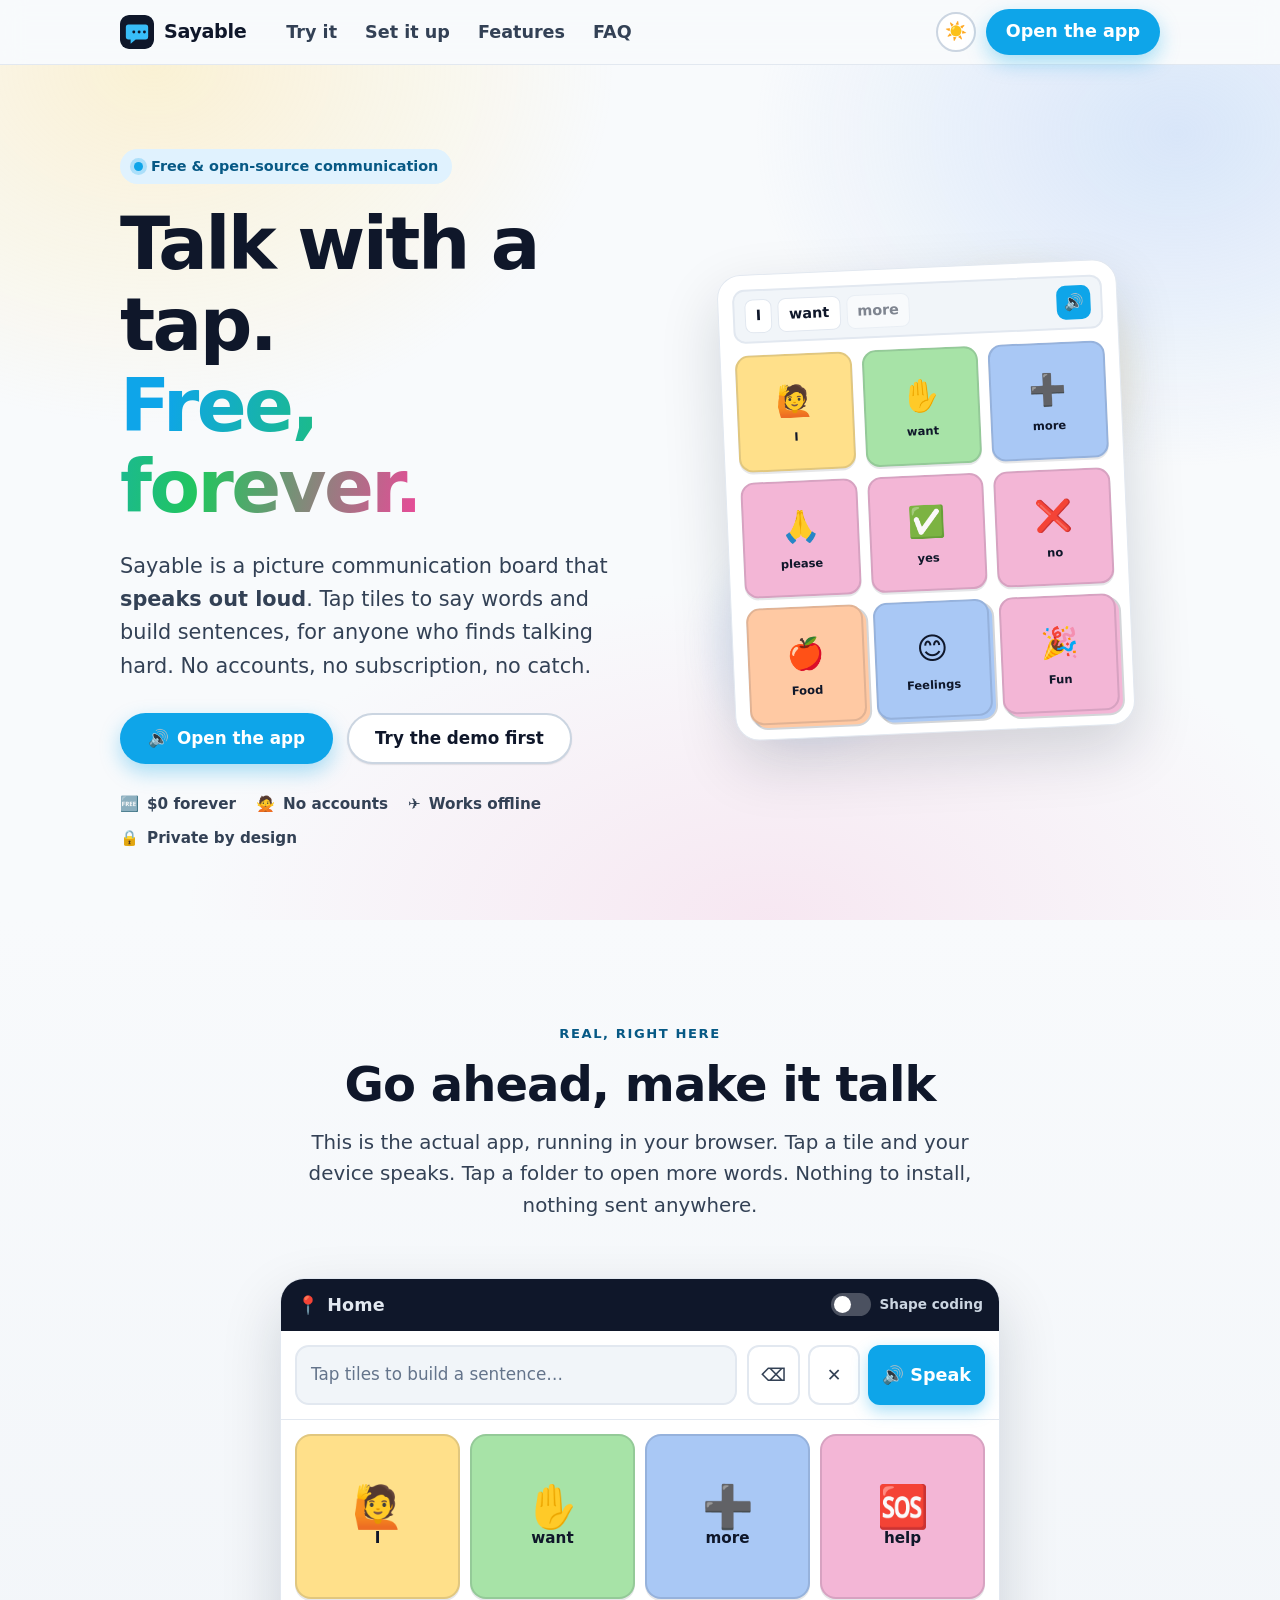
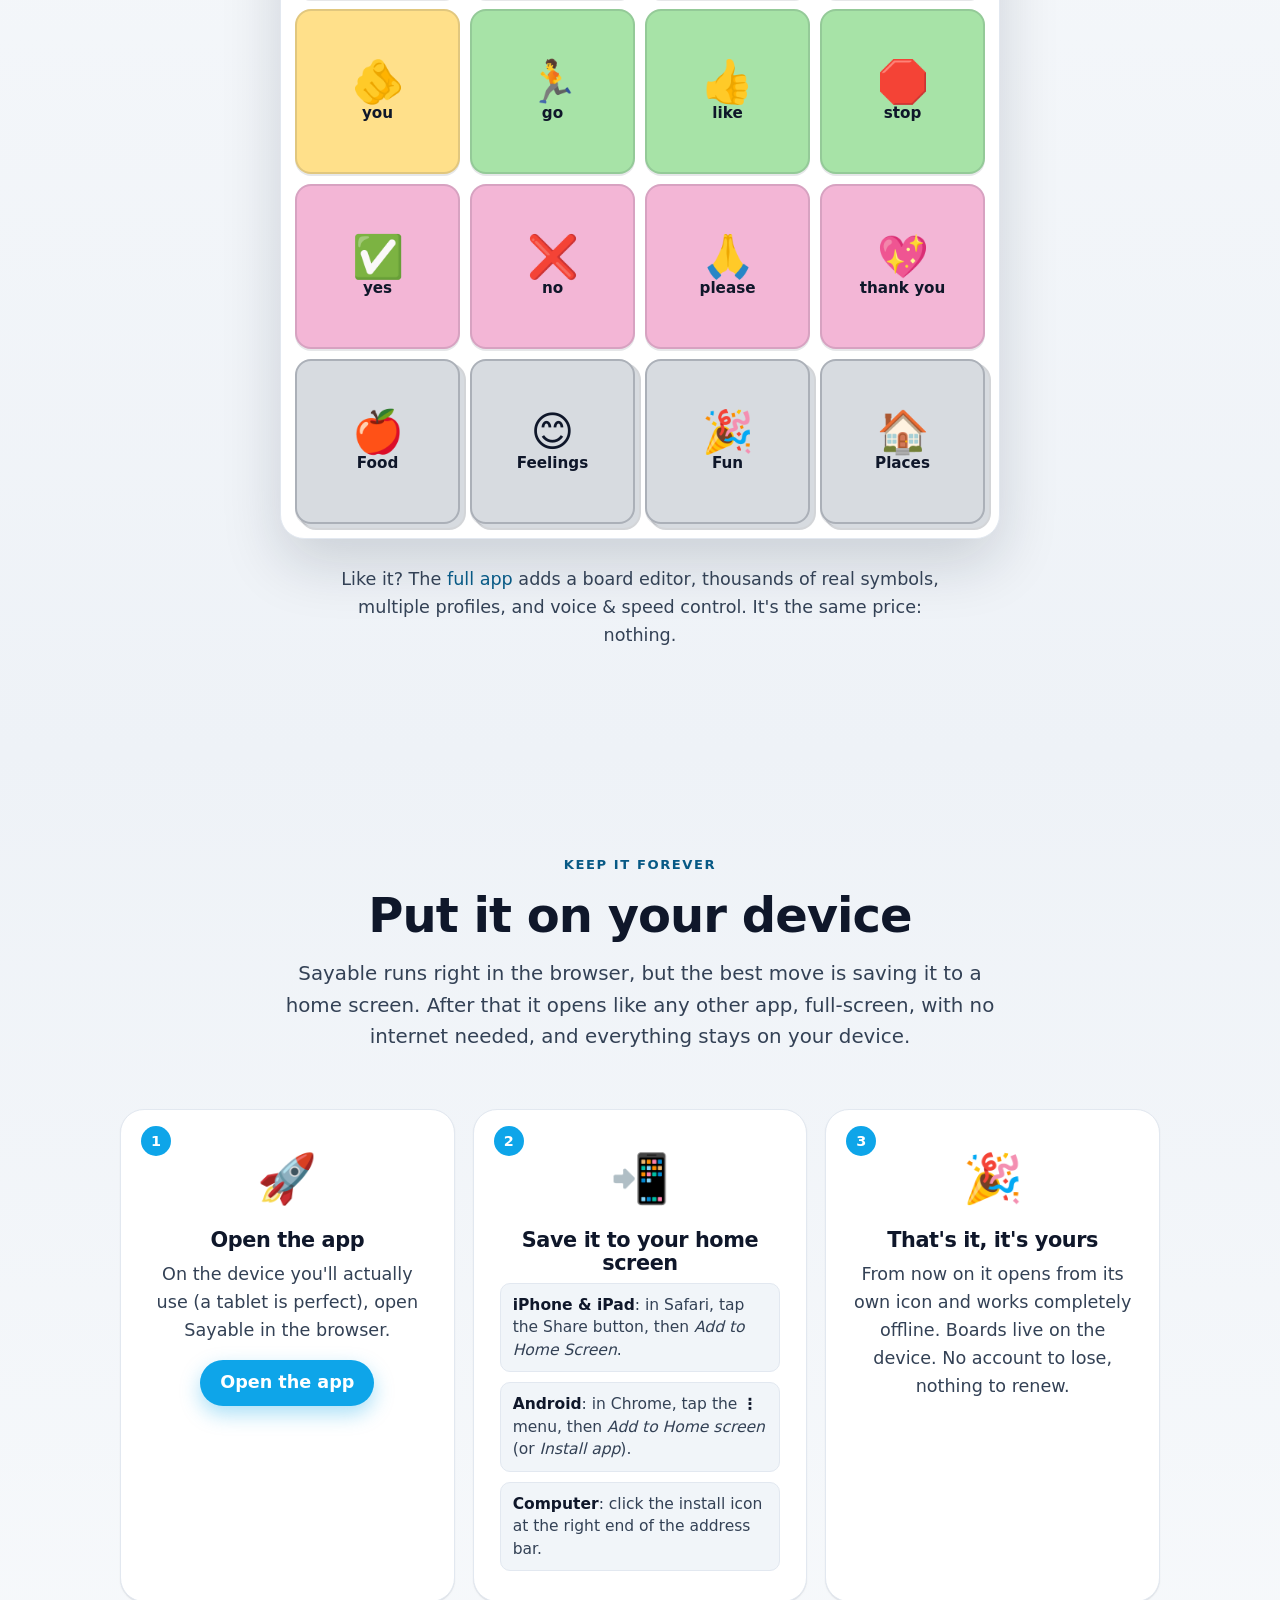
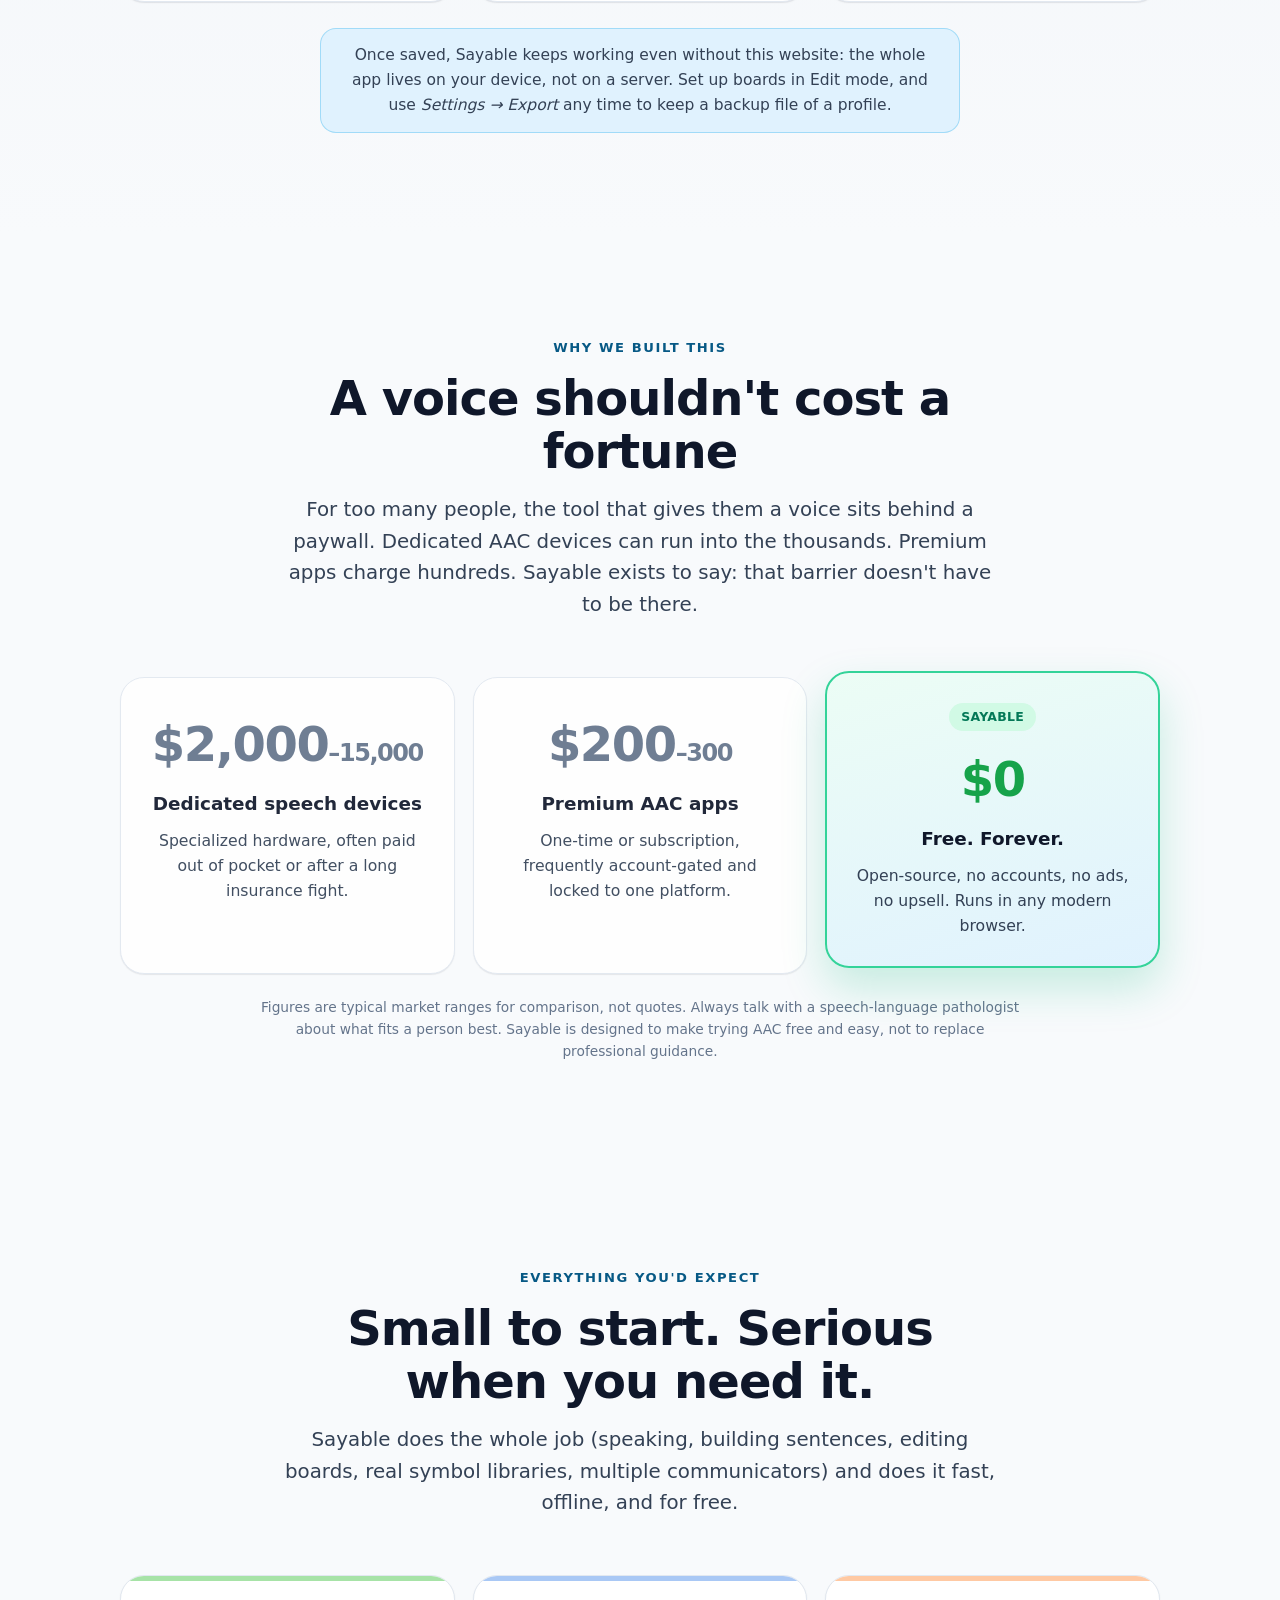
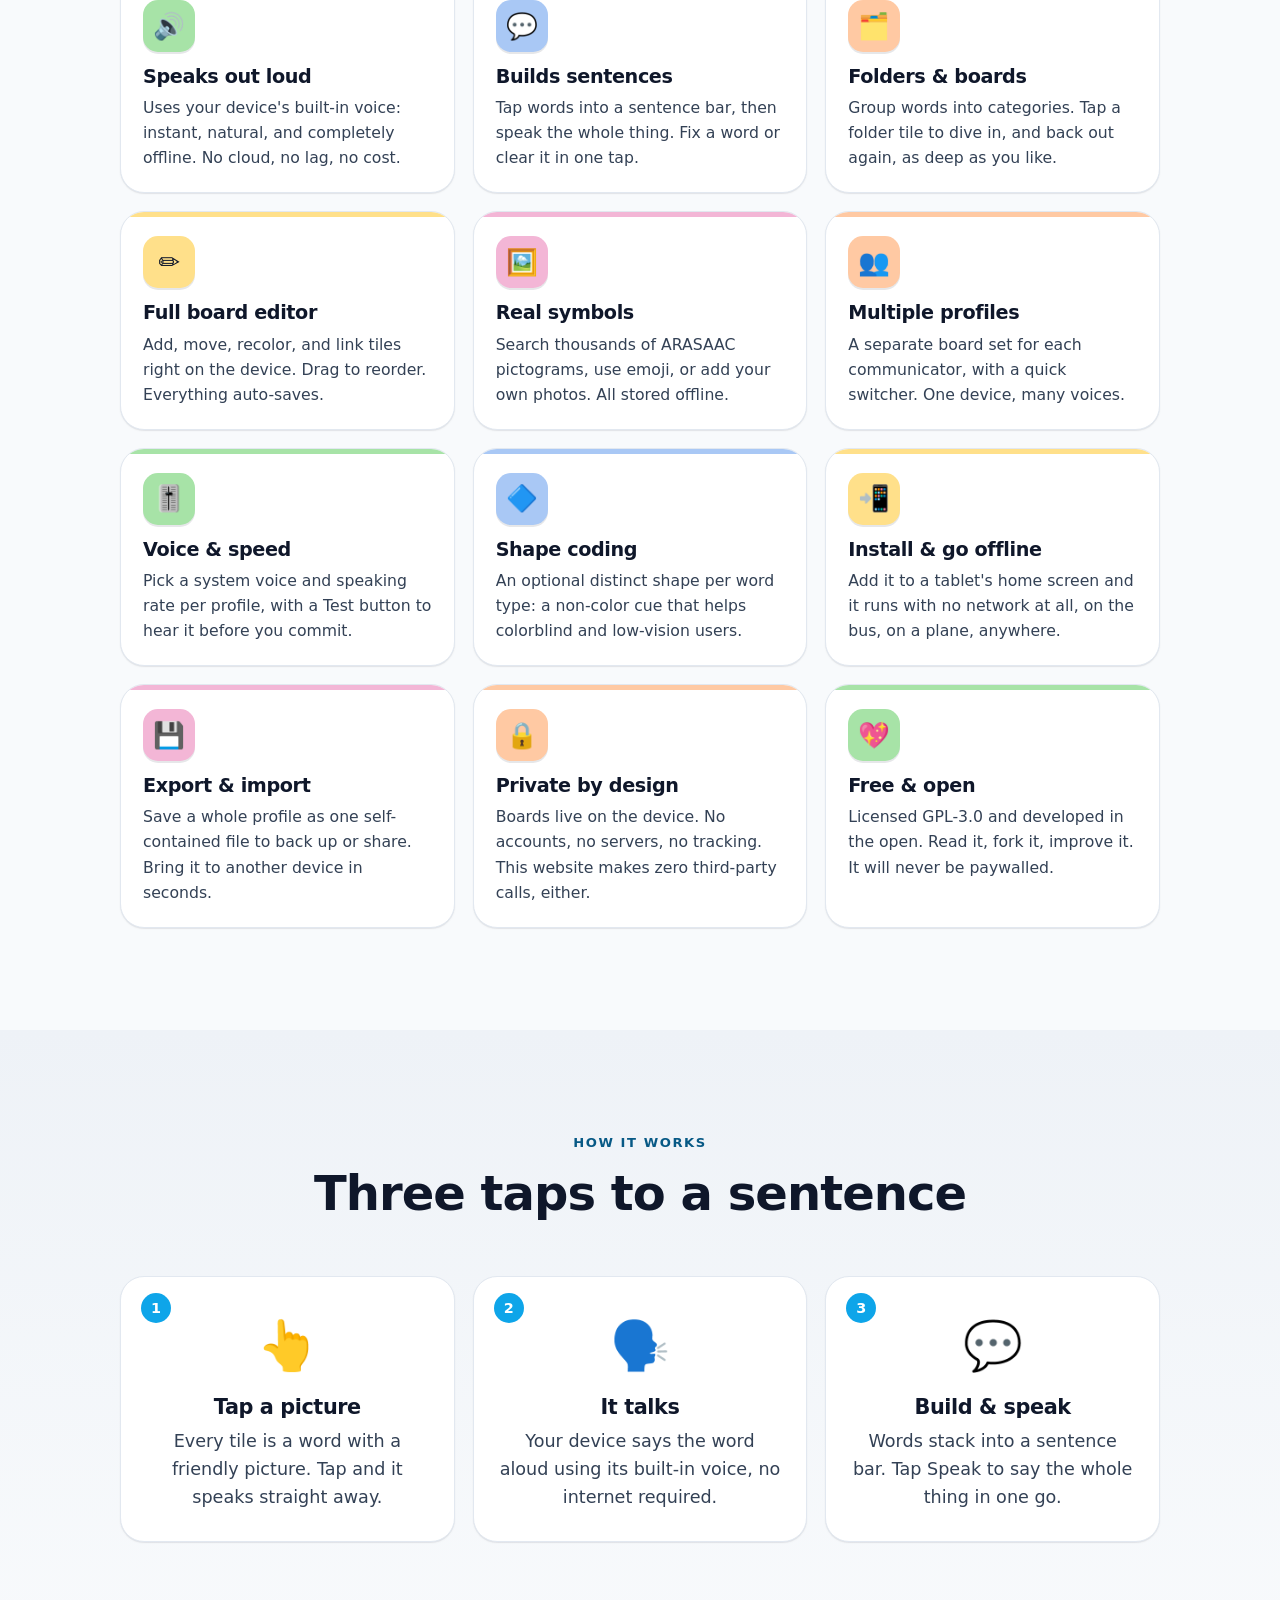
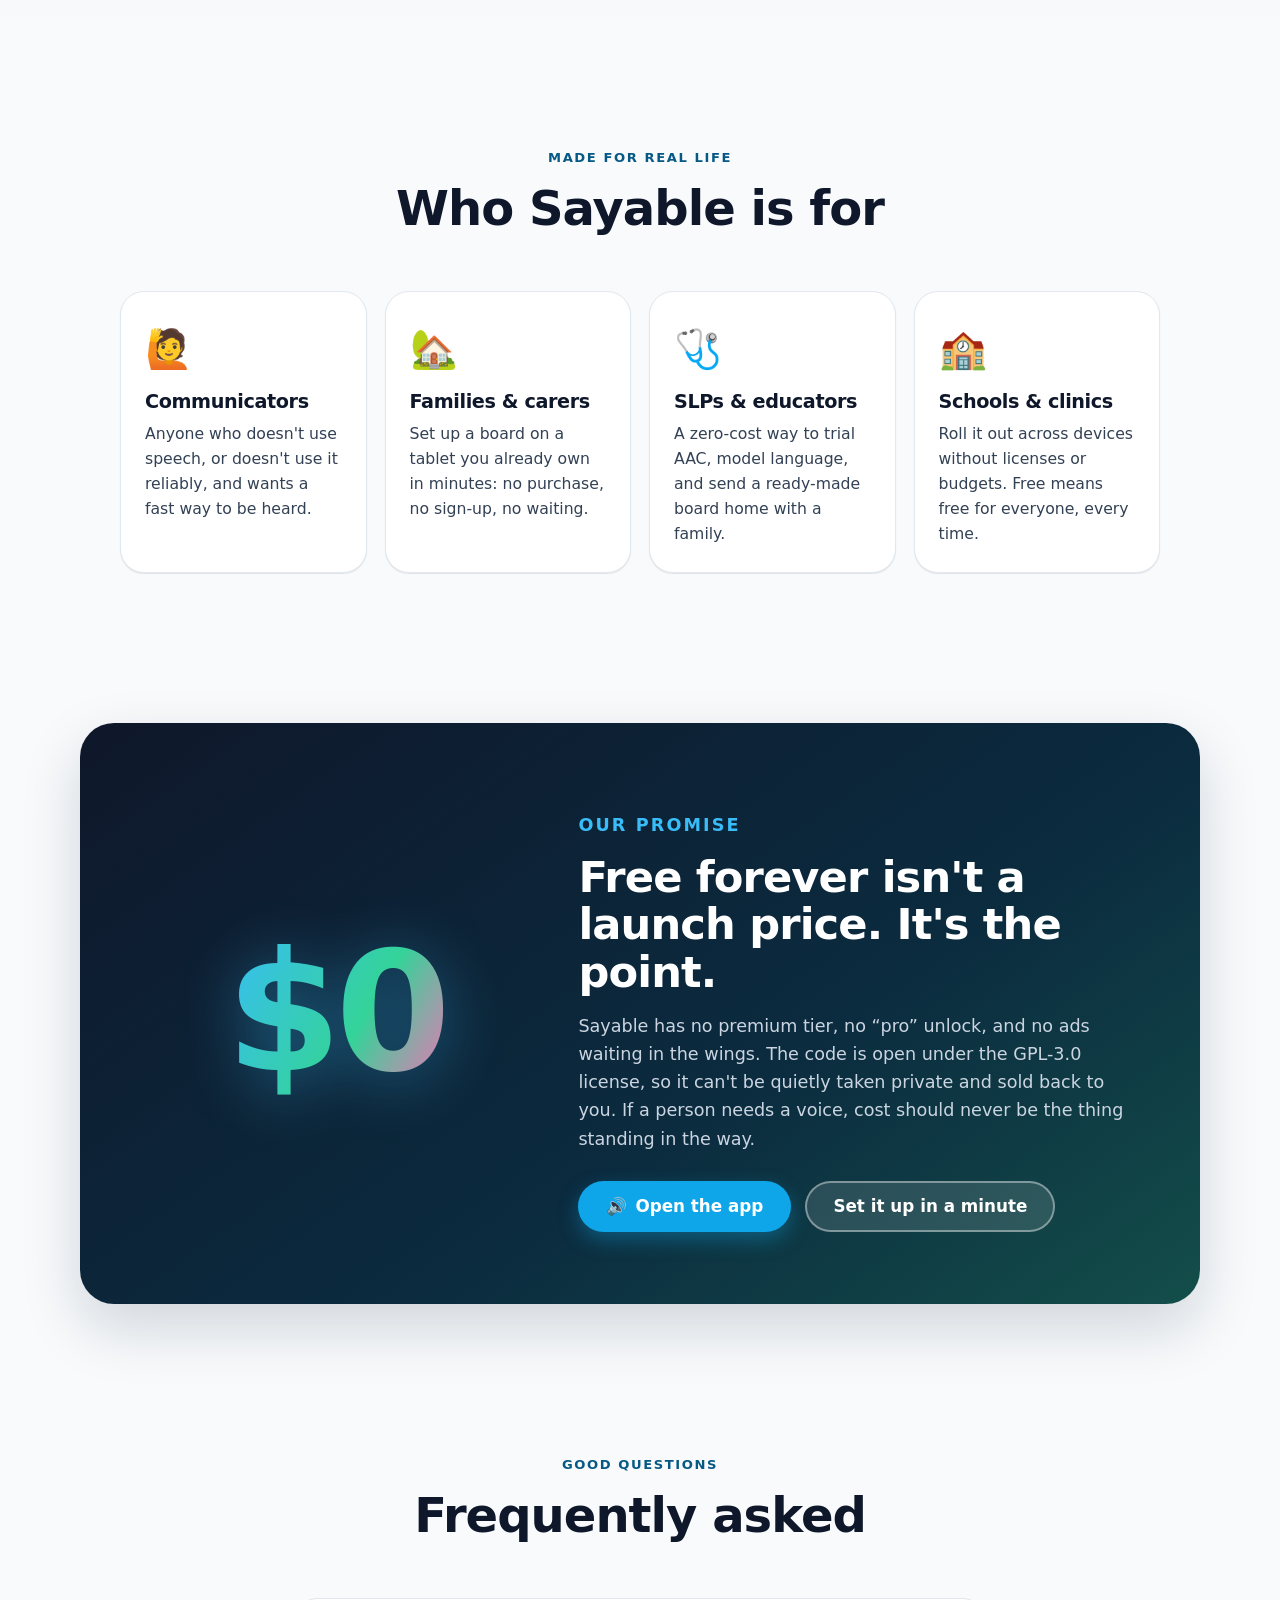
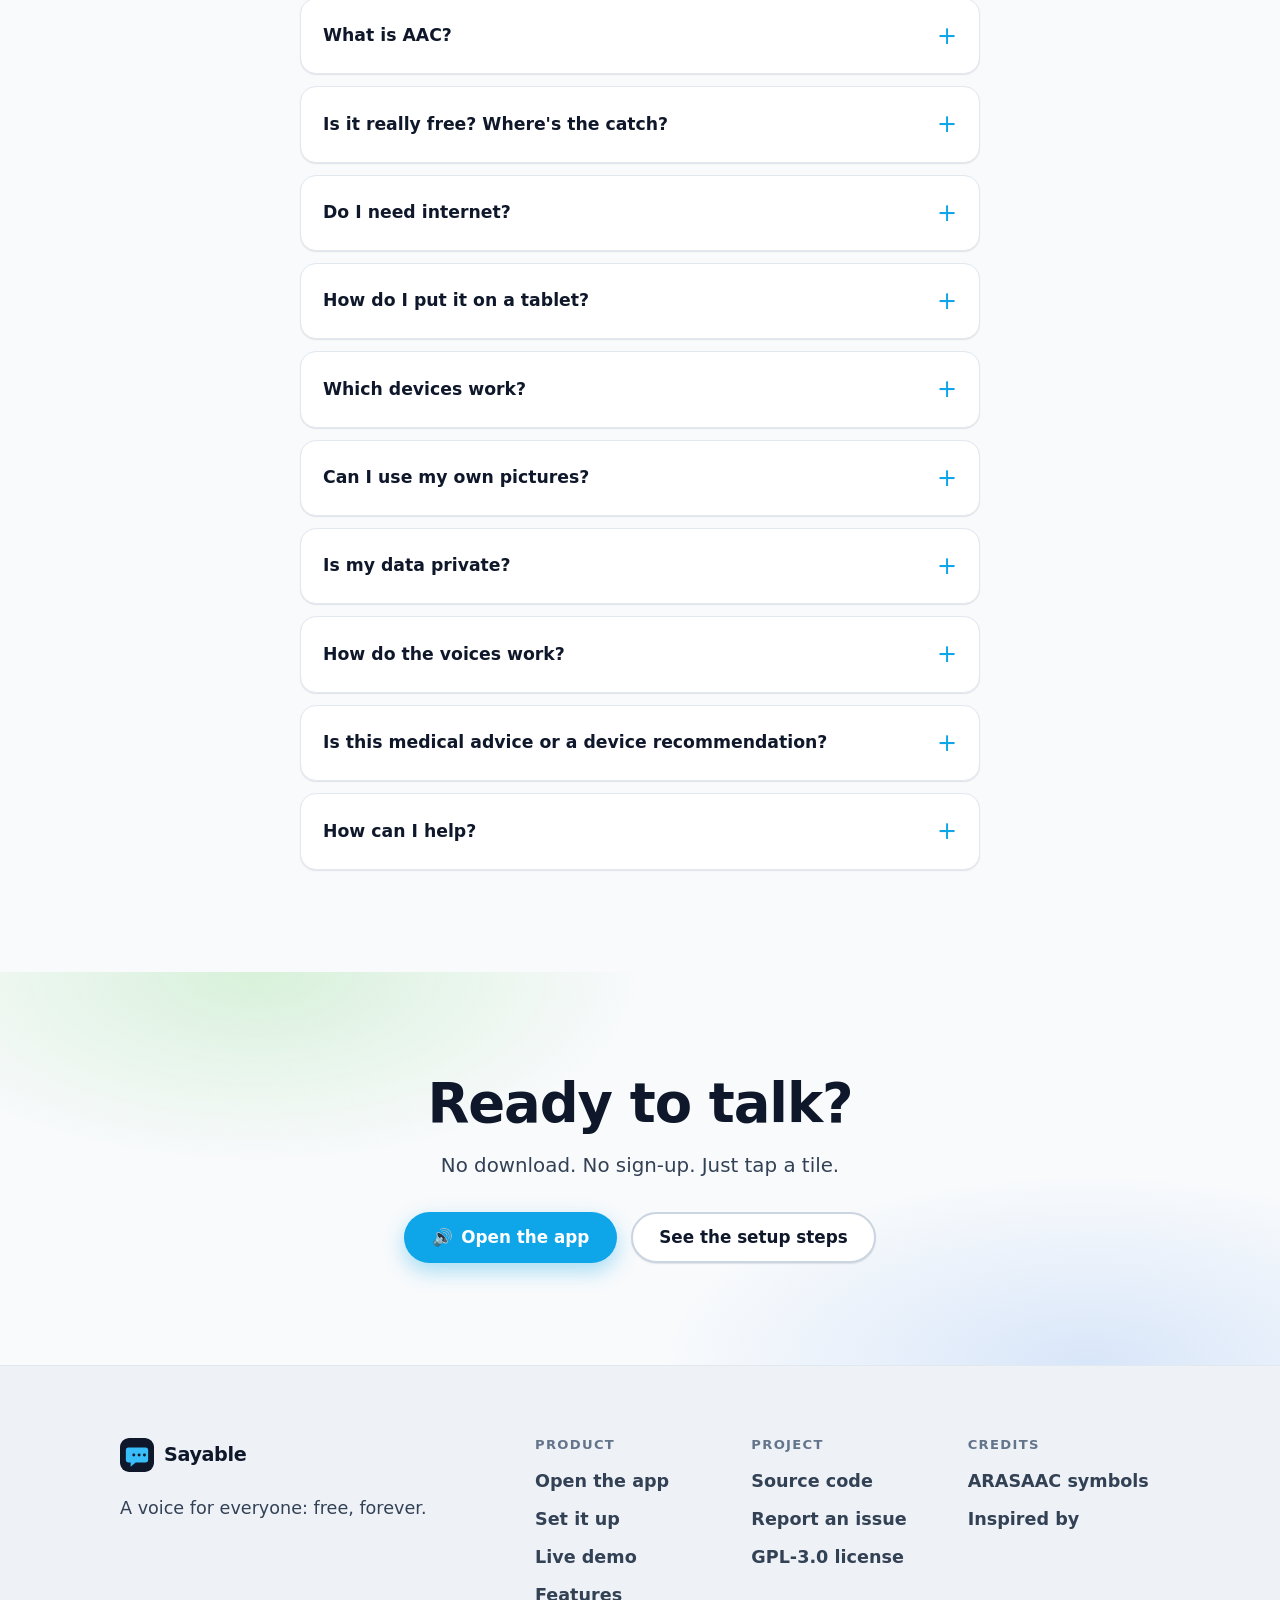
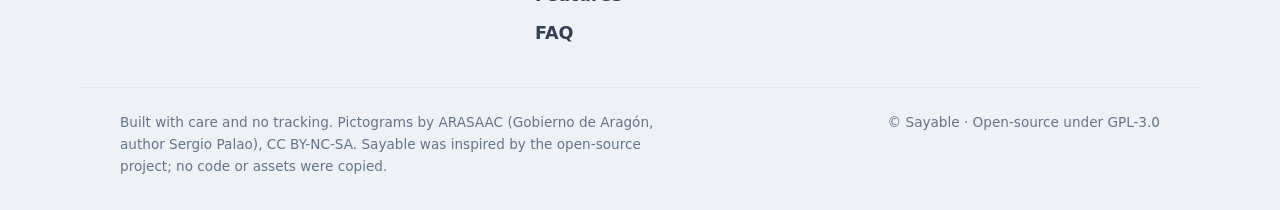
==== index.html @ 3484f489 "Remove em dashes from all site copy Replace every em dash across the marketing copy, comments, and d" ====
<!doctype html>
<html lang="en">
  <head>
    <meta charset="UTF-8" />
    <meta name="viewport" content="width=device-width, initial-scale=1.0, viewport-fit=cover" />

    <title>Sayable: Free, open-source AAC. Talk with a tap.</title>
    <meta
      name="description"
      content="Sayable is a simple, fast communication board for the web. Tap pictures: it speaks and builds sentences. No accounts, no subscription, works offline. Free forever."
    />
    <link rel="canonical" href="https://sayable.systems/" />

    <!-- Icons -->
    <link rel="icon" href="./assets/favicon.svg" type="image/svg+xml" />
    <link rel="apple-touch-icon" href="./assets/apple-touch-icon.png" />
    <link rel="mask-icon" href="./assets/favicon.svg" color="#0ea5e9" />

    <!-- Theme color adapts to light / dark -->
    <meta name="theme-color" content="#f8fafc" media="(prefers-color-scheme: light)" />
    <meta name="theme-color" content="#0f172a" media="(prefers-color-scheme: dark)" />

    <!-- Open Graph / social -->
    <meta property="og:type" content="website" />
    <meta property="og:site_name" content="Sayable" />
    <meta property="og:title" content="Sayable: Free, open-source AAC. Talk with a tap." />
    <meta
      property="og:description"
      content="A communication board that speaks. Tap pictures to talk and build sentences. No accounts, no subscription, works offline. Free, forever."
    />
    <meta property="og:url" content="https://sayable.systems/" />
    <meta property="og:image" content="https://sayable.systems/assets/og.png" />
    <meta property="og:image:width" content="1200" />
    <meta property="og:image:height" content="630" />
    <meta property="og:image:alt" content="Sayable: free, open-source AAC that talks with a tap." />
    <meta name="twitter:card" content="summary_large_image" />
    <meta name="twitter:title" content="Sayable: Free, open-source AAC. Talk with a tap." />
    <meta
      name="twitter:description"
      content="A communication board that speaks. No accounts, no subscription, works offline. Free, forever."
    />
    <meta name="twitter:image" content="https://sayable.systems/assets/og.png" />

    <!-- Apply a saved theme before first paint to avoid a flash -->
    <script>
      (function () {
        try {
          var t = localStorage.getItem("sayable-theme");
          if (t === "dark" || t === "light") document.documentElement.setAttribute("data-theme", t);
        } catch (e) {}
      })();
    </script>

    <link rel="stylesheet" href="./styles.css" />

    <script type="application/ld+json">
      {
        "@context": "https://schema.org",
        "@type": "SoftwareApplication",
        "name": "Sayable",
        "url": "https://sayable.systems/",
        "installUrl": "https://sayable.systems/app/",
        "applicationCategory": "HealthApplication",
        "applicationSubCategory": "AAC / Augmentative and Alternative Communication",
        "operatingSystem": "Web browser (works offline, installable)",
        "description": "A simple, fast, offline-first AAC communication board for the web. Tap pictures: it speaks and builds sentences. No accounts, no server, no subscription.",
        "offers": { "@type": "Offer", "price": "0", "priceCurrency": "USD" },
        "isAccessibleForFree": true,
        "license": "https://www.gnu.org/licenses/gpl-3.0.html"
      }
    </script>
  </head>
  <body>
    <a class="skip-link" href="#main">Skip to content</a>

    <!-- ===================== Header ===================== -->
    <header class="site-header" id="top">
      <div class="wrap header-inner">
        <a class="brand" href="#top" aria-label="Sayable, home">
          <svg class="brand-mark" viewBox="0 0 512 512" aria-hidden="true" focusable="false">
            <rect width="512" height="512" rx="112" fill="#0f172a" />
            <path
              d="M128 144h256a40 40 0 0 1 40 40v144a40 40 0 0 1-40 40H236l-76 64v-64h-32a40 40 0 0 1-40-40V184a40 40 0 0 1 40-40z"
              fill="#38bdf8"
            />
            <circle class="dot dot1" cx="208" cy="256" r="22" fill="#0f172a" />
            <circle class="dot dot2" cx="288" cy="256" r="22" fill="#0f172a" />
            <circle class="dot dot3" cx="368" cy="256" r="22" fill="#0f172a" />
          </svg>
          <span class="brand-word">Sayable</span>
        </a>

        <nav class="site-nav" aria-label="Primary">
          <a href="#demo">Try it</a>
          <a href="#install">Set it up</a>
          <a href="#features">Features</a>
          <a href="#faq">FAQ</a>
        </nav>

        <div class="header-actions">
          <button
            type="button"
            class="theme-toggle"
            id="theme-toggle"
            aria-label="Switch to dark theme"
            title="Toggle light / dark"
          >
            <span class="theme-toggle-icon" aria-hidden="true">☀️</span>
          </button>
          <a class="btn btn-primary" href="./app/">Open the app</a>
        </div>
      </div>
    </header>

    <main id="main">
      <!-- ===================== Hero ===================== -->
      <section class="hero">
        <div class="wrap hero-grid">
          <div class="hero-copy">
            <p class="eyebrow">
              <span class="eyebrow-dot"></span> Free &amp; open-source communication
            </p>
            <h1 class="hero-title">
              Talk with a tap.<br /><span class="grad">Free, forever.</span>
            </h1>
            <p class="hero-sub">
              Sayable is a picture communication board that <strong>speaks out loud</strong>. Tap
              tiles to say words and build sentences, for anyone who finds talking hard. No accounts,
              no subscription, no catch.
            </p>

            <div class="hero-cta">
              <a class="btn btn-primary btn-lg" href="./app/">
                <span aria-hidden="true">🔊</span> Open the app
              </a>
              <a class="btn btn-ghost btn-lg" href="#demo">Try the demo first</a>
            </div>

            <ul class="trust-row" aria-label="What makes Sayable different">
              <li><span aria-hidden="true">🆓</span> $0 forever</li>
              <li><span aria-hidden="true">🙅</span> No accounts</li>
              <li><span aria-hidden="true">✈️</span> Works offline</li>
              <li><span aria-hidden="true">🔒</span> Private by design</li>
            </ul>
          </div>

          <div class="hero-art" aria-hidden="true">
            <div class="blob blob-a"></div>
            <div class="blob blob-b"></div>
            <div class="mini-board" role="presentation">
              <div class="mini-bar"><span class="mini-chip">I</span><span class="mini-chip">want</span><span class="mini-chip more">more</span><span class="mini-speak">🔊</span></div>
              <div class="mini-grid">
                <span class="mini-tile" style="--c: var(--cat-people)">🙋<b>I</b></span>
                <span class="mini-tile" style="--c: var(--cat-action)">✋<b>want</b></span>
                <span class="mini-tile" style="--c: var(--cat-describe)">➕<b>more</b></span>
                <span class="mini-tile" style="--c: var(--cat-social)">🙏<b>please</b></span>
                <span class="mini-tile" style="--c: var(--cat-social)">✅<b>yes</b></span>
                <span class="mini-tile" style="--c: var(--cat-social)">❌<b>no</b></span>
                <span class="mini-tile folder" style="--c: var(--cat-thing)">🍎<b>Food</b></span>
                <span class="mini-tile folder" style="--c: var(--cat-describe)">😊<b>Feelings</b></span>
                <span class="mini-tile folder" style="--c: var(--cat-social)">🎉<b>Fun</b></span>
              </div>
            </div>
          </div>
        </div>
      </section>

      <!-- ===================== Live demo ===================== -->
      <section class="section demo-section" id="demo" aria-labelledby="demo-h">
        <div class="wrap">
          <div class="section-head center">
            <p class="kicker">Real, right here</p>
            <h2 id="demo-h">Go ahead, make it talk</h2>
            <p class="section-lead">
              This is the actual app, running in your browser. Tap a tile and your device speaks.
              Tap a folder to open more words. Nothing to install, nothing sent anywhere.
            </p>
          </div>

          <div class="demo" id="demo-app">
            <div class="demo-toolbar">
              <span class="demo-crumb" id="demo-crumb">Home</span>
              <div class="demo-toggles">
                <label class="mini-switch">
                  <input type="checkbox" id="shapes-toggle" />
                  <span class="mini-switch-track" aria-hidden="true"></span>
                  <span class="mini-switch-label">Shape coding</span>
                </label>
              </div>
            </div>

            <div class="utterance">
              <button
                type="button"
                class="strip"
                id="strip"
                aria-label="Spoken sentence, tap to speak it aloud"
              >
                <span class="placeholder" id="placeholder">Tap tiles to build a sentence…</span>
              </button>
              <div class="bar-actions">
                <button type="button" class="bar-btn" id="btn-back" aria-label="Delete last word">⌫</button>
                <button type="button" class="bar-btn" id="btn-clear" aria-label="Clear the sentence">✕</button>
                <button type="button" class="bar-btn speak" id="btn-speak" aria-label="Speak the sentence">🔊 Speak</button>
              </div>
            </div>

            <div class="board" id="board" aria-label="Communication board"></div>

            <p class="demo-note" id="demo-note" hidden></p>
          </div>
          <p class="demo-foot">
            Like it? The <a href="./app/">full app</a> adds a board editor, thousands of real
            symbols, multiple profiles, and voice &amp; speed control. It's the same price: nothing.
          </p>
        </div>
      </section>

      <!-- ===================== Set it up / keep it ===================== -->
      <section class="section install-section" id="install" aria-labelledby="install-h">
        <div class="wrap">
          <div class="section-head center">
            <p class="kicker">Keep it forever</p>
            <h2 id="install-h">Put it on your device</h2>
            <p class="section-lead">
              Sayable runs right in the browser, but the best move is saving it to a home screen.
              After that it opens like any other app, full-screen, with no internet needed, and
              everything stays on your device.
            </p>
          </div>

          <ol class="steps">
            <li class="step">
              <span class="step-num" aria-hidden="true">1</span>
              <span class="step-emoji" aria-hidden="true">🚀</span>
              <h3>Open the app</h3>
              <p>On the device you'll actually use (a tablet is perfect), open Sayable in the browser.</p>
              <p class="step-cta"><a class="btn btn-primary" href="./app/">Open the app</a></p>
            </li>
            <li class="step">
              <span class="step-num" aria-hidden="true">2</span>
              <span class="step-emoji" aria-hidden="true">📲</span>
              <h3>Save it to your home screen</h3>
              <ul class="device-list">
                <li><b>iPhone &amp; iPad</b>: in Safari, tap the Share button, then <i>Add to Home Screen</i>.</li>
                <li><b>Android</b>: in Chrome, tap the <b>⋮</b> menu, then <i>Add to Home screen</i> (or <i>Install app</i>).</li>
                <li><b>Computer</b>: click the install icon at the right end of the address bar.</li>
              </ul>
            </li>
            <li class="step">
              <span class="step-num" aria-hidden="true">3</span>
              <span class="step-emoji" aria-hidden="true">🎉</span>
              <h3>That's it, it's yours</h3>
              <p>
                From now on it opens from its own icon and works completely offline. Boards live on
                the device. No account to lose, nothing to renew.
              </p>
            </li>
          </ol>

          <p class="install-note">
            Once saved, Sayable keeps working even without this website: the whole app lives on
            your device, not on a server. Set up boards in Edit mode, and use
            <i>Settings → Export</i> any time to keep a backup file of a profile.
          </p>
        </div>
      </section>

      <!-- ===================== Why free ===================== -->
      <section class="section why-section" id="why" aria-labelledby="why-h">
        <div class="wrap">
          <div class="section-head center">
            <p class="kicker">Why we built this</p>
            <h2 id="why-h">A voice shouldn't cost a fortune</h2>
            <p class="section-lead">
              For too many people, the tool that gives them a voice sits behind a paywall. Dedicated
              AAC devices can run into the thousands. Premium apps charge hundreds. Sayable exists to
              say: that barrier doesn't have to be there.
            </p>
          </div>

          <div class="price-compare" role="group" aria-label="Cost comparison">
            <div class="price-card muted">
              <p class="price-tag">$2,000<span>–15,000</span></p>
              <p class="price-label">Dedicated speech devices</p>
              <p class="price-desc">Specialized hardware, often paid out of pocket or after a long insurance fight.</p>
            </div>
            <div class="price-card muted">
              <p class="price-tag">$200<span>–300</span></p>
              <p class="price-label">Premium AAC apps</p>
              <p class="price-desc">One-time or subscription, frequently account-gated and locked to one platform.</p>
            </div>
            <div class="price-card highlight">
              <p class="price-badge">Sayable</p>
              <p class="price-tag free">$0</p>
              <p class="price-label">Free. Forever.</p>
              <p class="price-desc">Open-source, no accounts, no ads, no upsell. Runs in any modern browser.</p>
            </div>
          </div>
          <p class="price-fineprint">
            Figures are typical market ranges for comparison, not quotes. Always talk with a
            speech-language pathologist about what fits a person best. Sayable is designed to make
            trying AAC free and easy, not to replace professional guidance.
          </p>
        </div>
      </section>

      <!-- ===================== Features ===================== -->
      <section class="section features-section" id="features" aria-labelledby="features-h">
        <div class="wrap">
          <div class="section-head center">
            <p class="kicker">Everything you'd expect</p>
            <h2 id="features-h">Small to start. Serious when you need it.</h2>
            <p class="section-lead">
              Sayable does the whole job (speaking, building sentences, editing boards, real symbol
              libraries, multiple communicators) and does it fast, offline, and for free.
            </p>
          </div>

          <ul class="feature-grid">
            <li class="feature-card" style="--c: var(--cat-action)">
              <span class="feature-ico" aria-hidden="true">🔊</span>
              <h3>Speaks out loud</h3>
              <p>Uses your device's built-in voice: instant, natural, and completely offline. No cloud, no lag, no cost.</p>
            </li>
            <li class="feature-card" style="--c: var(--cat-describe)">
              <span class="feature-ico" aria-hidden="true">💬</span>
              <h3>Builds sentences</h3>
              <p>Tap words into a sentence bar, then speak the whole thing. Fix a word or clear it in one tap.</p>
            </li>
            <li class="feature-card" style="--c: var(--cat-thing)">
              <span class="feature-ico" aria-hidden="true">🗂️</span>
              <h3>Folders &amp; boards</h3>
              <p>Group words into categories. Tap a folder tile to dive in, and back out again, as deep as you like.</p>
            </li>
            <li class="feature-card" style="--c: var(--cat-people)">
              <span class="feature-ico" aria-hidden="true">✏️</span>
              <h3>Full board editor</h3>
              <p>Add, move, recolor, and link tiles right on the device. Drag to reorder. Everything auto-saves.</p>
            </li>
            <li class="feature-card" style="--c: var(--cat-social)">
              <span class="feature-ico" aria-hidden="true">🖼️</span>
              <h3>Real symbols</h3>
              <p>Search thousands of ARASAAC pictograms, use emoji, or add your own photos. All stored offline.</p>
            </li>
            <li class="feature-card" style="--c: var(--cat-thing)">
              <span class="feature-ico" aria-hidden="true">👥</span>
              <h3>Multiple profiles</h3>
              <p>A separate board set for each communicator, with a quick switcher. One device, many voices.</p>
            </li>
            <li class="feature-card" style="--c: var(--cat-action)">
              <span class="feature-ico" aria-hidden="true">🎚️</span>
              <h3>Voice &amp; speed</h3>
              <p>Pick a system voice and speaking rate per profile, with a Test button to hear it before you commit.</p>
            </li>
            <li class="feature-card" style="--c: var(--cat-describe)">
              <span class="feature-ico" aria-hidden="true">🔷</span>
              <h3>Shape coding</h3>
              <p>An optional distinct shape per word type: a non-color cue that helps colorblind and low-vision users.</p>
            </li>
            <li class="feature-card" style="--c: var(--cat-people)">
              <span class="feature-ico" aria-hidden="true">📲</span>
              <h3>Install &amp; go offline</h3>
              <p>Add it to a tablet's home screen and it runs with no network at all, on the bus, on a plane, anywhere.</p>
            </li>
            <li class="feature-card" style="--c: var(--cat-social)">
              <span class="feature-ico" aria-hidden="true">💾</span>
              <h3>Export &amp; import</h3>
              <p>Save a whole profile as one self-contained file to back up or share. Bring it to another device in seconds.</p>
            </li>
            <li class="feature-card" style="--c: var(--cat-thing)">
              <span class="feature-ico" aria-hidden="true">🔒</span>
              <h3>Private by design</h3>
              <p>Boards live on the device. No accounts, no servers, no tracking. This website makes zero third-party calls, either.</p>
            </li>
            <li class="feature-card" style="--c: var(--cat-action)">
              <span class="feature-ico" aria-hidden="true">💖</span>
              <h3>Free &amp; open</h3>
              <p>Licensed GPL-3.0 and developed in the open. Read it, fork it, improve it. It will never be paywalled.</p>
            </li>
          </ul>
        </div>
      </section>

      <!-- ===================== How it works ===================== -->
      <section class="section how-section" id="how" aria-labelledby="how-h">
        <div class="wrap">
          <div class="section-head center">
            <p class="kicker">How it works</p>
            <h2 id="how-h">Three taps to a sentence</h2>
          </div>
          <ol class="steps">
            <li class="step">
              <span class="step-num" aria-hidden="true">1</span>
              <span class="step-emoji" aria-hidden="true">👆</span>
              <h3>Tap a picture</h3>
              <p>Every tile is a word with a friendly picture. Tap and it speaks straight away.</p>
            </li>
            <li class="step">
              <span class="step-num" aria-hidden="true">2</span>
              <span class="step-emoji" aria-hidden="true">🗣️</span>
              <h3>It talks</h3>
              <p>Your device says the word aloud using its built-in voice, no internet required.</p>
            </li>
            <li class="step">
              <span class="step-num" aria-hidden="true">3</span>
              <span class="step-emoji" aria-hidden="true">💬</span>
              <h3>Build &amp; speak</h3>
              <p>Words stack into a sentence bar. Tap Speak to say the whole thing in one go.</p>
            </li>
          </ol>
        </div>
      </section>

      <!-- ===================== Who it's for ===================== -->
      <section class="section who-section" aria-labelledby="who-h">
        <div class="wrap">
          <div class="section-head center">
            <p class="kicker">Made for real life</p>
            <h2 id="who-h">Who Sayable is for</h2>
          </div>
          <div class="who-grid">
            <div class="who-card">
              <span class="who-ico" aria-hidden="true">🙋</span>
              <h3>Communicators</h3>
              <p>Anyone who doesn't use speech, or doesn't use it reliably, and wants a fast way to be heard.</p>
            </div>
            <div class="who-card">
              <span class="who-ico" aria-hidden="true">🏡</span>
              <h3>Families &amp; carers</h3>
              <p>Set up a board on a tablet you already own in minutes: no purchase, no sign-up, no waiting.</p>
            </div>
            <div class="who-card">
              <span class="who-ico" aria-hidden="true">🩺</span>
              <h3>SLPs &amp; educators</h3>
              <p>A zero-cost way to trial AAC, model language, and send a ready-made board home with a family.</p>
            </div>
            <div class="who-card">
              <span class="who-ico" aria-hidden="true">🏫</span>
              <h3>Schools &amp; clinics</h3>
              <p>Roll it out across devices without licenses or budgets. Free means free for everyone, every time.</p>
            </div>
          </div>
        </div>
      </section>

      <!-- ===================== Free forever pledge ===================== -->
      <section class="section pledge-section" id="free" aria-labelledby="free-h">
        <div class="wrap pledge">
          <div class="pledge-mark" aria-hidden="true">
            <span class="pledge-zero">$0</span>
          </div>
          <div class="pledge-copy">
            <p class="kicker light">Our promise</p>
            <h2 id="free-h">Free forever isn't a launch price. It's the point.</h2>
            <p>
              Sayable has no premium tier, no “pro” unlock, and no ads waiting in the wings. The code
              is open under the GPL-3.0 license, so it can't be quietly taken private and sold back to
              you. If a person needs a voice, cost should never be the thing standing in the way.
            </p>
            <div class="pledge-cta">
              <a class="btn btn-primary btn-lg" href="./app/"><span aria-hidden="true">🔊</span> Open the app</a>
              <a class="btn btn-ghost-light btn-lg" href="#install">Set it up in a minute</a>
            </div>
          </div>
        </div>
      </section>

      <!-- ===================== FAQ ===================== -->
      <section class="section faq-section" id="faq" aria-labelledby="faq-h">
        <div class="wrap narrow">
          <div class="section-head center">
            <p class="kicker">Good questions</p>
            <h2 id="faq-h">Frequently asked</h2>
          </div>

          <div class="faq-list">
            <details class="faq-item">
              <summary>What is AAC?</summary>
              <p>
                AAC stands for <em>Augmentative and Alternative Communication</em>: tools that help
                people who don't speak, or don't speak reliably, to communicate. A picture board that
                talks, like Sayable, is one common kind.
              </p>
            </details>
            <details class="faq-item">
              <summary>Is it really free? Where's the catch?</summary>
              <p>
                Really free. There's no account to create, nothing to buy, no ads, and no “upgrade”
                screen. Sayable is open-source software licensed under GPL-3.0, built to stay free.
              </p>
            </details>
            <details class="faq-item">
              <summary>Do I need internet?</summary>
              <p>
                Only for the first load. <a href="#install">Save Sayable to your home screen</a> and
                it runs completely offline afterward: the speech comes from your device, and your
                boards are stored on it. Perfect for cars, planes, and spotty Wi-Fi.
              </p>
            </details>
            <details class="faq-item">
              <summary>How do I put it on a tablet?</summary>
              <p>
                Open <a href="./app/">the app</a> in the tablet's browser, then add it to the home
                screen. The <a href="#install">setup steps</a> walk through it for iPad, Android,
                and computers. It takes about a minute, and afterward Sayable opens from its own
                icon like any other app.
              </p>
            </details>
            <details class="faq-item">
              <summary>Which devices work?</summary>
              <p>
                Any device with a modern browser: iPad, Android tablet, Chromebook, phone, laptop.
                Tablets are the most popular because the tiles are big and tappable, but there's no
                special hardware to buy.
              </p>
            </details>
            <details class="faq-item">
              <summary>Can I use my own pictures?</summary>
              <p>
                Yes. Tiles can use emoji, searchable ARASAAC pictograms, or your own uploaded photos.
                Everything is stored right on the device so it keeps working offline.
              </p>
            </details>
            <details class="faq-item">
              <summary>Is my data private?</summary>
              <p>
                Completely. There's no server and no account, so boards never leave the device unless
                you choose to export a file. This website has no analytics or third-party trackers,
                either.
              </p>
            </details>
            <details class="faq-item">
              <summary>How do the voices work?</summary>
              <p>
                Sayable uses the voices already built into your device through the browser's Web
                Speech API. You can pick a voice and speaking speed per profile. Available voices vary
                by device and operating system.
              </p>
            </details>
            <details class="faq-item">
              <summary>Is this medical advice or a device recommendation?</summary>
              <p>
                No. Sayable is a free tool to make trying AAC easy. For choosing the right long-term
                system, please work with a speech-language pathologist. Sayable is a great, no-cost
                way to explore alongside them.
              </p>
            </details>
            <details class="faq-item">
              <summary>How can I help?</summary>
              <p>
                Use it, share it with a family or clinic who could use it, and, if you write code,
                the project is open on
                <a href="https://github.com/Fishy49/sayable-systems">GitHub</a>. Bug reports and ideas
                are welcome.
              </p>
            </details>
          </div>
        </div>
      </section>

      <!-- ===================== Final CTA ===================== -->
      <section class="section final-cta" aria-labelledby="final-h">
        <div class="wrap center">
          <h2 id="final-h">Ready to talk?</h2>
          <p class="section-lead">No download. No sign-up. Just tap a tile.</p>
          <div class="hero-cta center">
            <a class="btn btn-primary btn-lg" href="./app/"><span aria-hidden="true">🔊</span> Open the app</a>
            <a class="btn btn-ghost btn-lg" href="#install">See the setup steps</a>
          </div>
        </div>
      </section>
    </main>

    <!-- ===================== Footer ===================== -->
    <footer class="site-footer">
      <div class="wrap footer-inner">
        <div class="footer-brand">
          <a class="brand" href="#top" aria-label="Sayable, home">
            <svg class="brand-mark" viewBox="0 0 512 512" aria-hidden="true" focusable="false">
              <rect width="512" height="512" rx="112" fill="#0f172a" />
              <path
                d="M128 144h256a40 40 0 0 1 40 40v144a40 40 0 0 1-40 40H236l-76 64v-64h-32a40 40 0 0 1-40-40V184a40 40 0 0 1 40-40z"
                fill="#38bdf8"
              />
              <circle cx="208" cy="256" r="22" fill="#0f172a" />
              <circle cx="288" cy="256" r="22" fill="#0f172a" />
              <circle cx="368" cy="256" r="22" fill="#0f172a" />
            </svg>
            <span class="brand-word">Sayable</span>
          </a>
          <p class="footer-tag">A voice for everyone: free, forever.</p>
        </div>

        <nav class="footer-links" aria-label="Footer">
          <div class="footer-col">
            <h3>Product</h3>
            <a href="./app/">Open the app</a>
            <a href="#install">Set it up</a>
            <a href="#demo">Live demo</a>
            <a href="#features">Features</a>
            <a href="#faq">FAQ</a>
          </div>
          <div class="footer-col">
            <h3>Project</h3>
            <a href="https://github.com/Fishy49/sayable-systems">Source code</a>
            <a href="https://github.com/Fishy49/sayable-systems/issues">Report an issue</a>
            <a href="https://www.gnu.org/licenses/gpl-3.0.html">GPL-3.0 license</a>
          </div>
          <div class="footer-col">
            <h3>Credits</h3>
            <a href="https://arasaac.org">ARASAAC symbols</a>
            <a href="">Inspired by </a>
          </div>
        </nav>
      </div>

      <div class="wrap footer-fine">
        <p>
          Built with care and no tracking. Pictograms by ARASAAC (Gobierno de Aragón, author Sergio
          Palao), CC BY-NC-SA. Sayable was inspired by the open-source  project; no 
          code or assets were copied.
        </p>
        <p>© Sayable · Open-source under GPL-3.0</p>
      </div>
    </footer>

    <script src="./app.js" defer></script>
  </body>
</html>
---- styles.css ----
/* =========================================================================
   Sayable marketing site styles
   Zero dependencies, zero third-party requests. Light + dark. A11y-first.
   ========================================================================= */

:root {
  /* Brand ink + surfaces (light) */
  --ink: #0f172a;
  --ink-2: #334155;
  --ink-3: #64748b;
  --surface: #f8fafc;
  --surface-2: #eef2f7;
  --panel: #ffffff;
  --panel-2: #f1f5f9;
  --line: #e2e8f0;
  --line-strong: #cbd5e1;

  /* Accent */
  --accent: #0ea5e9;
  --accent-2: #38bdf8;
  --accent-ink: #075985;
  --accent-wash: #e0f2fe;

  /* Vocabulary palette (from the app): the site's "joy" colors */
  --cat-people: #ffe08a; /* yellow  · circle   */
  --cat-action: #a7e3a7; /* green   · triangle */
  --cat-describe: #a9c8f5; /* blue  · diamond  */
  --cat-thing: #ffc9a3; /* orange  · square   */
  --cat-social: #f3b6d6; /* pink    · heart    */
  --cat-folder: #d7dbe0; /* grey    · folder   */

  /* Shape geometry */
  --radius-sm: 10px;
  --radius: 16px;
  --radius-lg: 24px;
  --radius-xl: 34px;

  --shadow-sm: 0 1px 2px rgba(15, 23, 42, 0.06), 0 1px 0 rgba(15, 23, 42, 0.04);
  --shadow: 0 6px 20px rgba(15, 23, 42, 0.08);
  --shadow-lg: 0 24px 60px rgba(15, 23, 42, 0.16);
  --shadow-tile: 0 2px 0 rgba(15, 23, 42, 0.1);

  --maxw: 1120px;

  --font: ui-rounded, "SF Pro Rounded", "Segoe UI", system-ui, -apple-system, Roboto,
    Helvetica, Arial, sans-serif;

  color-scheme: light;
}

/* Dark theme, via OS preference (unless user forced light) or explicit toggle */
@media (prefers-color-scheme: dark) {
  :root:not([data-theme="light"]) {
    --ink: #e8eef7;
    --ink-2: #b7c2d3;
    --ink-3: #8595ab;
    --surface: #0b1120;
    --surface-2: #0f172a;
    --panel: #172033;
    --panel-2: #1e293b;
    --line: #2a3650;
    --line-strong: #3a4a68;
    --accent-wash: #0b2b3f;
    --shadow-sm: 0 1px 2px rgba(0, 0, 0, 0.3);
    --shadow: 0 10px 26px rgba(0, 0, 0, 0.4);
    --shadow-lg: 0 28px 70px rgba(0, 0, 0, 0.55);
    --shadow-tile: 0 2px 0 rgba(0, 0, 0, 0.4);
    color-scheme: dark;
  }
}

:root[data-theme="dark"] {
  --ink: #e8eef7;
  --ink-2: #b7c2d3;
  --ink-3: #8595ab;
  --surface: #0b1120;
  --surface-2: #0f172a;
  --panel: #172033;
  --panel-2: #1e293b;
  --line: #2a3650;
  --line-strong: #3a4a68;
  --accent-wash: #0b2b3f;
  --accent-ink: #7dd3fc; /* brighten accent text for contrast on dark */
  --shadow-sm: 0 1px 2px rgba(0, 0, 0, 0.3);
  --shadow: 0 10px 26px rgba(0, 0, 0, 0.4);
  --shadow-lg: 0 28px 70px rgba(0, 0, 0, 0.55);
  --shadow-tile: 0 2px 0 rgba(0, 0, 0, 0.4);
  color-scheme: dark;
}

/* ---------- reset-ish ---------- */
*,
*::before,
*::after {
  box-sizing: border-box;
}

html {
  scroll-behavior: smooth;
  scroll-padding-top: 84px;
  -webkit-text-size-adjust: 100%;
  text-size-adjust: 100%;
}

body {
  margin: 0;
  font-family: var(--font);
  background: var(--surface);
  color: var(--ink);
  line-height: 1.6;
  font-size: clamp(1rem, 0.96rem + 0.2vw, 1.1rem);
  -webkit-font-smoothing: antialiased;
  text-rendering: optimizeLegibility;
  overflow-x: hidden;
}

img {
  max-width: 100%;
  display: block;
}

h1,
h2,
h3 {
  line-height: 1.1;
  letter-spacing: -0.02em;
  margin: 0;
  font-weight: 800;
}

p {
  margin: 0;
}

a {
  color: var(--accent-ink);
  text-decoration: none;
}
a:hover {
  text-decoration: underline;
}

:focus-visible {
  outline: 3px solid var(--accent);
  outline-offset: 2px;
  border-radius: 6px;
}

.wrap {
  width: 100%;
  max-width: var(--maxw);
  margin-inline: auto;
  padding-inline: clamp(18px, 5vw, 40px);
}
.wrap.narrow {
  max-width: 760px;
}
.center {
  text-align: center;
}

.skip-link {
  position: absolute;
  left: 12px;
  top: -60px;
  z-index: 200;
  background: var(--accent);
  color: #fff;
  padding: 10px 16px;
  border-radius: 10px;
  font-weight: 700;
  transition: top 0.15s ease;
}
.skip-link:focus {
  top: 12px;
  text-decoration: none;
}

/* =========================================================================
   Buttons
   ========================================================================= */
.btn {
  --btn-bg: var(--panel);
  --btn-fg: var(--ink);
  display: inline-flex;
  align-items: center;
  justify-content: center;
  gap: 8px;
  font: inherit;
  font-weight: 700;
  line-height: 1;
  padding: 12px 18px;
  border-radius: 999px;
  border: 2px solid transparent;
  background: var(--btn-bg);
  color: var(--btn-fg);
  cursor: pointer;
  text-decoration: none;
  transition: transform 0.08s ease, box-shadow 0.15s ease, background 0.15s ease,
    border-color 0.15s ease;
  white-space: nowrap;
}
.btn:hover {
  text-decoration: none;
}
.btn:active {
  transform: translateY(1px);
}
.btn-lg {
  padding: 15px 26px;
  font-size: 1.05rem;
}

.btn-primary {
  --btn-bg: var(--accent);
  --btn-fg: #fff;
  box-shadow: 0 8px 20px rgba(14, 165, 233, 0.35);
}
.btn-primary:hover {
  --btn-bg: #0284c7;
  box-shadow: 0 10px 26px rgba(14, 165, 233, 0.45);
}

.btn-ghost {
  --btn-fg: var(--ink);
  background: var(--panel);
  border-color: var(--line-strong);
  box-shadow: var(--shadow-sm);
}
.btn-ghost:hover {
  border-color: var(--accent);
  color: var(--accent-ink);
}

.btn-ghost-light {
  background: rgba(255, 255, 255, 0.12);
  color: #fff;
  border-color: rgba(255, 255, 255, 0.4);
}
.btn-ghost-light:hover {
  background: rgba(255, 255, 255, 0.22);
}

/* =========================================================================
   Header
   ========================================================================= */
.site-header {
  position: sticky;
  top: 0;
  z-index: 100;
  background: color-mix(in srgb, var(--surface) 82%, transparent);
  backdrop-filter: saturate(180%) blur(12px);
  -webkit-backdrop-filter: saturate(180%) blur(12px);
  border-bottom: 1px solid var(--line);
}
.header-inner {
  display: flex;
  align-items: center;
  gap: 16px;
  height: 64px;
}
.brand {
  display: inline-flex;
  align-items: center;
  gap: 10px;
  font-weight: 800;
  font-size: 1.2rem;
  color: var(--ink);
  letter-spacing: -0.02em;
}
.brand:hover {
  text-decoration: none;
}
.brand-mark {
  width: 34px;
  height: 34px;
  border-radius: 9px;
  flex: 0 0 auto;
}
.brand-word {
  color: var(--ink);
}

.site-nav {
  margin-left: 12px;
  display: flex;
  gap: 4px;
}
.site-nav a {
  color: var(--ink-2);
  font-weight: 600;
  padding: 8px 12px;
  border-radius: 999px;
  transition: background 0.15s ease, color 0.15s ease;
}
.site-nav a:hover {
  background: var(--panel-2);
  color: var(--ink);
  text-decoration: none;
}

.header-actions {
  margin-left: auto;
  display: flex;
  align-items: center;
  gap: 10px;
}
.theme-toggle {
  width: 40px;
  height: 40px;
  border-radius: 999px;
  border: 2px solid var(--line-strong);
  background: var(--panel);
  cursor: pointer;
  font-size: 1.1rem;
  line-height: 1;
  display: inline-flex;
  align-items: center;
  justify-content: center;
  transition: border-color 0.15s ease, transform 0.15s ease;
}
.theme-toggle:hover {
  border-color: var(--accent);
}

/* =========================================================================
   Hero
   ========================================================================= */
.hero {
  position: relative;
  padding-top: clamp(40px, 7vw, 84px);
  padding-bottom: clamp(30px, 6vw, 70px);
  background:
    radial-gradient(60% 70% at 12% 0%, rgba(255, 224, 138, 0.35), transparent 60%),
    radial-gradient(55% 65% at 92% 8%, rgba(169, 200, 245, 0.4), transparent 60%),
    radial-gradient(70% 60% at 60% 100%, rgba(243, 182, 214, 0.28), transparent 65%);
}
.hero-grid {
  display: grid;
  grid-template-columns: 1.05fr 0.95fr;
  gap: clamp(24px, 5vw, 56px);
  align-items: center;
}
.hero-copy {
  max-width: 620px;
}

.eyebrow {
  display: inline-flex;
  align-items: center;
  gap: 8px;
  font-weight: 700;
  font-size: 0.9rem;
  color: var(--accent-ink);
  background: var(--accent-wash);
  padding: 6px 14px;
  border-radius: 999px;
  margin-bottom: 20px;
}
.eyebrow-dot {
  width: 9px;
  height: 9px;
  border-radius: 50%;
  background: var(--accent);
  box-shadow: 0 0 0 4px color-mix(in srgb, var(--accent) 25%, transparent);
}

.hero-title {
  font-size: clamp(2.6rem, 1.6rem + 4.4vw, 4.6rem);
  font-weight: 900;
  letter-spacing: -0.035em;
}
.grad {
  background: linear-gradient(100deg, var(--accent) 10%, #22c55e 55%, #ec4899 100%);
  -webkit-background-clip: text;
  background-clip: text;
  color: transparent;
}
.hero-sub {
  margin-top: 22px;
  font-size: clamp(1.08rem, 1rem + 0.4vw, 1.3rem);
  color: var(--ink-2);
  max-width: 34em;
}

.hero-cta {
  margin-top: 30px;
  display: flex;
  flex-wrap: wrap;
  gap: 14px;
}
.hero-cta.center {
  justify-content: center;
}

.trust-row {
  list-style: none;
  margin: 28px 0 0;
  padding: 0;
  display: flex;
  flex-wrap: wrap;
  gap: 10px 20px;
}
.trust-row li {
  display: inline-flex;
  align-items: center;
  gap: 8px;
  font-weight: 700;
  font-size: 0.95rem;
  color: var(--ink-2);
}

/* Hero art: a floating mini board */
.hero-art {
  position: relative;
  display: flex;
  justify-content: center;
  align-items: center;
  min-height: 320px;
}
.blob {
  position: absolute;
  border-radius: 50%;
  filter: blur(10px);
  opacity: 0.55;
  z-index: 0;
}
.blob-a {
  width: 260px;
  height: 260px;
  background: radial-gradient(circle, var(--cat-people), transparent 70%);
  top: -20px;
  right: 10px;
}
.blob-b {
  width: 240px;
  height: 240px;
  background: radial-gradient(circle, var(--cat-describe), transparent 70%);
  bottom: -30px;
  left: 0;
}

.mini-board {
  position: relative;
  z-index: 1;
  width: min(400px, 100%);
  background: var(--panel);
  border: 1px solid var(--line);
  border-radius: var(--radius-lg);
  padding: 14px;
  box-shadow: var(--shadow-lg);
  transform: rotate(-2.5deg);
  animation: floaty 7s ease-in-out infinite;
}
@keyframes floaty {
  0%,
  100% {
    transform: rotate(-2.5deg) translateY(0);
  }
  50% {
    transform: rotate(-2.5deg) translateY(-10px);
  }
}
.mini-bar {
  display: flex;
  align-items: center;
  gap: 6px;
  background: var(--panel-2);
  border: 2px solid var(--line);
  border-radius: 12px;
  padding: 8px 10px;
  margin-bottom: 12px;
}
.mini-chip {
  background: var(--panel);
  border: 1px solid var(--line);
  border-radius: 8px;
  padding: 4px 10px;
  font-weight: 700;
  font-size: 0.9rem;
}
.mini-chip.more {
  opacity: 0.5;
}
.mini-speak {
  margin-left: auto;
  width: 34px;
  height: 34px;
  display: grid;
  place-items: center;
  background: var(--accent);
  border-radius: 9px;
  font-size: 1rem;
}
.mini-grid {
  display: grid;
  grid-template-columns: repeat(3, 1fr);
  gap: 10px;
}
.mini-tile {
  aspect-ratio: 1;
  display: flex;
  flex-direction: column;
  align-items: center;
  justify-content: center;
  gap: 2px;
  background: var(--c);
  border: 2px solid rgba(15, 23, 42, 0.12);
  border-radius: 14px;
  font-size: clamp(1.3rem, 4.5vw, 1.9rem);
  color: #0f172a;
  box-shadow: var(--shadow-tile);
}
.mini-tile b {
  font-size: 0.72rem;
  font-weight: 800;
}
.mini-tile.folder {
  box-shadow: 4px 4px 0 -1px var(--c), 4px 4px 0 1px rgba(15, 23, 42, 0.18),
    var(--shadow-tile);
}

/* =========================================================================
   Sections (shared)
   ========================================================================= */
.section {
  padding-block: clamp(56px, 8vw, 104px);
}
.section-head {
  max-width: 720px;
  margin-bottom: clamp(32px, 5vw, 56px);
}
.section-head.center {
  margin-inline: auto;
}
.kicker {
  text-transform: uppercase;
  letter-spacing: 0.12em;
  font-size: 0.82rem;
  font-weight: 800;
  color: var(--accent-ink);
  margin-bottom: 14px;
}
.kicker.light {
  color: var(--accent-2);
}
.section h2 {
  font-size: clamp(1.9rem, 1.3rem + 2.4vw, 3rem);
}
.section-lead {
  margin-top: 16px;
  font-size: clamp(1.05rem, 1rem + 0.3vw, 1.25rem);
  color: var(--ink-2);
}

/* =========================================================================
   Live demo
   ========================================================================= */
.demo-section {
  background: linear-gradient(180deg, var(--surface), var(--surface-2));
}
.demo {
  max-width: 720px;
  margin-inline: auto;
  background: var(--panel);
  border: 1px solid var(--line);
  border-radius: var(--radius-lg);
  box-shadow: var(--shadow-lg);
  overflow: hidden;
}
.demo-toolbar {
  display: flex;
  align-items: center;
  justify-content: space-between;
  gap: 12px;
  padding: 12px 16px;
  background: #0f172a; /* mirrors the app's always-dark topbar, in both themes */
  color: #e2e8f0;
}
.demo-crumb {
  font-weight: 800;
  letter-spacing: 0.01em;
  display: inline-flex;
  align-items: center;
  gap: 8px;
}
.demo-crumb::before {
  content: "📍";
}
.demo-toggles {
  display: flex;
  align-items: center;
  gap: 10px;
}
.mini-switch {
  display: inline-flex;
  align-items: center;
  gap: 8px;
  cursor: pointer;
  font-size: 0.85rem;
  font-weight: 600;
  color: #cbd5e1;
  user-select: none;
}
.mini-switch input {
  position: absolute;
  opacity: 0;
  width: 0;
  height: 0;
}
.mini-switch-track {
  width: 40px;
  height: 23px;
  border-radius: 999px;
  background: rgba(255, 255, 255, 0.25);
  position: relative;
  transition: background 0.15s ease;
  flex: 0 0 auto;
}
.mini-switch-track::after {
  content: "";
  position: absolute;
  top: 3px;
  left: 3px;
  width: 17px;
  height: 17px;
  border-radius: 50%;
  background: #fff;
  transition: transform 0.15s ease;
}
.mini-switch input:checked + .mini-switch-track {
  background: var(--accent);
}
.mini-switch input:checked + .mini-switch-track::after {
  transform: translateX(17px);
}
.mini-switch input:focus-visible + .mini-switch-track {
  outline: 3px solid var(--accent-2);
  outline-offset: 2px;
}

.utterance {
  display: flex;
  gap: 10px;
  padding: 14px;
  background: var(--panel);
  border-bottom: 1px solid var(--line);
}
.strip {
  flex: 1 1 auto;
  display: flex;
  align-items: center;
  gap: 8px;
  flex-wrap: wrap;
  min-height: 60px;
  padding: 8px 14px;
  background: var(--panel-2);
  border: 2px solid var(--line);
  border-radius: 14px;
  cursor: pointer;
  text-align: left;
  font: inherit;
  color: var(--ink);
  overflow-x: auto;
}
.strip:hover {
  border-color: var(--line-strong);
}
.placeholder {
  color: var(--ink-3);
  font-size: 1.05rem;
}
.chip {
  display: inline-flex;
  align-items: center;
  gap: 6px;
  padding: 6px 12px;
  background: var(--panel);
  border: 1px solid var(--line);
  border-radius: 10px;
  font-size: 1.1rem;
  font-weight: 700;
  white-space: nowrap;
  box-shadow: var(--shadow-sm);
}
.chip .chip-sym {
  font-size: 1.2rem;
}
.bar-actions {
  display: flex;
  gap: 8px;
  flex: 0 0 auto;
}
.bar-btn {
  font: inherit;
  font-size: 1.1rem;
  font-weight: 700;
  min-width: 52px;
  padding: 0 12px;
  border: 2px solid var(--line);
  background: var(--panel);
  color: var(--ink-2);
  border-radius: 12px;
  cursor: pointer;
  transition: transform 0.08s ease, background 0.15s ease;
}
.bar-btn:active {
  transform: translateY(1px);
}
.bar-btn.speak {
  background: var(--accent);
  border-color: var(--accent);
  color: #fff;
  box-shadow: 0 6px 16px rgba(14, 165, 233, 0.35);
}
.bar-btn.speaking {
  animation: speakpulse 0.6s ease infinite;
}
@keyframes speakpulse {
  0%,
  100% {
    box-shadow: 0 0 0 0 rgba(14, 165, 233, 0.5);
  }
  50% {
    box-shadow: 0 0 0 8px rgba(14, 165, 233, 0);
  }
}

.board {
  display: grid;
  grid-template-columns: repeat(var(--cols, 3), 1fr);
  gap: 10px;
  padding: 14px;
}
.tile {
  position: relative;
  aspect-ratio: 1;
  display: flex;
  flex-direction: column;
  align-items: center;
  justify-content: center;
  gap: 3px;
  padding: 6px;
  border: 2px solid rgba(15, 23, 42, 0.12);
  border-radius: var(--radius);
  background: var(--tile-bg, #fff);
  color: #0f172a;
  cursor: pointer;
  font: inherit;
  box-shadow: var(--shadow-tile);
  transition: transform 0.06s ease, box-shadow 0.15s ease;
  -webkit-user-select: none;
  user-select: none;
}
.tile:hover {
  box-shadow: 0 6px 16px rgba(15, 23, 42, 0.16);
}
.tile:active {
  transform: scale(0.95);
}
.tile.pop {
  animation: pop 0.28s ease;
}
@keyframes pop {
  0% {
    transform: scale(1);
  }
  40% {
    transform: scale(1.08);
  }
  100% {
    transform: scale(1);
  }
}
.tile-sym {
  font-size: clamp(1.7rem, 8vw, 2.6rem);
  line-height: 1;
}
.tile-label {
  font-size: clamp(0.72rem, 2.6vw, 0.95rem);
  font-weight: 800;
  text-align: center;
  line-height: 1.1;
}
.tile.folder {
  border-color: rgba(15, 23, 42, 0.22);
  box-shadow: 5px 5px 0 -1px var(--tile-bg, #fff), 5px 5px 0 1px rgba(15, 23, 42, 0.18),
    var(--shadow-tile);
}
.tile .cat-badge {
  position: absolute;
  top: 5px;
  right: 6px;
  width: 19px;
  height: 19px;
  display: grid;
  place-items: center;
  background: rgba(255, 255, 255, 0.85);
  border-radius: 6px;
  box-shadow: 0 0 0 1px rgba(15, 23, 42, 0.12);
}
.tile .cat-badge svg {
  width: 12px;
  height: 12px;
  fill: #1f2937;
}

.demo-note {
  margin: 0;
  padding: 12px 16px;
  background: #fef3c7;
  color: #92400e;
  font-size: 0.92rem;
  font-weight: 600;
  text-align: center;
}
.demo-foot {
  max-width: 620px;
  margin: 26px auto 0;
  text-align: center;
  color: var(--ink-2);
}

/* =========================================================================
   Why free: price comparison
   ========================================================================= */
.price-compare {
  display: grid;
  grid-template-columns: repeat(3, 1fr);
  gap: 18px;
  align-items: stretch;
}
.price-card {
  background: var(--panel);
  border: 1px solid var(--line);
  border-radius: var(--radius-lg);
  padding: 28px 24px;
  box-shadow: var(--shadow-sm);
  text-align: center;
}
.price-card.muted {
  opacity: 0.92;
}
.price-tag {
  font-size: clamp(2rem, 1.4rem + 2.6vw, 3rem);
  font-weight: 900;
  letter-spacing: -0.03em;
  color: var(--ink-3);
}
.price-tag span {
  font-size: 0.5em;
  font-weight: 800;
  color: var(--ink-3);
}
.price-tag.free {
  color: #16a34a;
}
.price-label {
  margin-top: 6px;
  font-weight: 800;
  font-size: 1.15rem;
}
.price-desc {
  margin-top: 10px;
  color: var(--ink-2);
  font-size: 0.98rem;
}
.price-card.highlight {
  background: linear-gradient(165deg, #ecfdf5, #e0f2fe);
  border: 2px solid #34d399;
  box-shadow: 0 20px 44px rgba(16, 185, 129, 0.22);
  transform: translateY(-6px);
  position: relative;
}
:root[data-theme="dark"] .price-card.highlight {
  background: linear-gradient(165deg, #0c2f26, #0b2b3f);
}
@media (prefers-color-scheme: dark) {
  :root:not([data-theme="light"]) .price-card.highlight {
    background: linear-gradient(165deg, #0c2f26, #0b2b3f);
  }
}
.price-badge {
  display: inline-block;
  font-weight: 900;
  letter-spacing: 0.02em;
  text-transform: uppercase;
  font-size: 0.78rem;
  color: #047857;
  background: #d1fae5;
  padding: 4px 12px;
  border-radius: 999px;
  margin-bottom: 10px;
}
.price-fineprint {
  margin-top: 22px;
  text-align: center;
  color: var(--ink-3);
  font-size: 0.86rem;
  max-width: 760px;
  margin-inline: auto;
}

/* =========================================================================
   Features
   ========================================================================= */
.feature-grid {
  list-style: none;
  margin: 0;
  padding: 0;
  display: grid;
  grid-template-columns: repeat(auto-fill, minmax(270px, 1fr));
  gap: 18px;
}
.feature-card {
  position: relative;
  background: var(--panel);
  border: 1px solid var(--line);
  border-radius: var(--radius-lg);
  padding: 24px 22px 22px;
  box-shadow: var(--shadow-sm);
  overflow: hidden;
  transition: transform 0.15s ease, box-shadow 0.15s ease;
}
.feature-card::before {
  content: "";
  position: absolute;
  inset: 0 auto auto 0;
  width: 100%;
  height: 5px;
  background: var(--c);
}
.feature-card:hover {
  transform: translateY(-4px);
  box-shadow: var(--shadow);
}
.feature-ico {
  display: inline-grid;
  place-items: center;
  width: 52px;
  height: 52px;
  border-radius: 15px;
  background: var(--c);
  font-size: 1.6rem;
  margin-bottom: 14px;
  box-shadow: var(--shadow-tile);
}
.feature-card h3 {
  font-size: 1.2rem;
  margin-bottom: 8px;
}
.feature-card p {
  color: var(--ink-2);
  font-size: 0.98rem;
}

/* =========================================================================
   How it works
   ========================================================================= */
.how-section {
  background: linear-gradient(180deg, var(--surface-2), var(--surface));
}
.steps {
  list-style: none;
  margin: 0;
  padding: 0;
  display: grid;
  grid-template-columns: repeat(3, 1fr);
  gap: 18px;
  counter-reset: step;
}
.step {
  position: relative;
  background: var(--panel);
  border: 1px solid var(--line);
  border-radius: var(--radius-lg);
  padding: 30px 26px;
  text-align: center;
  box-shadow: var(--shadow-sm);
}
.step-num {
  position: absolute;
  top: 16px;
  left: 20px;
  font-weight: 900;
  font-size: 0.9rem;
  color: #fff;
  background: var(--accent);
  width: 30px;
  height: 30px;
  display: grid;
  place-items: center;
  border-radius: 50%;
}
.step-emoji {
  font-size: 3rem;
  display: block;
  margin-bottom: 12px;
}
.step h3 {
  font-size: 1.3rem;
  margin-bottom: 8px;
}
.step p {
  color: var(--ink-2);
}
.step-cta {
  margin-top: 16px;
}

/* =========================================================================
   Set it up (install)
   ========================================================================= */
.install-section {
  background: linear-gradient(180deg, var(--surface-2), var(--surface));
}
.device-list {
  list-style: none;
  margin: 4px 0 0;
  padding: 0;
  display: flex;
  flex-direction: column;
  gap: 10px;
  text-align: left;
}
.device-list li {
  color: var(--ink-2);
  font-size: 0.97rem;
  line-height: 1.45;
  padding: 10px 12px;
  background: var(--panel-2);
  border: 1px solid var(--line);
  border-radius: var(--radius-sm);
}
.device-list b {
  color: var(--ink);
}
.install-note {
  max-width: 640px;
  margin: 26px auto 0;
  text-align: center;
  color: var(--ink-2);
  background: var(--accent-wash);
  border: 1px solid color-mix(in srgb, var(--accent) 30%, transparent);
  border-radius: var(--radius);
  padding: 14px 20px;
  font-size: 0.97rem;
}

/* =========================================================================
   Who it's for
   ========================================================================= */
.who-grid {
  display: grid;
  grid-template-columns: repeat(auto-fit, minmax(240px, 1fr));
  gap: 18px;
}
.who-card {
  background: var(--panel);
  border: 1px solid var(--line);
  border-radius: var(--radius-lg);
  padding: 26px 24px;
  box-shadow: var(--shadow-sm);
}
.who-ico {
  font-size: 2.4rem;
  display: block;
  margin-bottom: 12px;
}
.who-card h3 {
  font-size: 1.2rem;
  margin-bottom: 8px;
}
.who-card p {
  color: var(--ink-2);
  font-size: 0.98rem;
}

/* =========================================================================
   Pledge
   ========================================================================= */
.pledge-section {
  padding-block: 0;
}
.pledge {
  display: grid;
  grid-template-columns: 0.8fr 1.2fr;
  gap: clamp(24px, 5vw, 60px);
  align-items: center;
  background: linear-gradient(145deg, #0f172a, #0b2b3f 60%, #134e4a);
  color: #e2e8f0;
  border-radius: var(--radius-xl);
  padding: clamp(36px, 6vw, 72px);
  box-shadow: var(--shadow-lg);
  margin-block: clamp(24px, 5vw, 48px);
}
.pledge-mark {
  display: grid;
  place-items: center;
}
.pledge-zero {
  font-size: clamp(5rem, 4rem + 8vw, 11rem);
  font-weight: 900;
  letter-spacing: -0.04em;
  line-height: 1;
  background: linear-gradient(120deg, var(--accent-2), #34d399 60%, #f472b6);
  -webkit-background-clip: text;
  background-clip: text;
  color: transparent;
  filter: drop-shadow(0 8px 30px rgba(56, 189, 248, 0.4));
}
.pledge-copy h2 {
  font-size: clamp(1.7rem, 1.3rem + 2vw, 2.7rem);
  color: #fff;
}
.pledge-copy p {
  margin-top: 16px;
  color: #cbd5e1;
  font-size: 1.1rem;
}
.pledge-cta {
  margin-top: 28px;
  display: flex;
  flex-wrap: wrap;
  gap: 14px;
}

/* =========================================================================
   FAQ
   ========================================================================= */
.faq-list {
  display: flex;
  flex-direction: column;
  gap: 12px;
}
.faq-item {
  background: var(--panel);
  border: 1px solid var(--line);
  border-radius: var(--radius);
  box-shadow: var(--shadow-sm);
  overflow: hidden;
}
.faq-item summary {
  cursor: pointer;
  padding: 18px 22px;
  font-weight: 800;
  font-size: 1.08rem;
  list-style: none;
  display: flex;
  align-items: center;
  justify-content: space-between;
  gap: 16px;
}
.faq-item summary::-webkit-details-marker {
  display: none;
}
.faq-item summary::after {
  content: "+";
  font-size: 1.5rem;
  font-weight: 400;
  color: var(--accent);
  transition: transform 0.2s ease;
  flex: 0 0 auto;
}
.faq-item[open] summary::after {
  transform: rotate(45deg);
}
.faq-item p {
  padding: 0 22px 20px;
  color: var(--ink-2);
}
.faq-item a {
  font-weight: 700;
}

/* =========================================================================
   Final CTA
   ========================================================================= */
.final-cta {
  background:
    radial-gradient(50% 80% at 20% 0%, rgba(167, 227, 167, 0.4), transparent 60%),
    radial-gradient(55% 80% at 85% 100%, rgba(169, 200, 245, 0.4), transparent 60%);
}
.final-cta h2 {
  font-size: clamp(2rem, 1.4rem + 3vw, 3.4rem);
}

/* =========================================================================
   Footer
   ========================================================================= */
.site-footer {
  background: var(--surface-2);
  border-top: 1px solid var(--line);
  padding-top: clamp(48px, 6vw, 72px);
}
.footer-inner {
  display: grid;
  grid-template-columns: 1.2fr 2fr;
  gap: 40px;
  padding-bottom: 40px;
}
.footer-tag {
  margin-top: 14px;
  color: var(--ink-2);
  max-width: 26em;
}
.footer-links {
  display: grid;
  grid-template-columns: repeat(3, 1fr);
  gap: 24px;
}
.footer-col {
  display: flex;
  flex-direction: column;
  gap: 10px;
}
.footer-col h3 {
  font-size: 0.82rem;
  text-transform: uppercase;
  letter-spacing: 0.1em;
  color: var(--ink-3);
  margin-bottom: 4px;
}
.footer-col a {
  color: var(--ink-2);
  font-weight: 600;
}
.footer-col a:hover {
  color: var(--accent-ink);
}
.footer-fine {
  border-top: 1px solid var(--line);
  padding-block: 24px 32px;
  display: flex;
  flex-wrap: wrap;
  justify-content: space-between;
  gap: 12px;
  color: var(--ink-3);
  font-size: 0.85rem;
}
.footer-fine p {
  max-width: 66ch;
}

/* =========================================================================
   Responsive
   ========================================================================= */
@media (max-width: 900px) {
  .hero-grid {
    grid-template-columns: 1fr;
  }
  .hero-art {
    order: -1;
    min-height: 0;
    margin-bottom: 8px;
  }
  .mini-board {
    width: min(360px, 100%);
  }
  .pledge {
    grid-template-columns: 1fr;
    text-align: center;
  }
  .pledge-cta {
    justify-content: center;
  }
  .price-compare {
    grid-template-columns: 1fr;
  }
  .price-card.highlight {
    transform: none;
    order: -1;
  }
  .steps {
    grid-template-columns: 1fr;
  }
  .footer-inner {
    grid-template-columns: 1fr;
    gap: 28px;
  }
}

@media (max-width: 680px) {
  .site-nav {
    display: none;
  }
  .btn-github span {
    display: none;
  }
  .footer-links {
    grid-template-columns: 1fr 1fr;
  }
  /* Keep the decorative hero board fully on-screen and the title from clipping */
  .hero-title {
    font-size: clamp(2.1rem, 1.2rem + 4.6vw, 3rem);
  }
  .hero-art {
    padding-inline: 0;
    overflow: hidden;
  }
  /* .hero-art specificity beats the reduced-motion .mini-board rotation rule */
  .hero-art .mini-board {
    width: min(300px, 100%);
    max-width: 300px;
    margin-inline: auto;
    transform: none;
    animation: none;
  }
}

@media (max-width: 420px) {
  .footer-links {
    grid-template-columns: 1fr;
  }
}

/* =========================================================================
   Reduced motion
   ========================================================================= */
@media (prefers-reduced-motion: reduce) {
  html {
    scroll-behavior: auto;
  }
  *,
  *::before,
  *::after {
    animation-duration: 0.001ms !important;
    animation-iteration-count: 1 !important;
    transition-duration: 0.001ms !important;
  }
  .mini-board {
    transform: rotate(-2.5deg);
  }
}
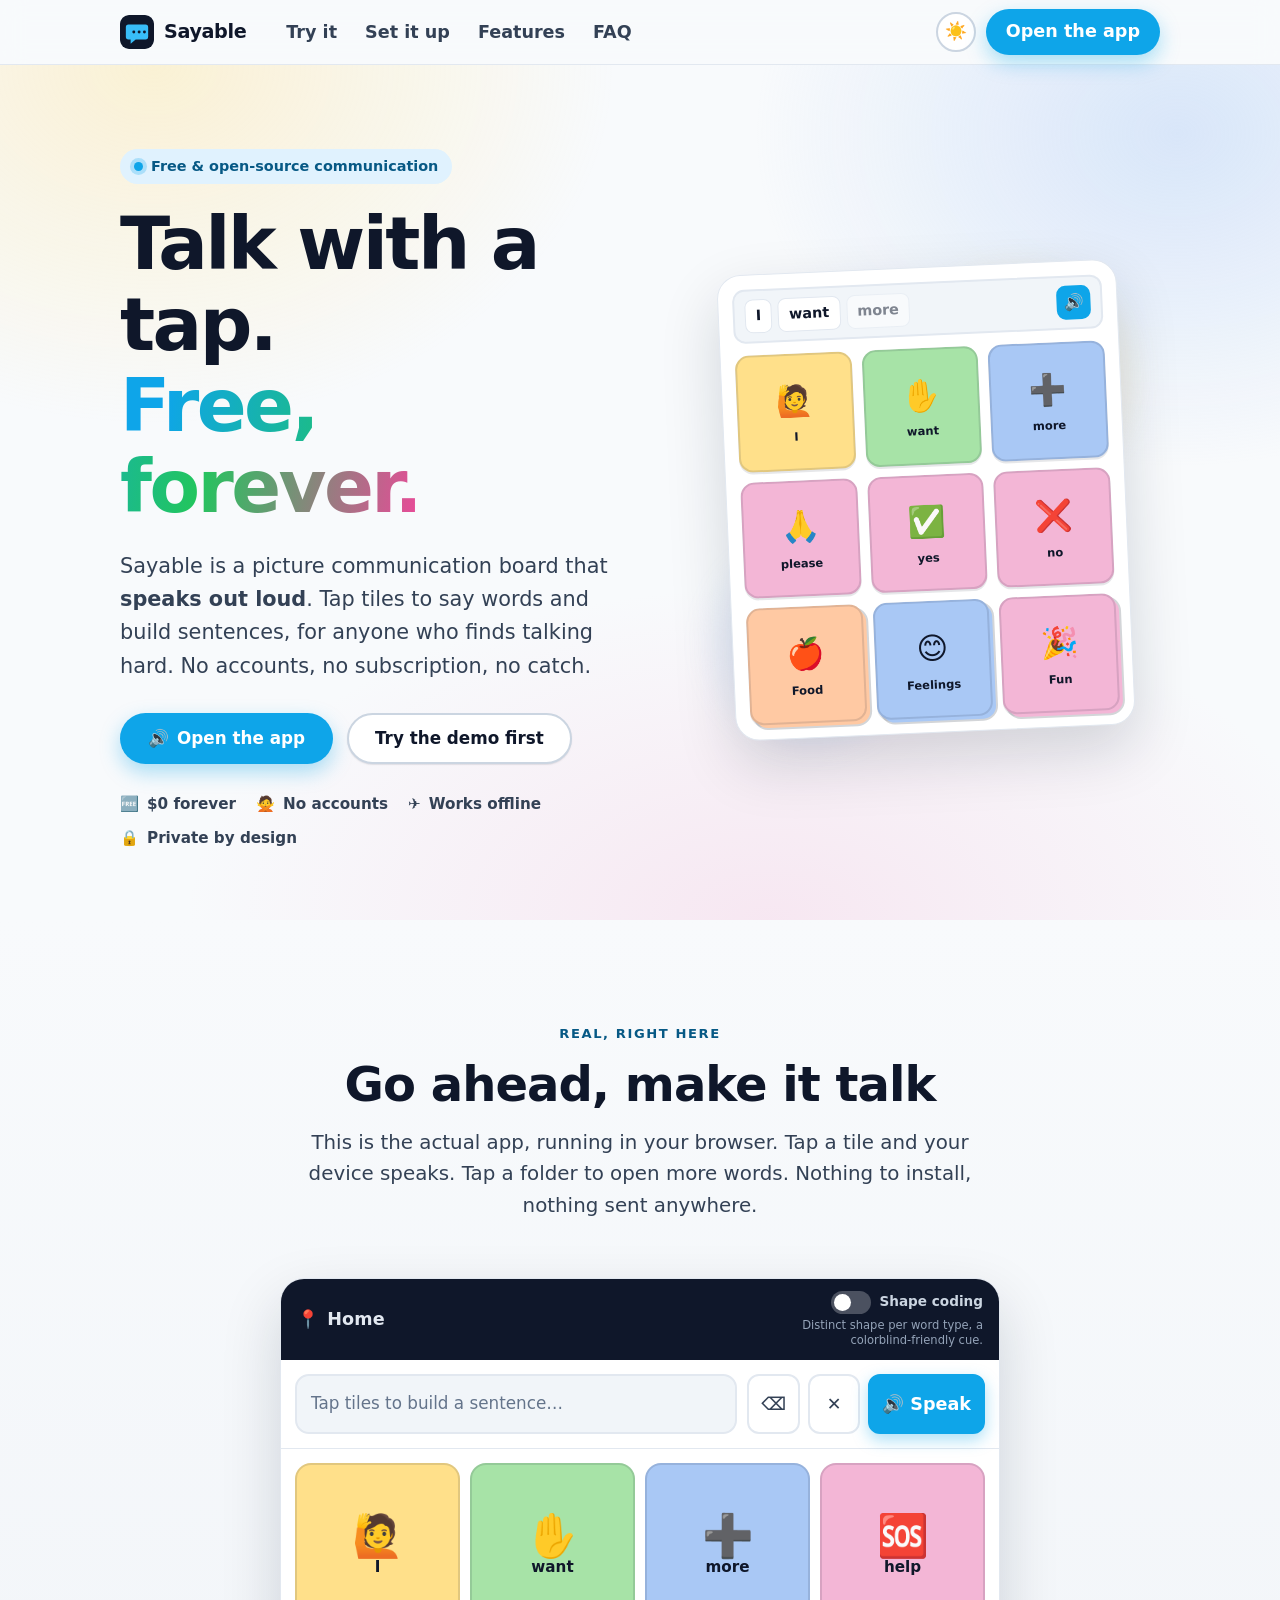
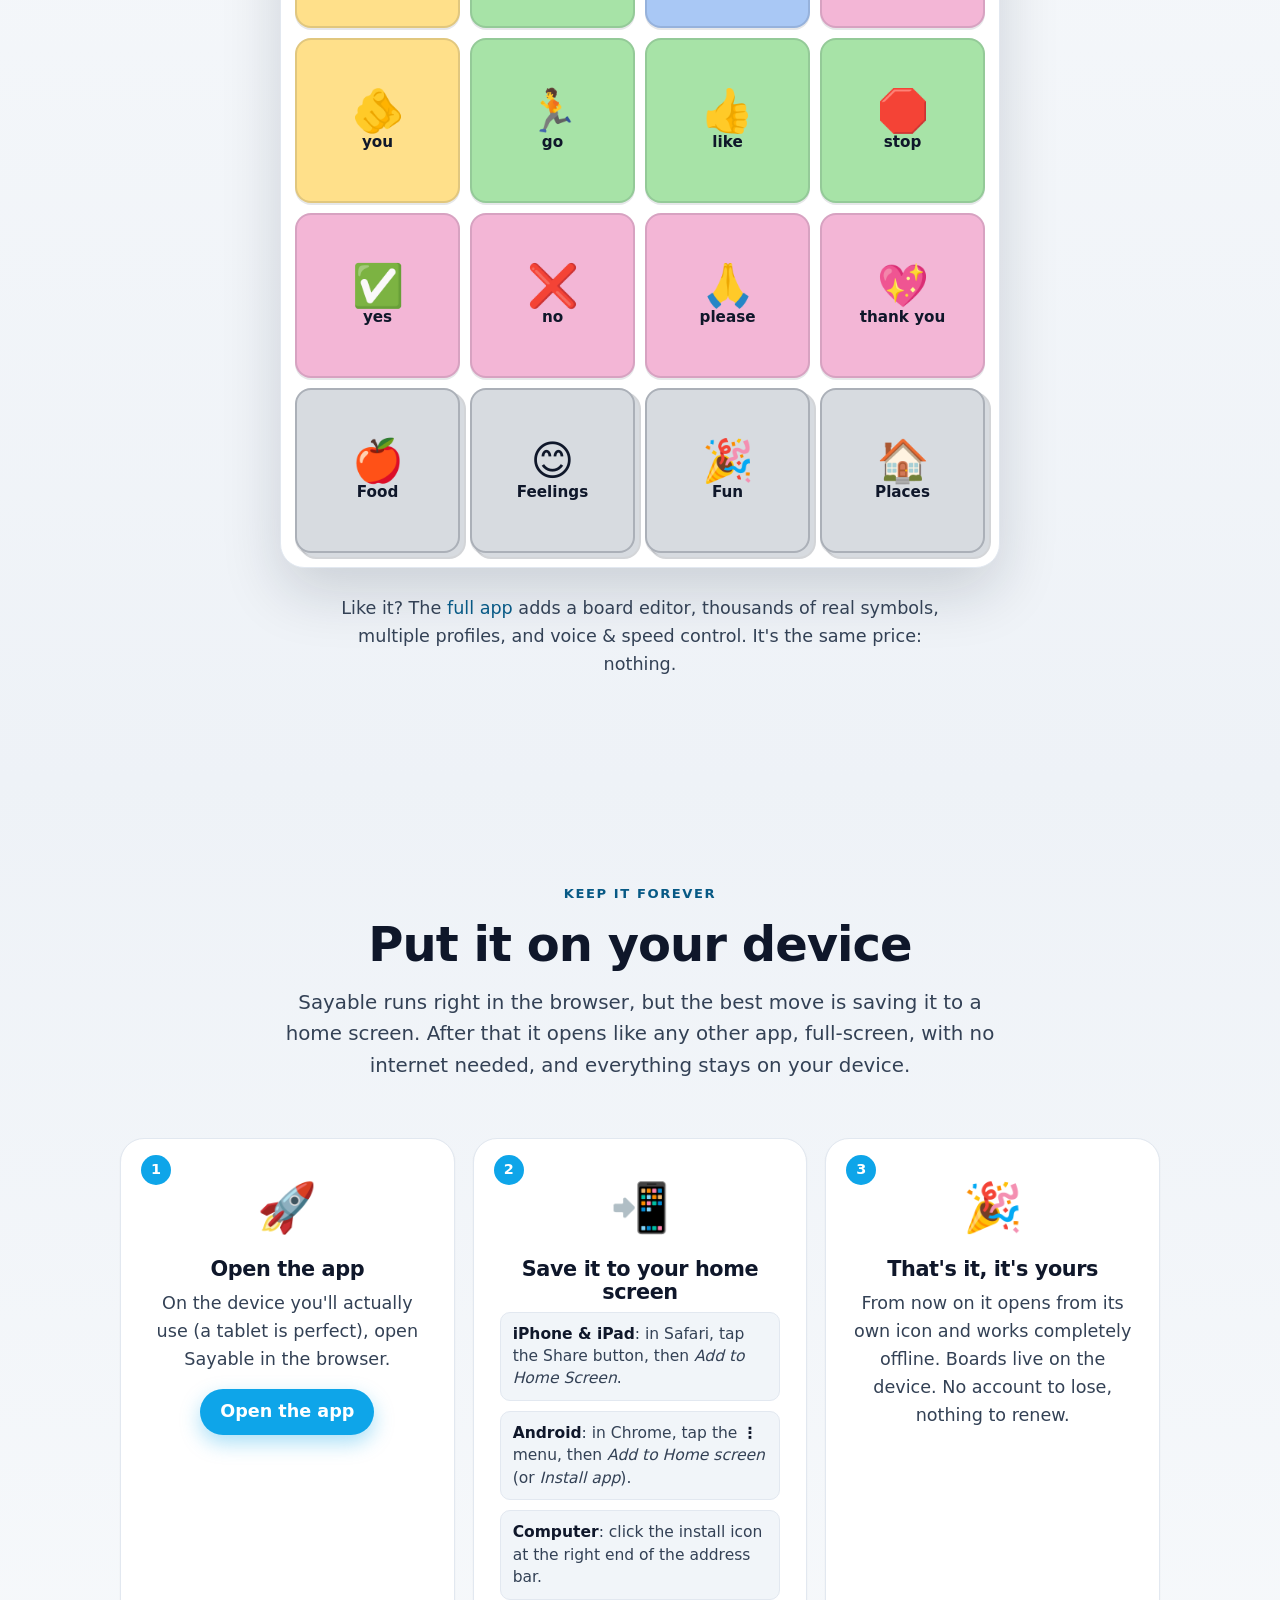
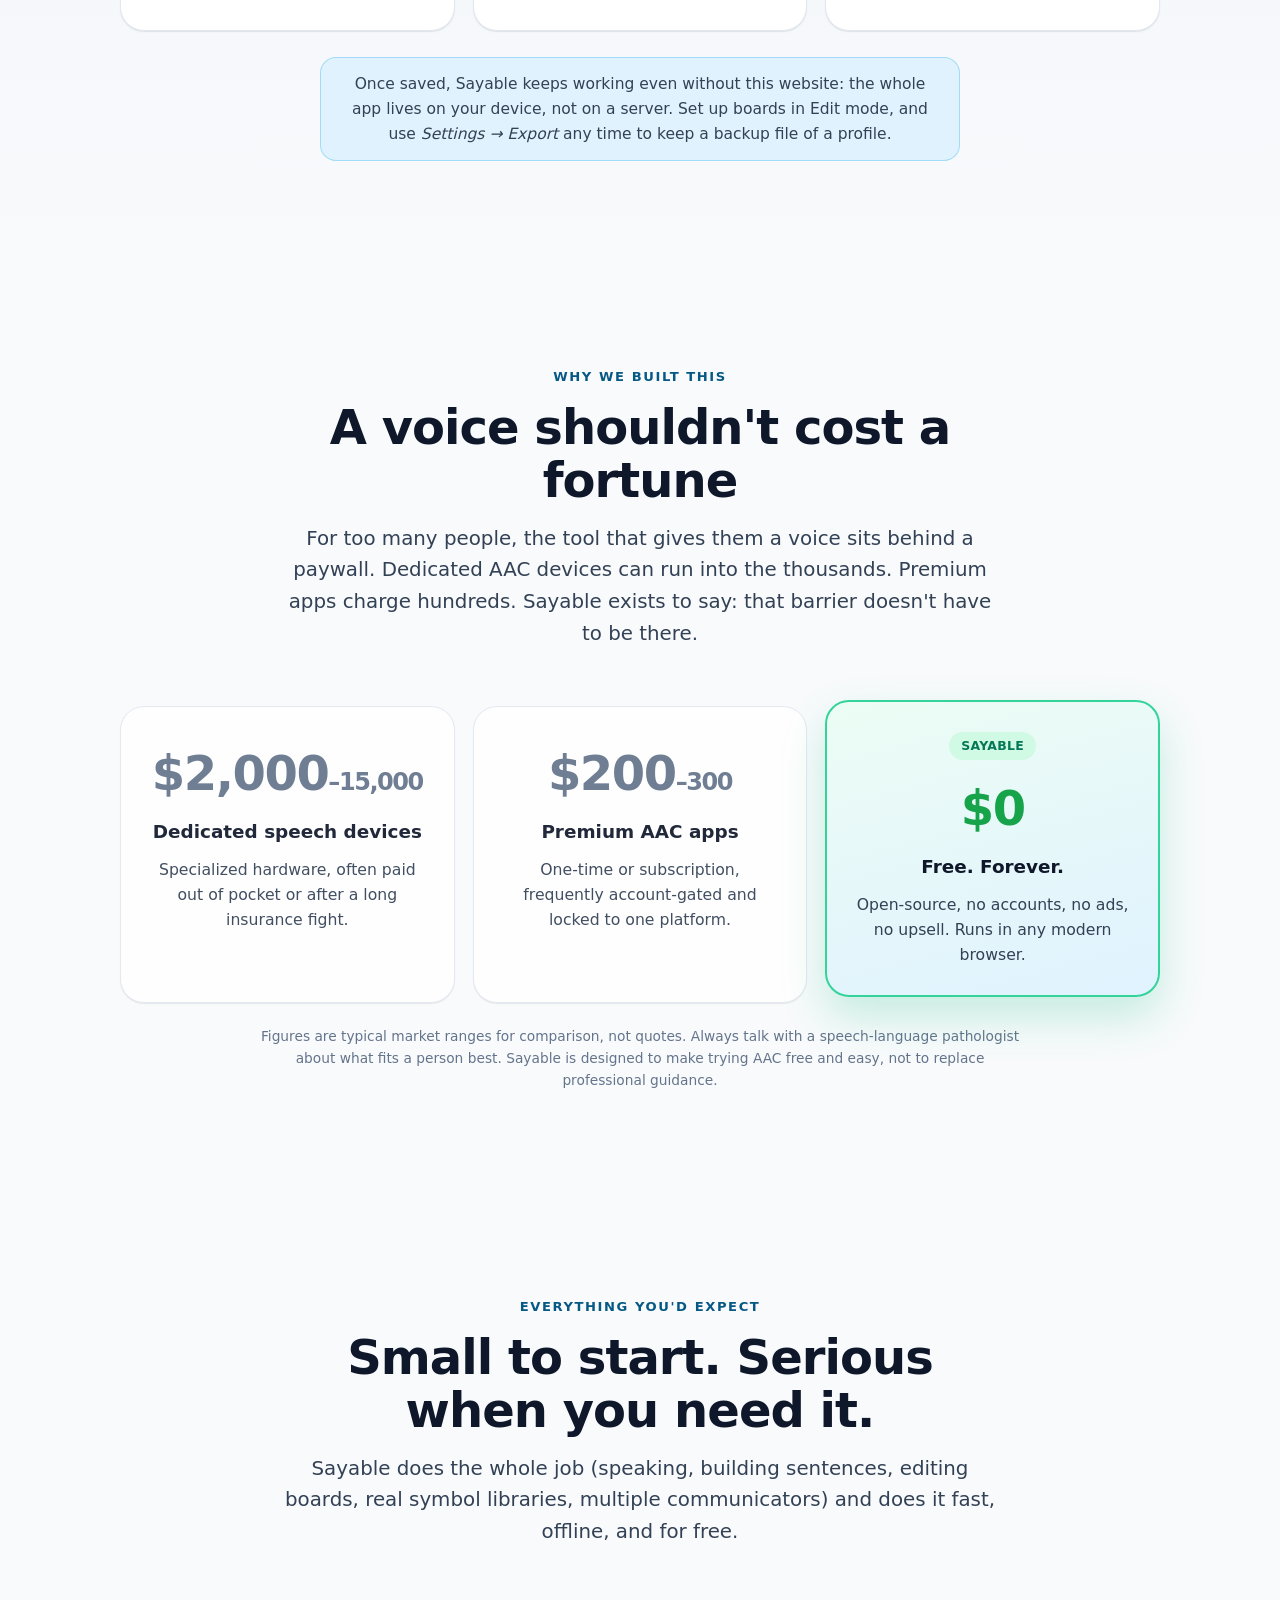
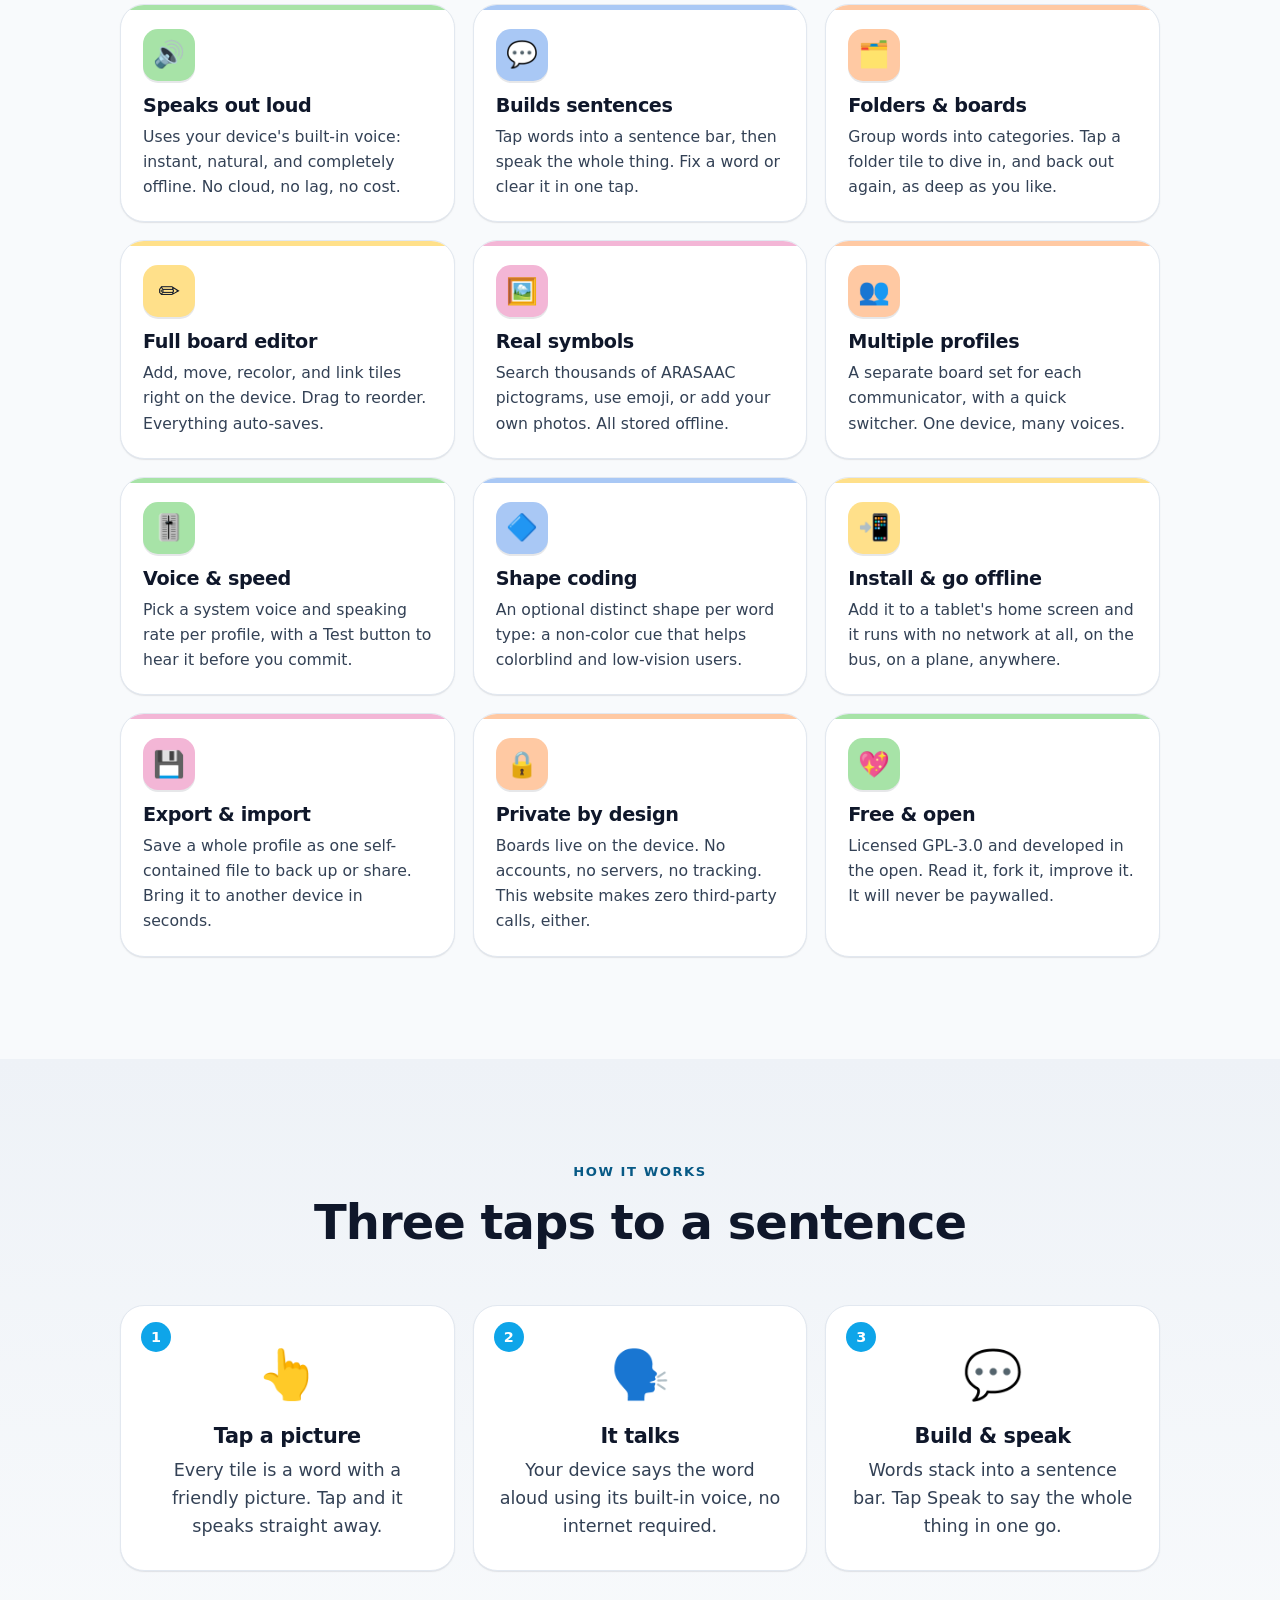
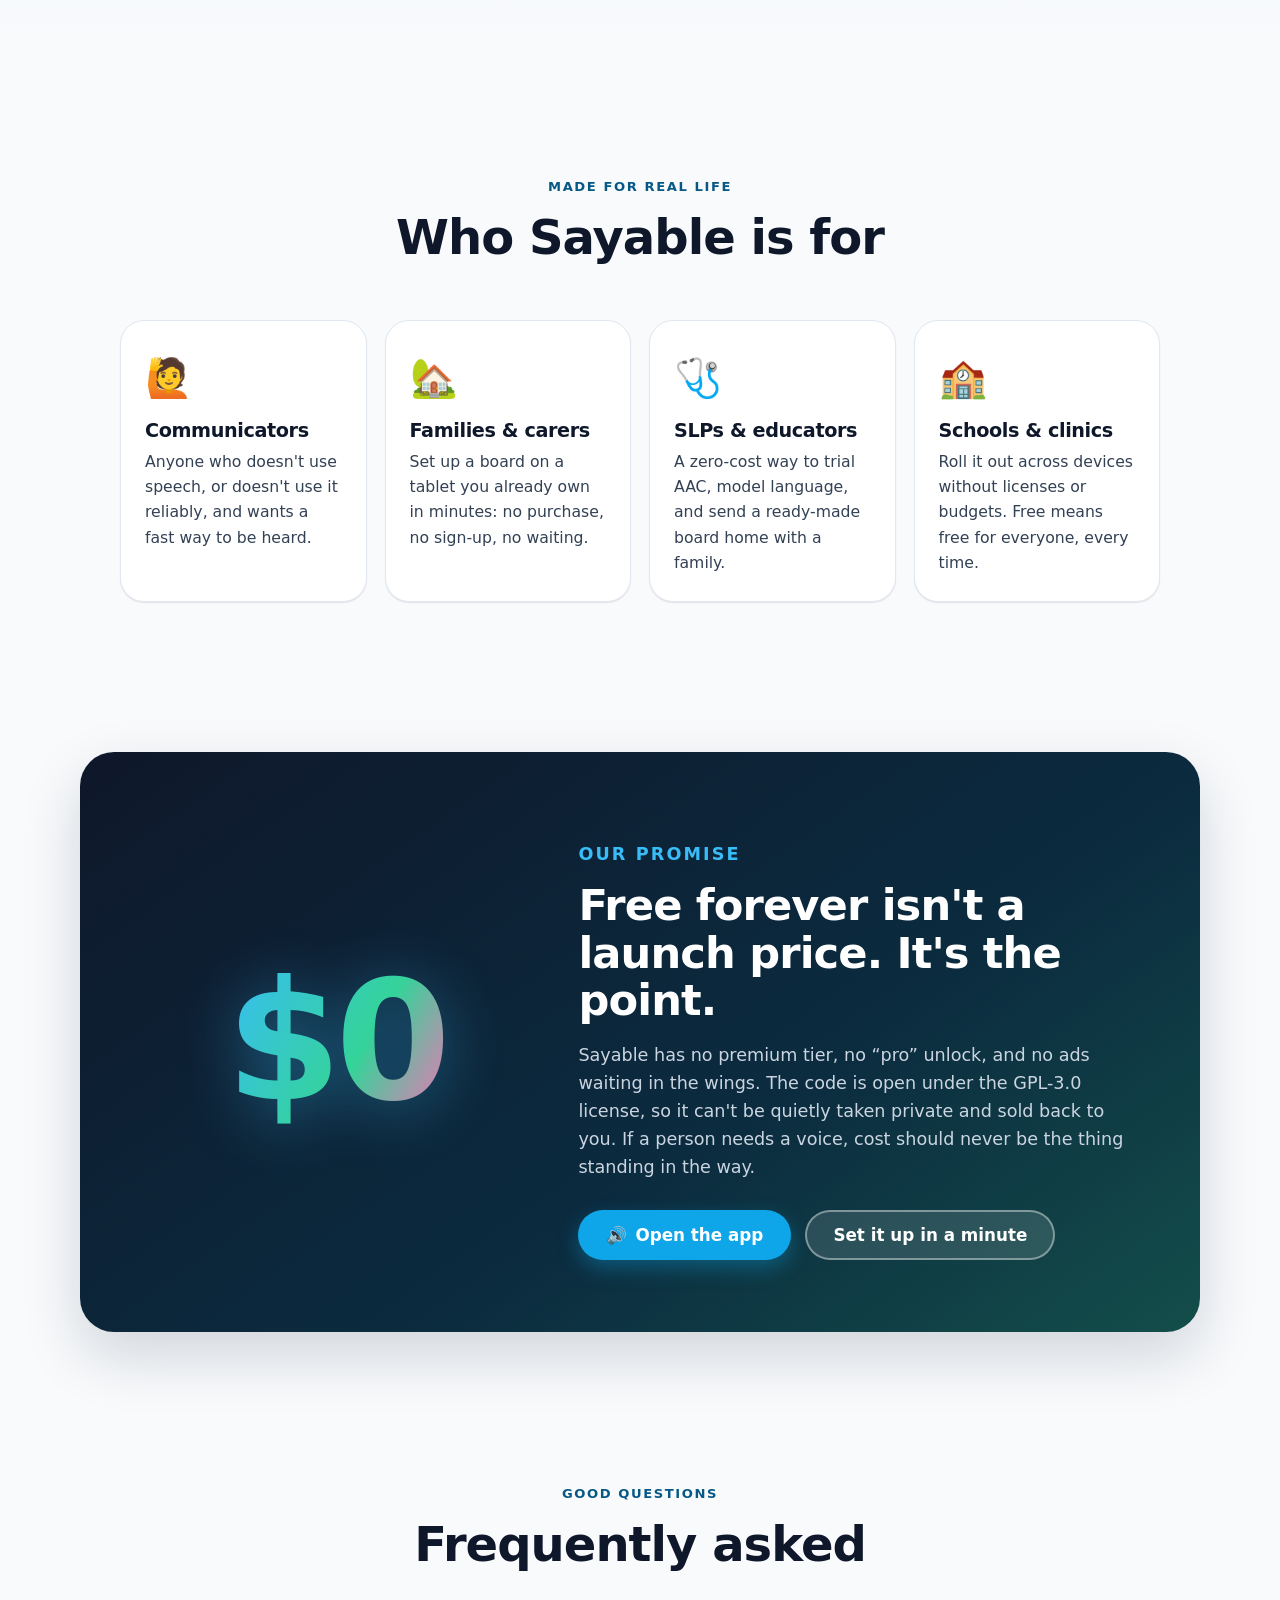
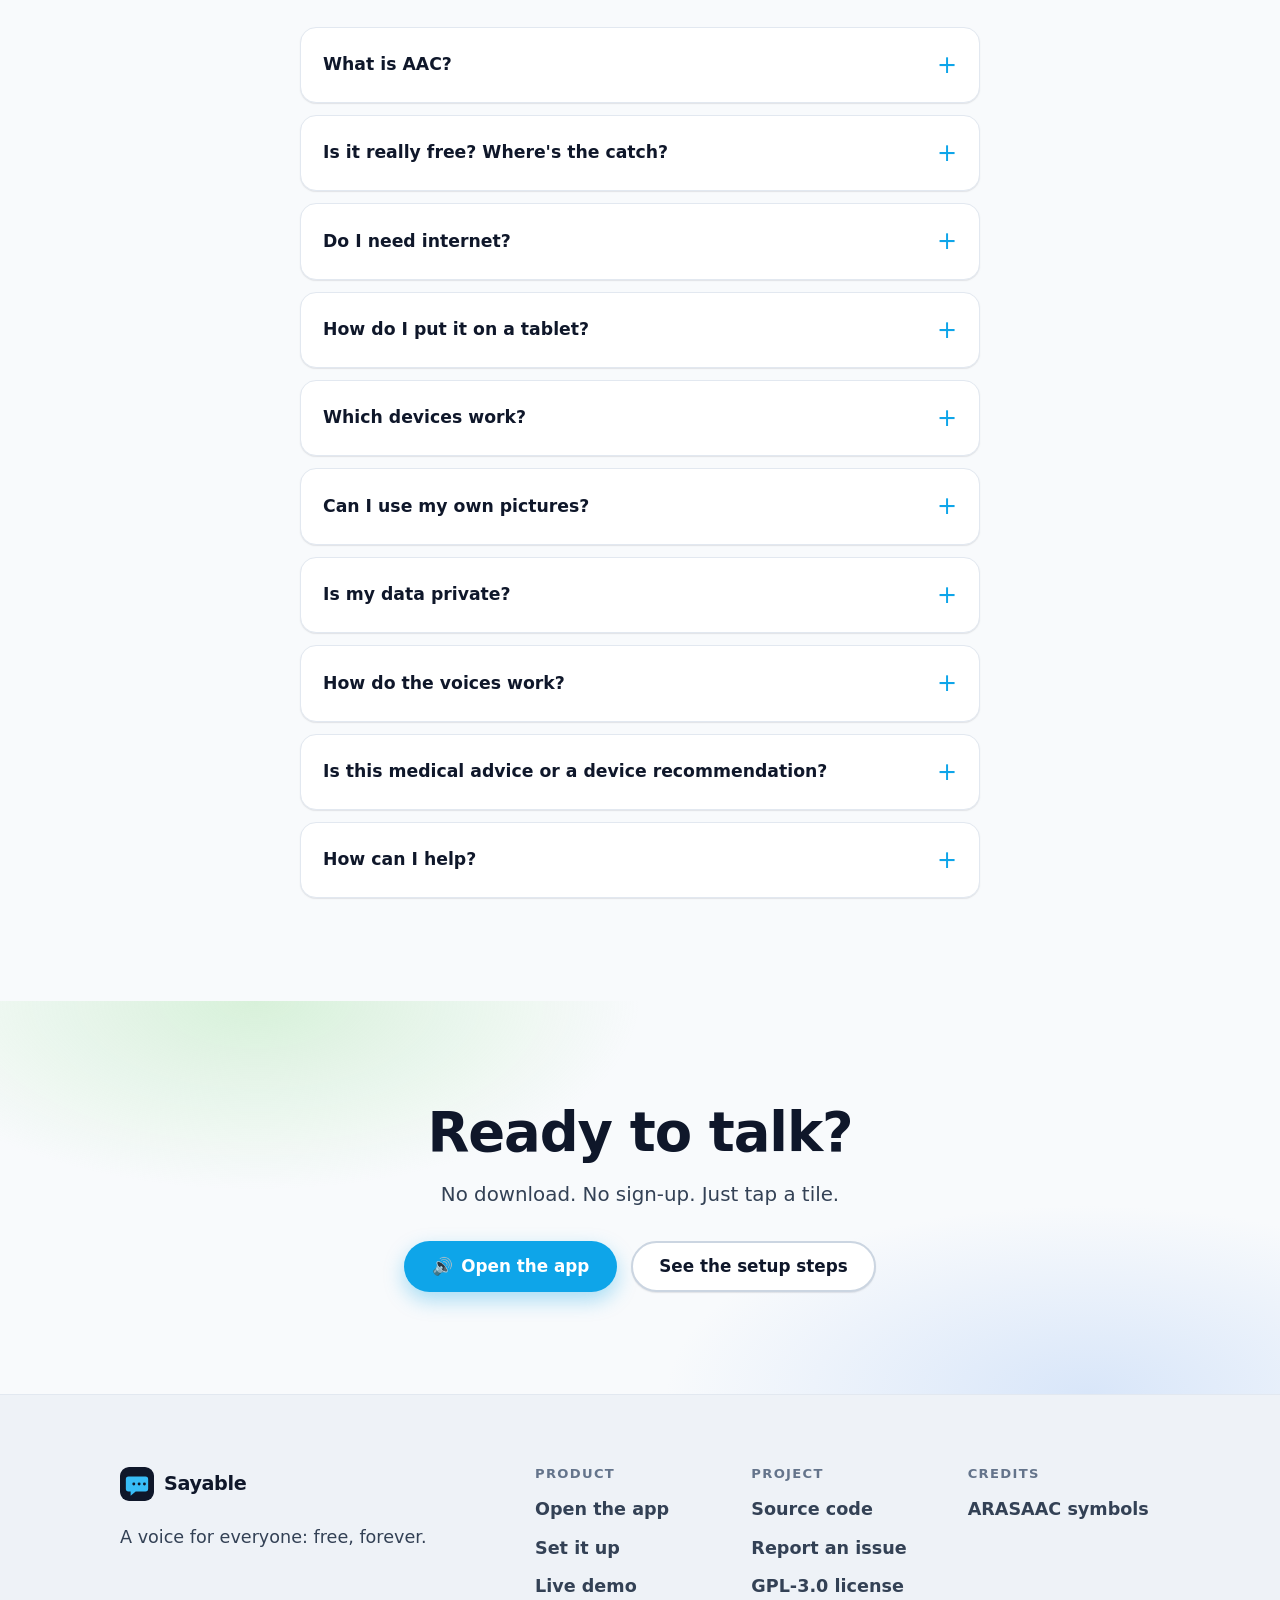
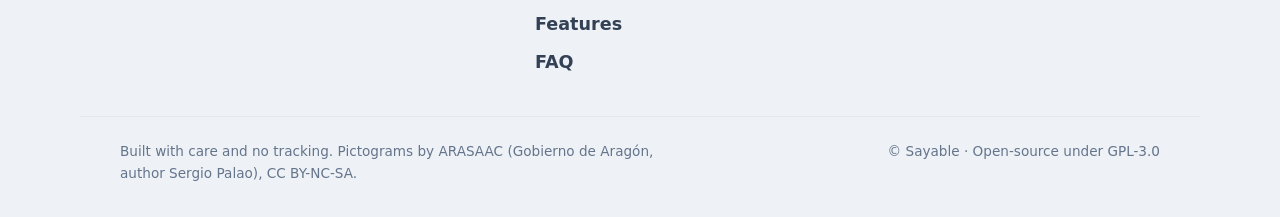
==== commit 80e89c32: "Explain demo toggle; de-cramp demo on mobile; rebuild /app/; trim footer - Demo: the Shape-coding to" ====
--- a/index.html
+++ b/index.html
@@ -181,11 +181,15 @@
             <div class="demo-toolbar">
               <span class="demo-crumb" id="demo-crumb">Home</span>
               <div class="demo-toggles">
-                <label class="mini-switch">
-                  <input type="checkbox" id="shapes-toggle" />
+                <label
+                  class="mini-switch"
+                  title="Shape coding: each word type gets a distinct outline shape, a non-color cue that helps colorblind and low-vision users."
+                >
+                  <input type="checkbox" id="shapes-toggle" aria-describedby="shapes-help" />
                   <span class="mini-switch-track" aria-hidden="true"></span>
                   <span class="mini-switch-label">Shape coding</span>
                 </label>
+                <span class="mini-switch-help" id="shapes-help">Distinct shape per word type, a colorblind-friendly cue.</span>
               </div>
             </div>
 
@@ -610,7 +614,6 @@
           <div class="footer-col">
             <h3>Credits</h3>
             <a href="https://arasaac.org">ARASAAC symbols</a>
-            <a href="">Inspired by </a>
           </div>
         </nav>
       </div>
@@ -618,8 +621,7 @@
       <div class="wrap footer-fine">
         <p>
           Built with care and no tracking. Pictograms by ARASAAC (Gobierno de Aragón, author Sergio
-          Palao), CC BY-NC-SA. Sayable was inspired by the open-source  project; no 
-          code or assets were copied.
+          Palao), CC BY-NC-SA.
         </p>
         <p>© Sayable · Open-source under GPL-3.0</p>
       </div>
--- a/styles.css
+++ b/styles.css
@@ -589,8 +589,17 @@
 }
 .demo-toggles {
   display: flex;
-  align-items: center;
-  gap: 10px;
+  flex-direction: column;
+  align-items: flex-end;
+  gap: 4px;
+}
+.mini-switch-help {
+  font-size: 0.72rem;
+  font-weight: 500;
+  color: #94a3b8;
+  max-width: 240px;
+  text-align: right;
+  line-height: 1.3;
 }
 .mini-switch {
   display: inline-flex;
@@ -1314,6 +1323,23 @@
   }
 }
 
+/* Narrow phones: let the demo toolbar breathe instead of cramming the crumb
+   and the Shape-coding toggle onto one tight row. */
+@media (max-width: 560px) {
+  .demo-toolbar {
+    flex-wrap: wrap;
+    row-gap: 10px;
+  }
+  .demo-toggles {
+    align-items: flex-start;
+    width: 100%;
+  }
+  .mini-switch-help {
+    text-align: left;
+    max-width: none;
+  }
+}
+
 /* =========================================================================
    Reduced motion
    ========================================================================= */
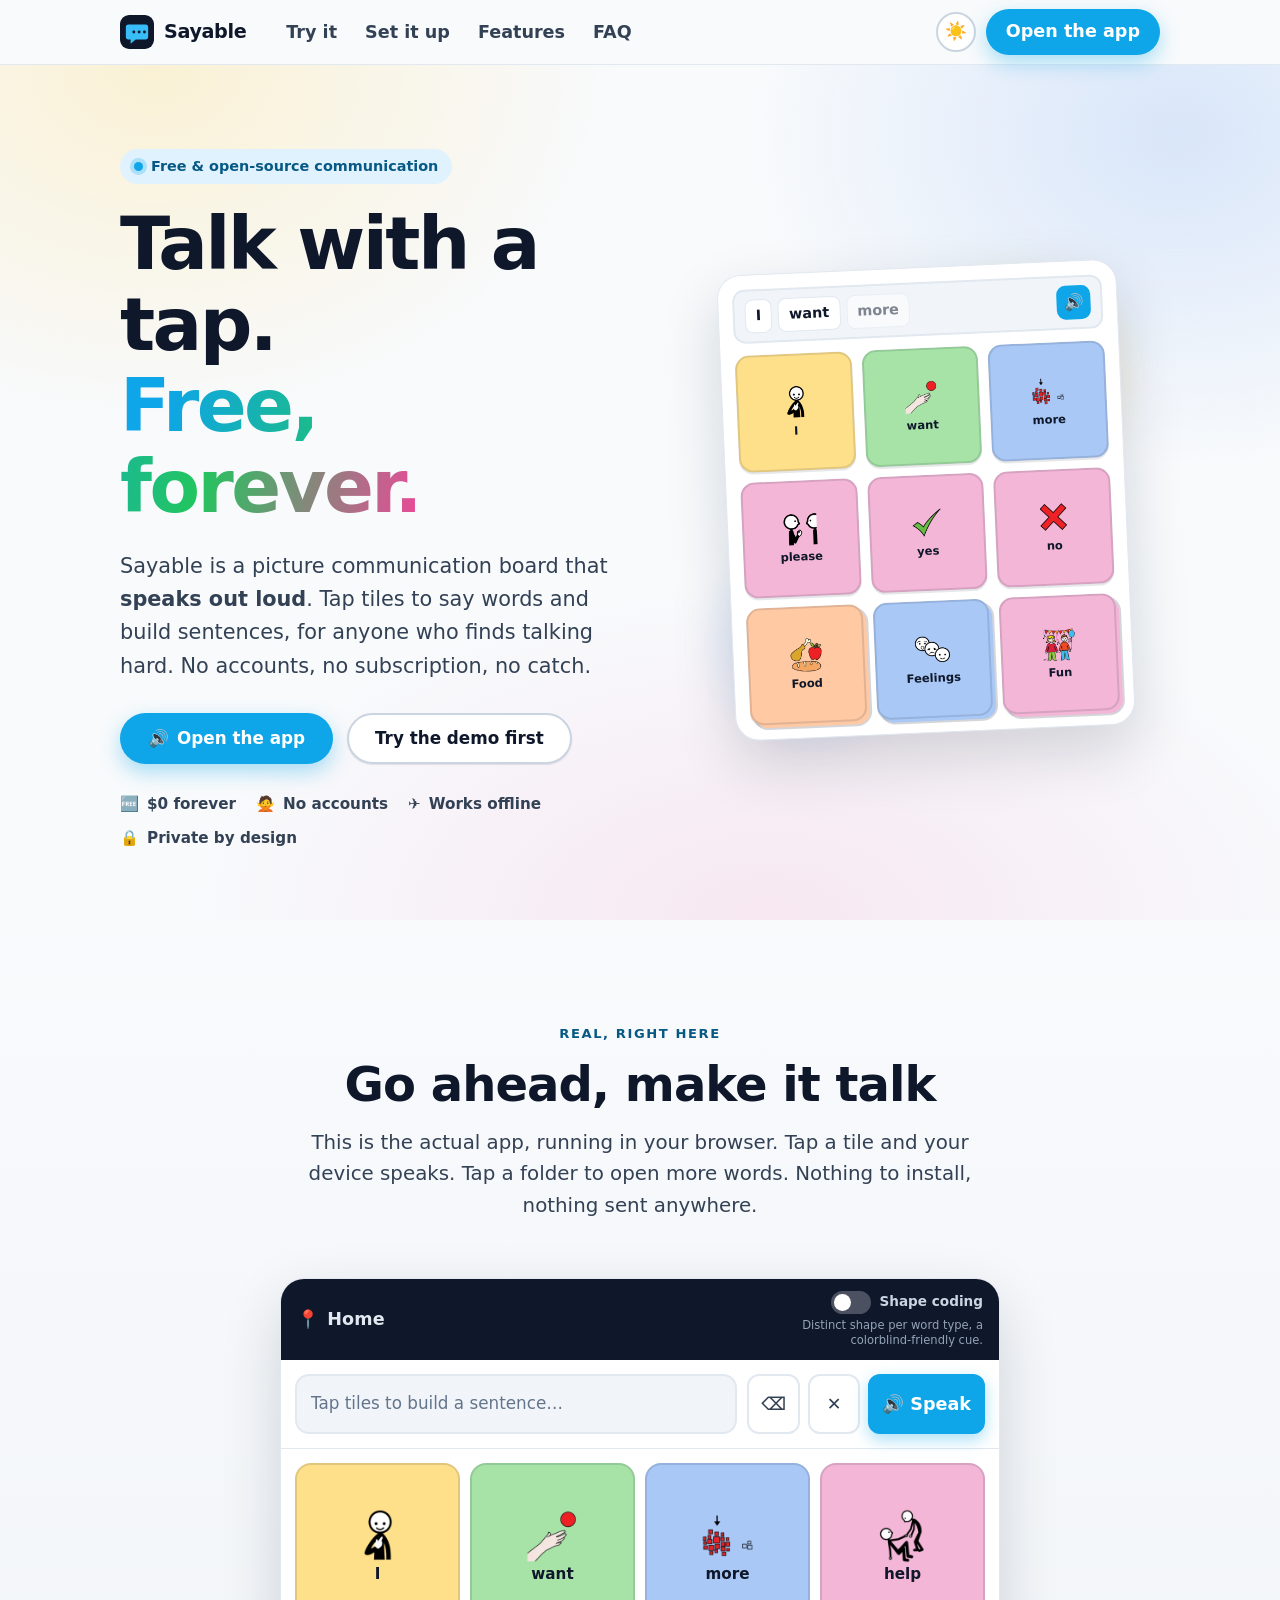
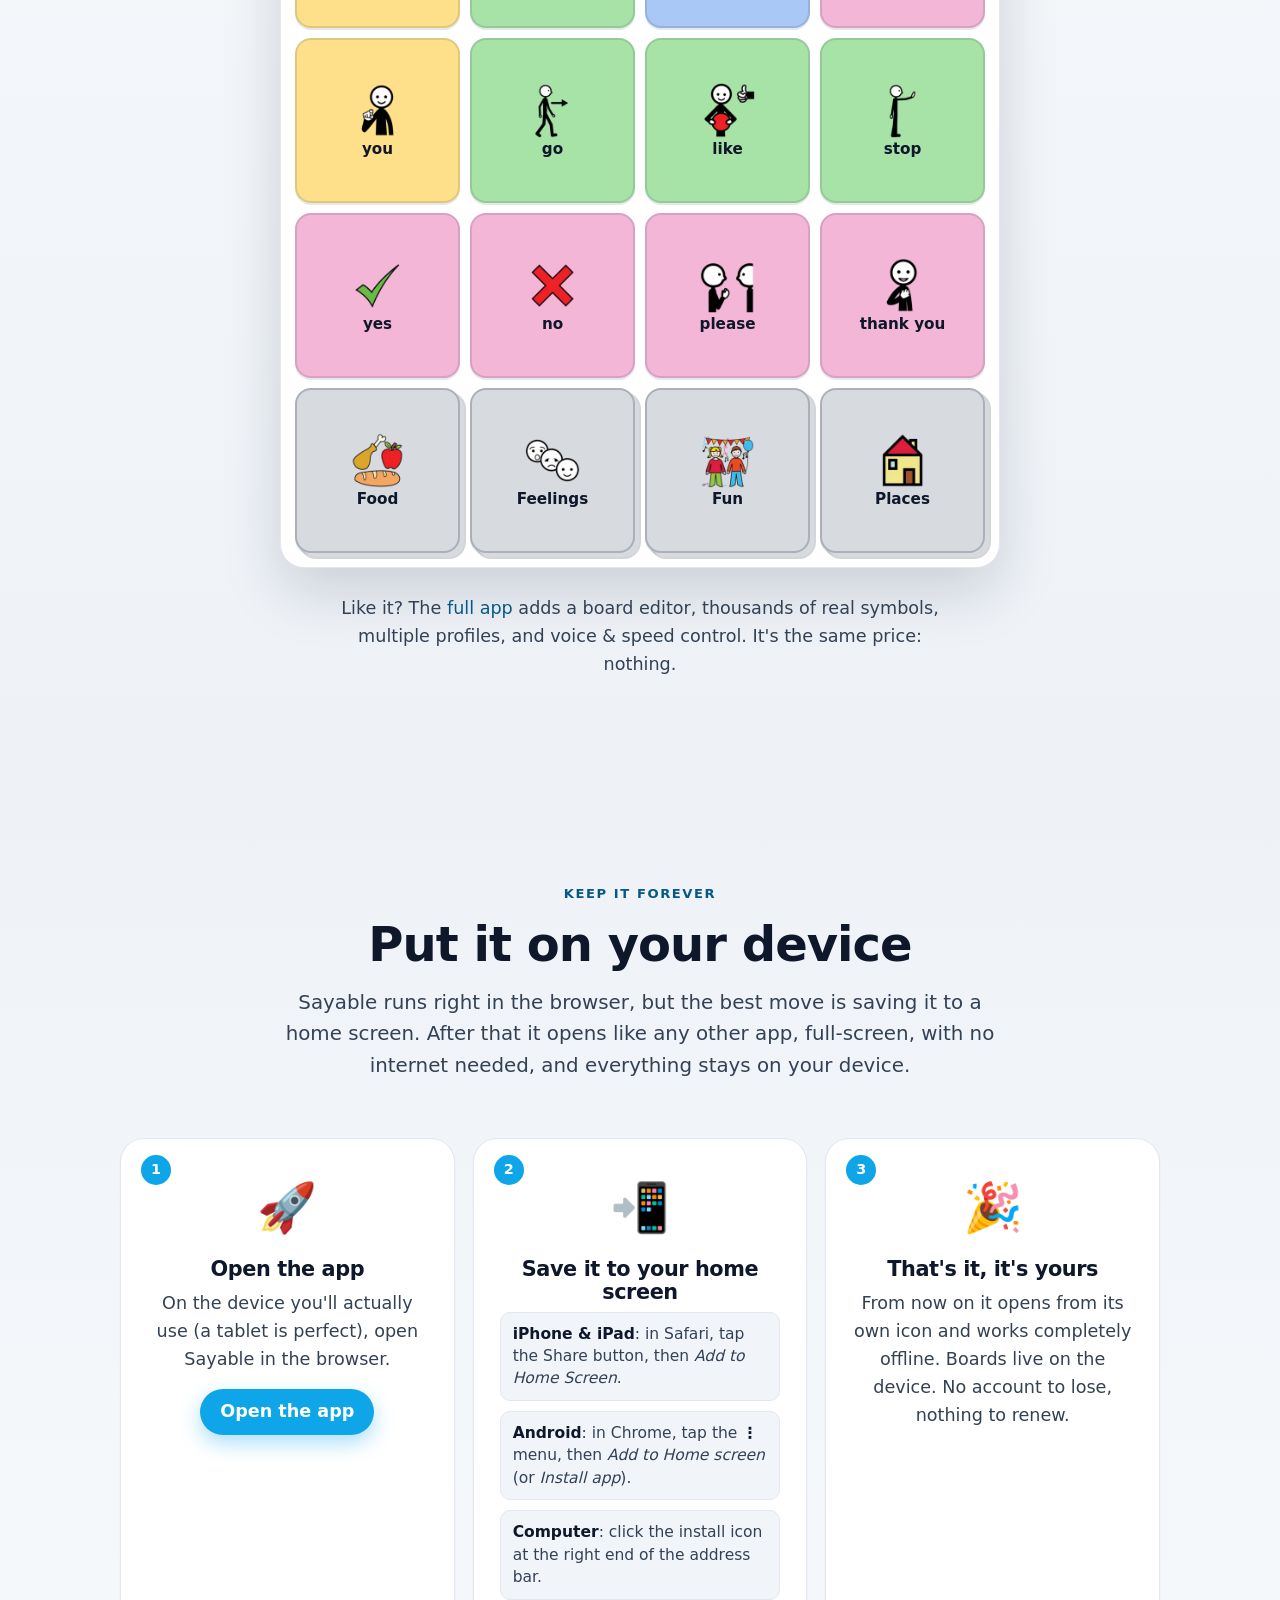
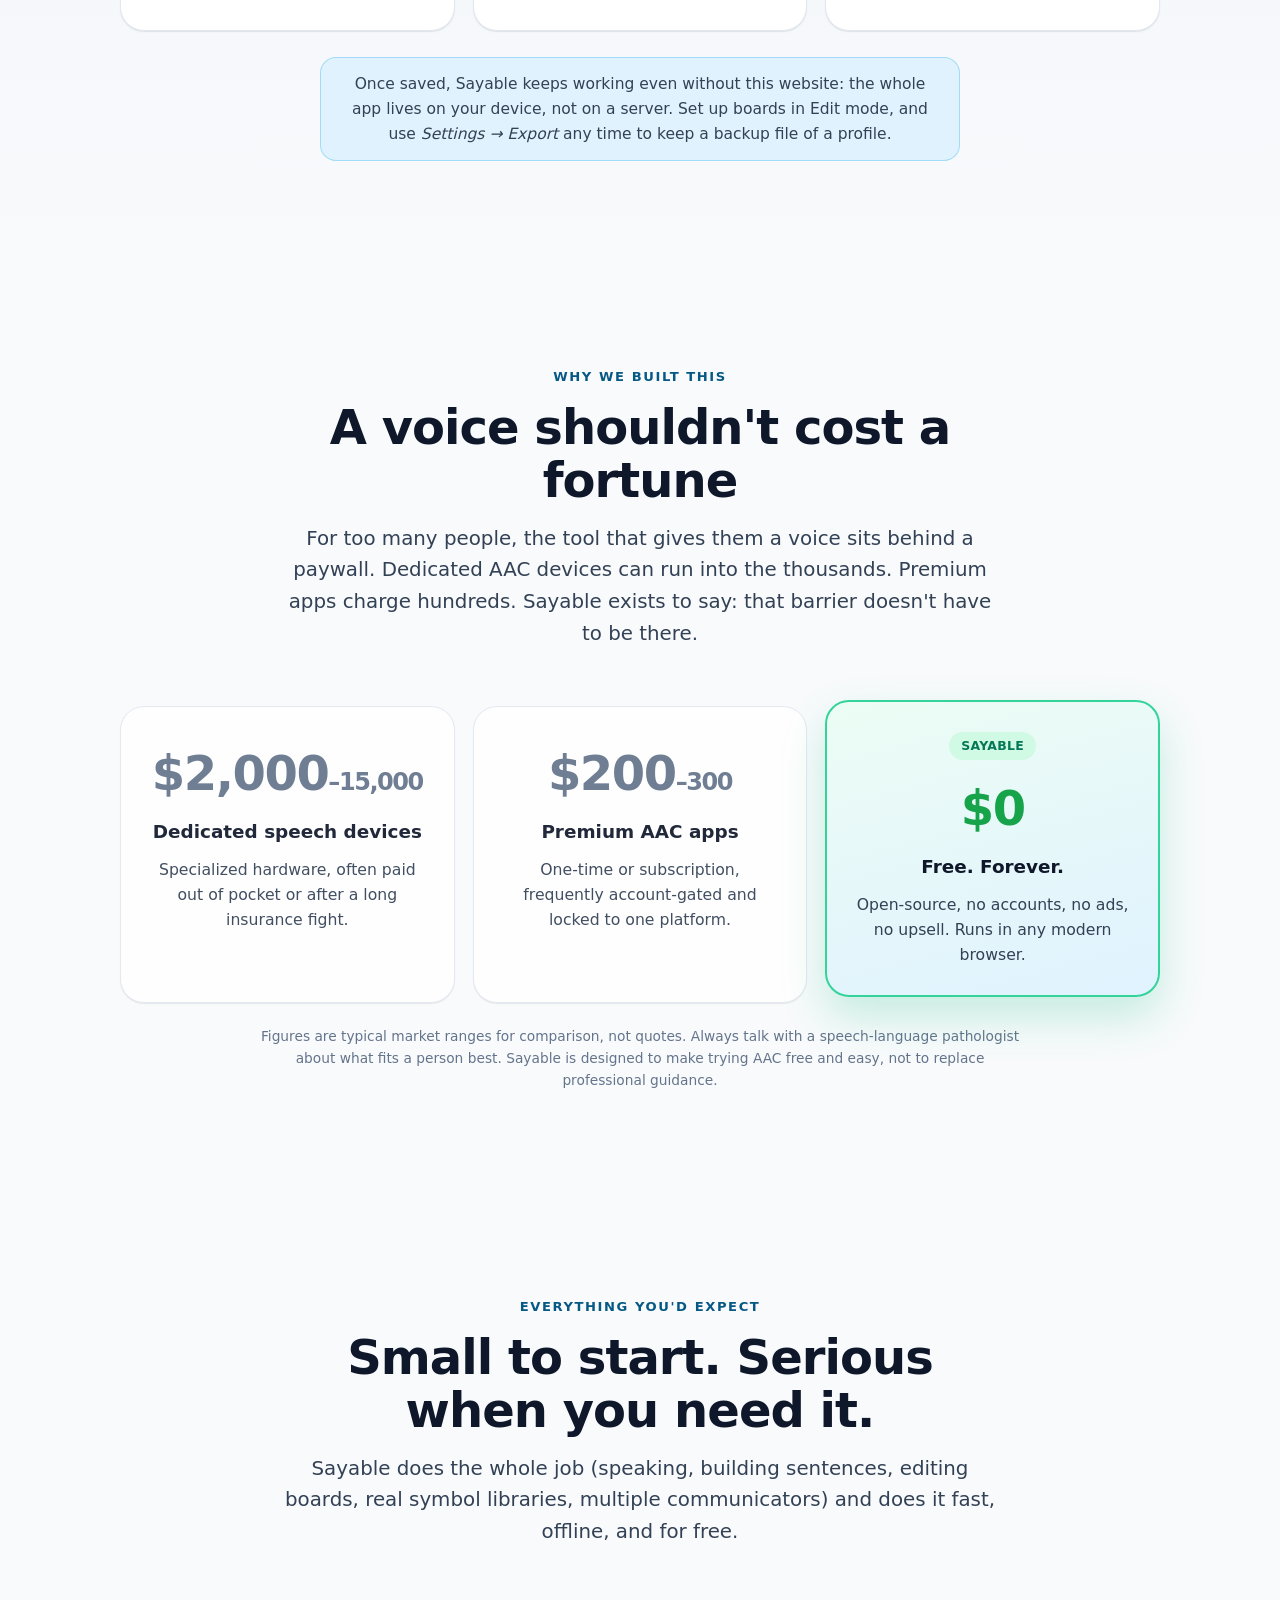
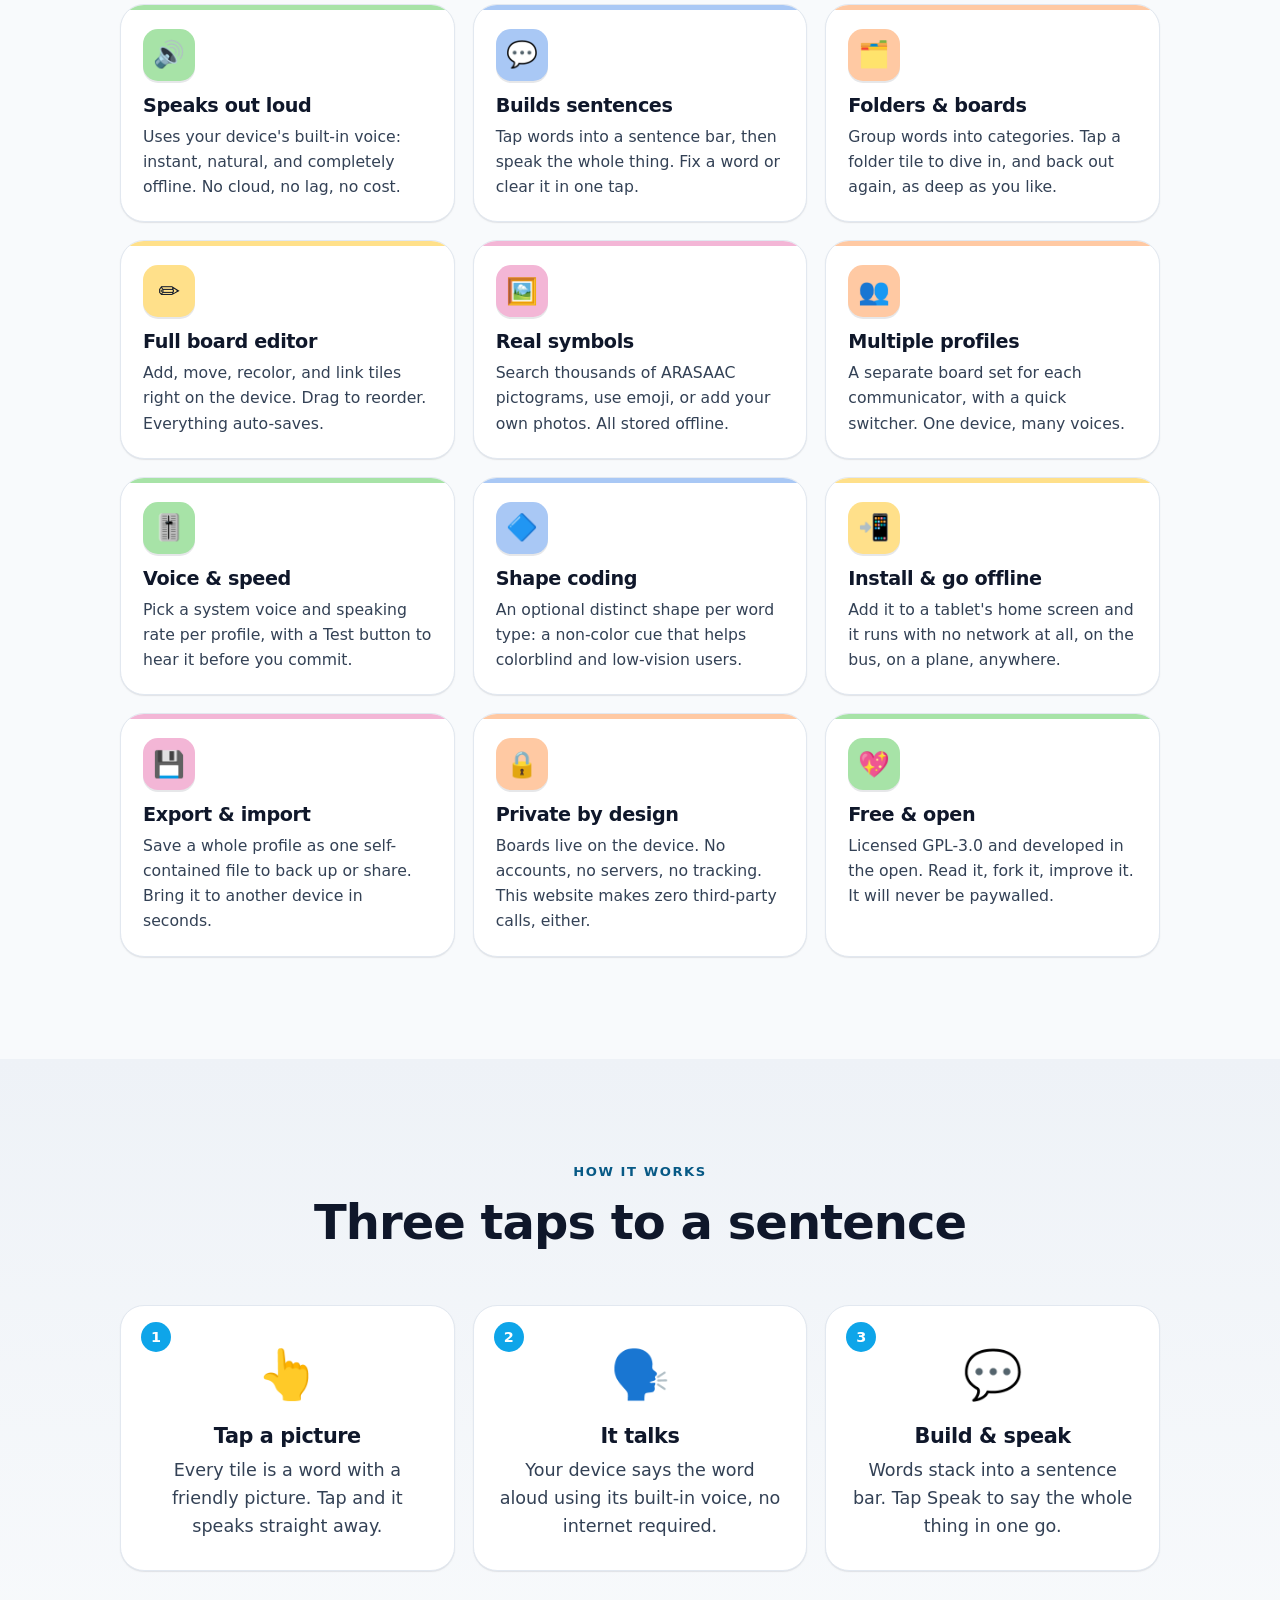
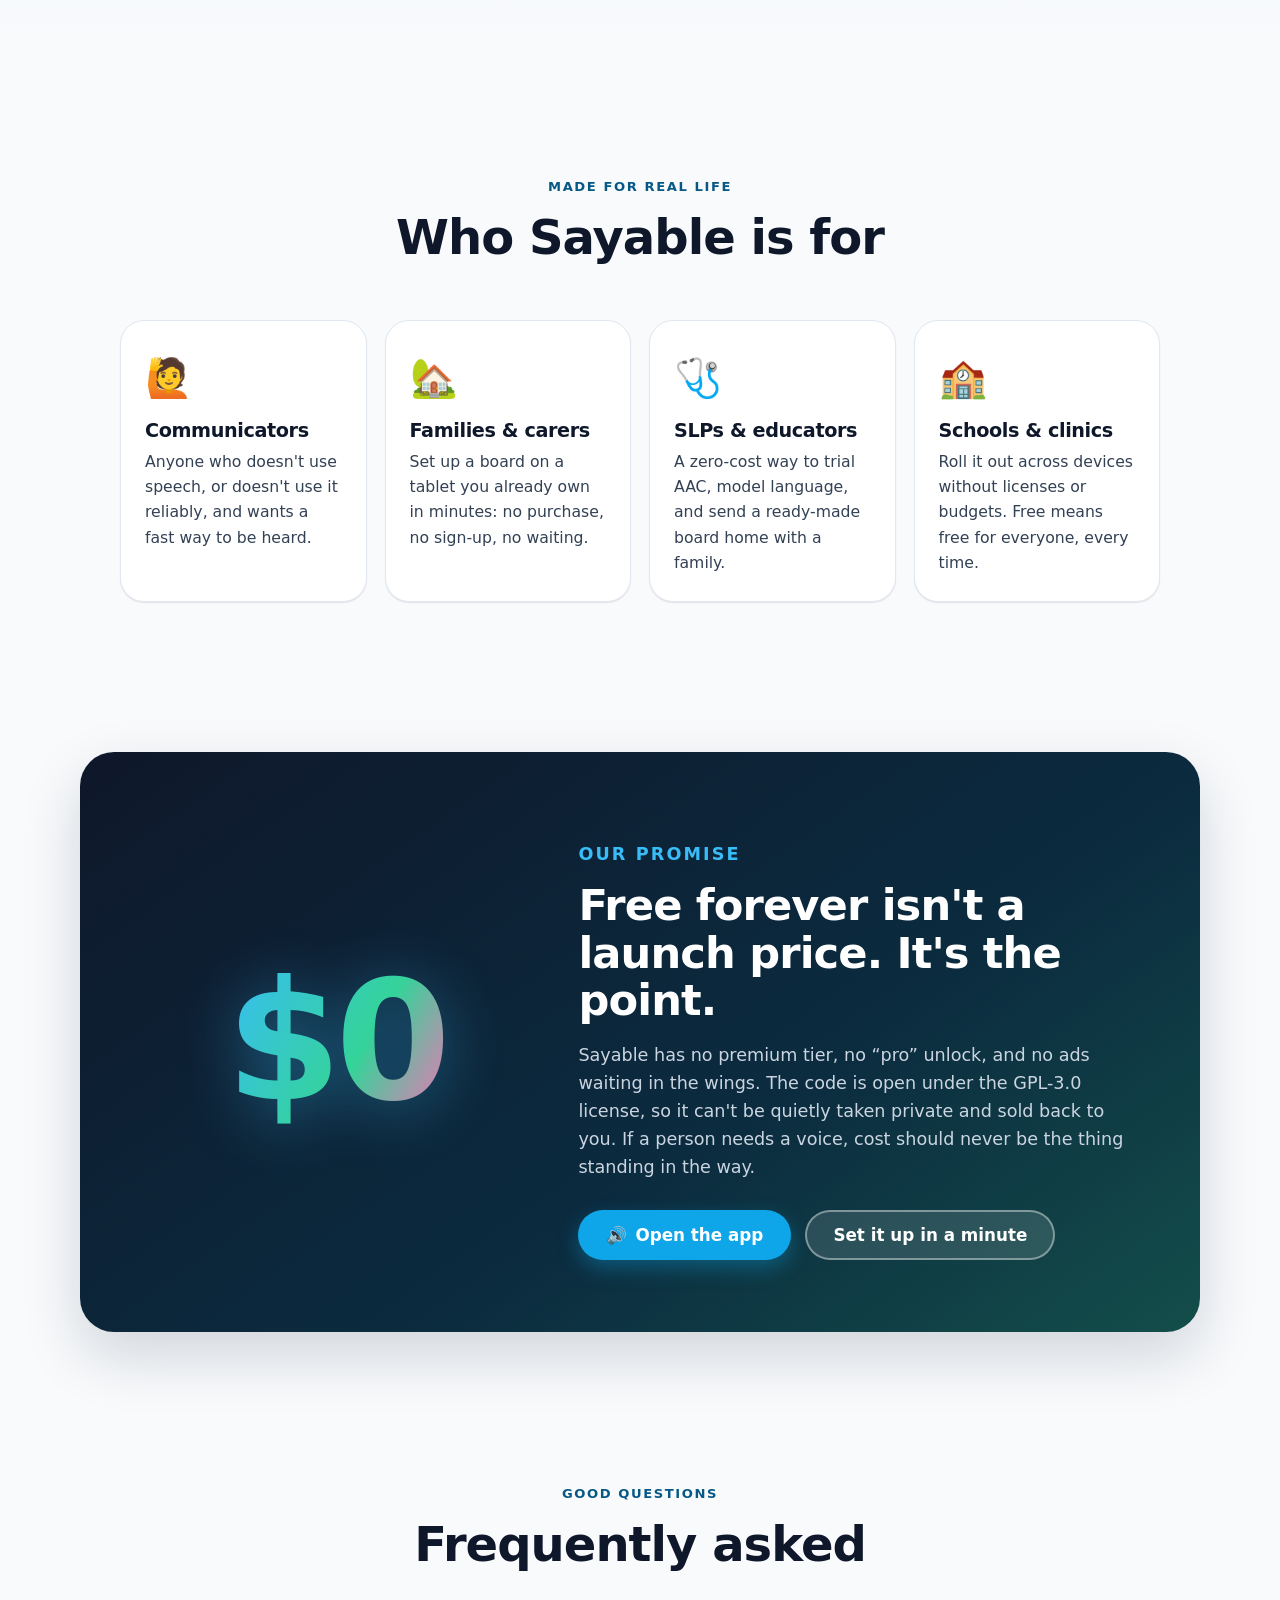
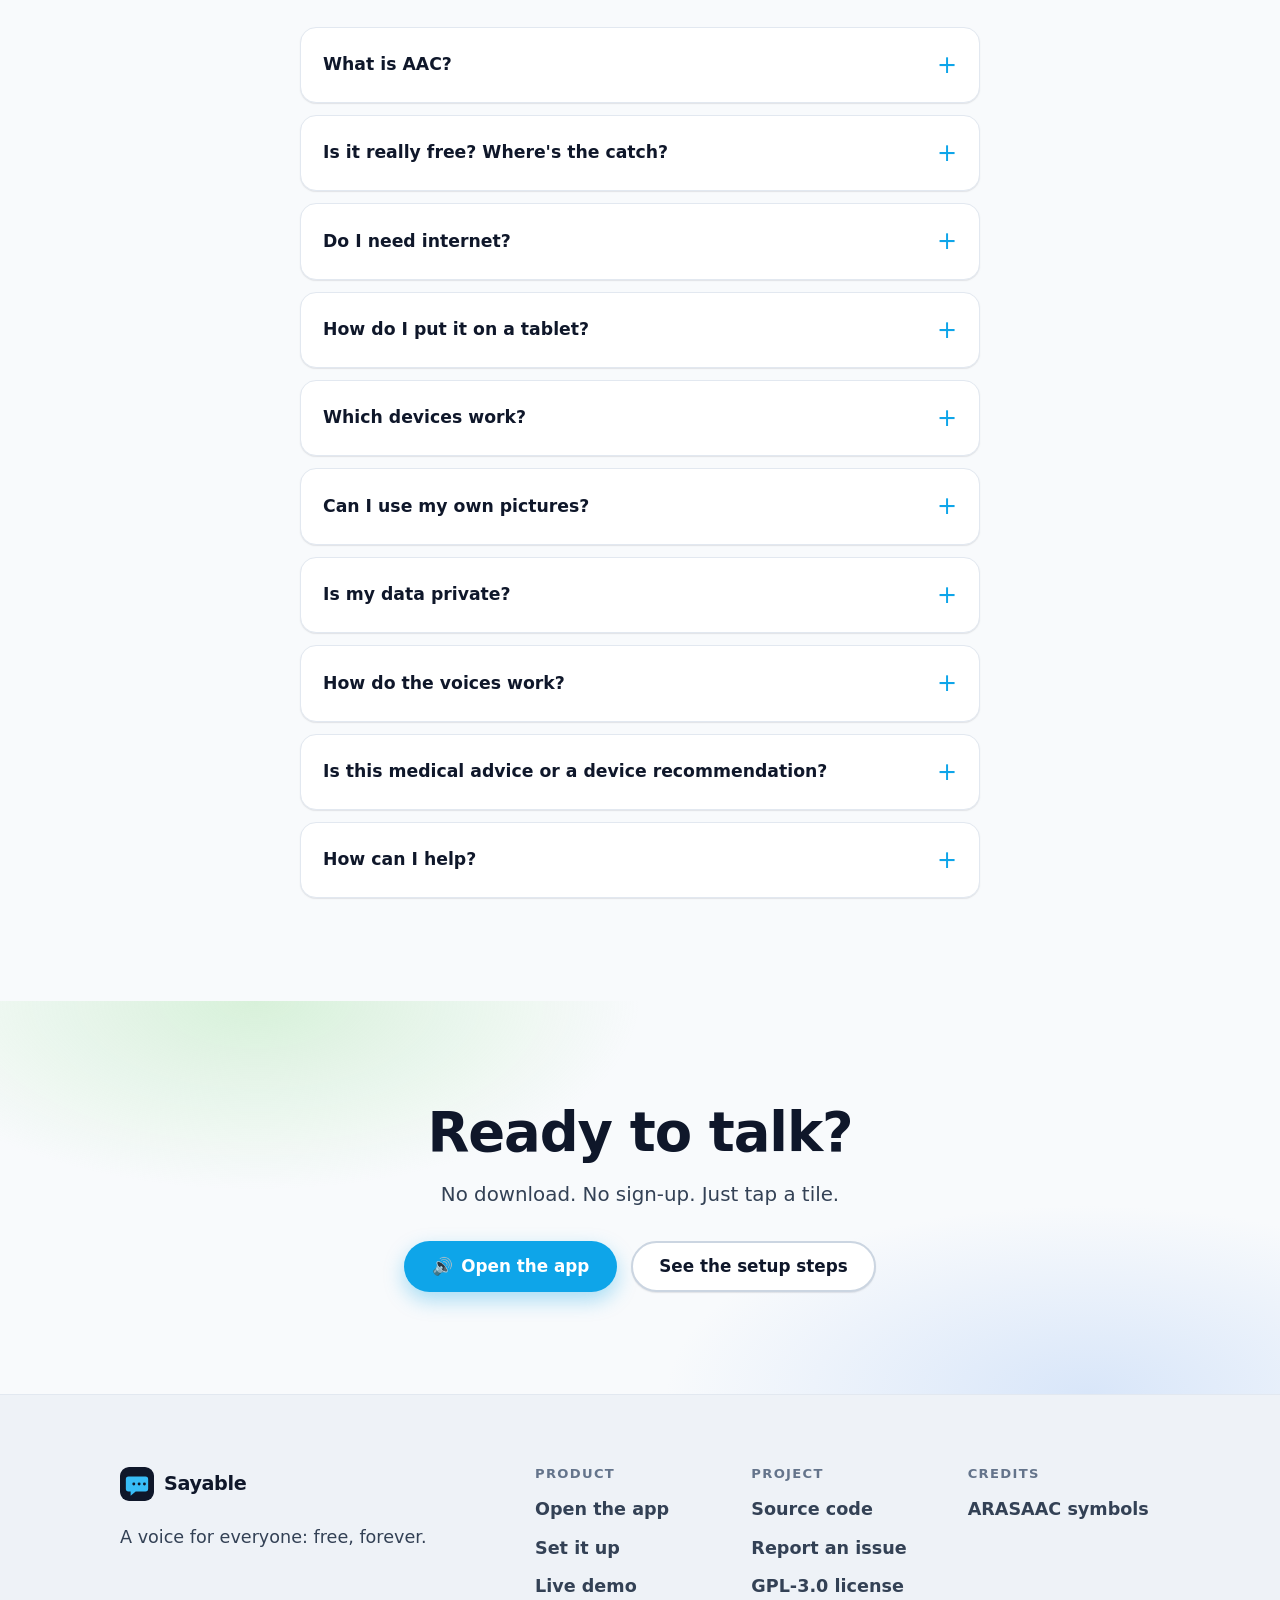
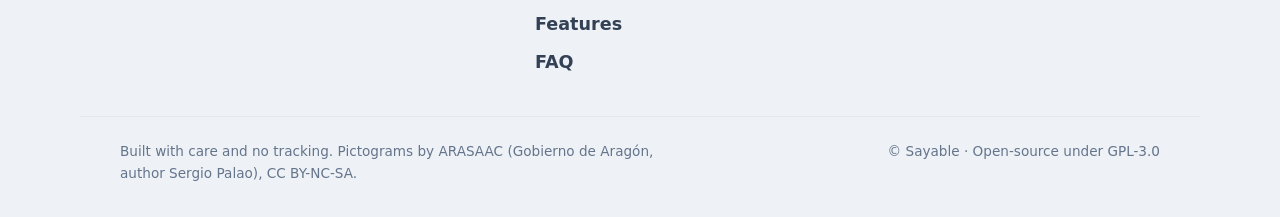
==== commit d1f9d4a8: "Show ARASAAC symbols in the site demo + redeploy app The landing hero board and the live demo (app.j" ====
--- a/index.html
+++ b/index.html
@@ -150,15 +150,15 @@
             <div class="mini-board" role="presentation">
               <div class="mini-bar"><span class="mini-chip">I</span><span class="mini-chip">want</span><span class="mini-chip more">more</span><span class="mini-speak">🔊</span></div>
               <div class="mini-grid">
-                <span class="mini-tile" style="--c: var(--cat-people)">🙋<b>I</b></span>
-                <span class="mini-tile" style="--c: var(--cat-action)">✋<b>want</b></span>
-                <span class="mini-tile" style="--c: var(--cat-describe)">➕<b>more</b></span>
-                <span class="mini-tile" style="--c: var(--cat-social)">🙏<b>please</b></span>
-                <span class="mini-tile" style="--c: var(--cat-social)">✅<b>yes</b></span>
-                <span class="mini-tile" style="--c: var(--cat-social)">❌<b>no</b></span>
-                <span class="mini-tile folder" style="--c: var(--cat-thing)">🍎<b>Food</b></span>
-                <span class="mini-tile folder" style="--c: var(--cat-describe)">😊<b>Feelings</b></span>
-                <span class="mini-tile folder" style="--c: var(--cat-social)">🎉<b>Fun</b></span>
+                <span class="mini-tile" style="--c: var(--cat-people)"><img src="assets/symbols/i.webp" alt="" /><b>I</b></span>
+                <span class="mini-tile" style="--c: var(--cat-action)"><img src="assets/symbols/want.webp" alt="" /><b>want</b></span>
+                <span class="mini-tile" style="--c: var(--cat-describe)"><img src="assets/symbols/more.webp" alt="" /><b>more</b></span>
+                <span class="mini-tile" style="--c: var(--cat-social)"><img src="assets/symbols/please.webp" alt="" /><b>please</b></span>
+                <span class="mini-tile" style="--c: var(--cat-social)"><img src="assets/symbols/yes.webp" alt="" /><b>yes</b></span>
+                <span class="mini-tile" style="--c: var(--cat-social)"><img src="assets/symbols/no.webp" alt="" /><b>no</b></span>
+                <span class="mini-tile folder" style="--c: var(--cat-thing)"><img src="assets/symbols/food.webp" alt="" /><b>Food</b></span>
+                <span class="mini-tile folder" style="--c: var(--cat-describe)"><img src="assets/symbols/feelings.webp" alt="" /><b>Feelings</b></span>
+                <span class="mini-tile folder" style="--c: var(--cat-social)"><img src="assets/symbols/fun.webp" alt="" /><b>Fun</b></span>
               </div>
             </div>
           </div>
--- a/styles.css
+++ b/styles.css
@@ -511,6 +511,11 @@
   color: #0f172a;
   box-shadow: var(--shadow-tile);
 }
+.mini-tile img {
+  width: clamp(1.5rem, 5.5vw, 2.2rem);
+  height: clamp(1.5rem, 5.5vw, 2.2rem);
+  object-fit: contain;
+}
 .mini-tile b {
   font-size: 0.72rem;
   font-weight: 800;
@@ -694,6 +699,12 @@
 }
 .chip .chip-sym {
   font-size: 1.2rem;
+}
+.chip .chip-sym img {
+  display: block;
+  width: 1.4rem;
+  height: 1.4rem;
+  object-fit: contain;
 }
 .bar-actions {
   display: flex;
@@ -785,6 +796,13 @@
   font-size: clamp(1.7rem, 8vw, 2.6rem);
   line-height: 1;
 }
+/* ARASAAC picture symbols render as images; emoji still render as text. */
+.tile-sym img {
+  display: block;
+  width: clamp(2.1rem, 10vw, 3.4rem);
+  height: clamp(2.1rem, 10vw, 3.4rem);
+  object-fit: contain;
+}
 .tile-label {
   font-size: clamp(0.72rem, 2.6vw, 0.95rem);
   font-weight: 800;
@@ -1338,6 +1356,24 @@
     text-align: left;
     max-width: none;
   }
+  /* Stack the sentence bar: the strip gets its own full-width row (so its
+     placeholder stops wrapping to three lines), and the action buttons sit
+     in a tidy row beneath instead of being squished beside it. */
+  .utterance {
+    flex-wrap: wrap;
+  }
+  .strip {
+    flex: 1 1 100%;
+  }
+  .bar-actions {
+    width: 100%;
+  }
+  .bar-btn {
+    min-height: 50px;
+  }
+  .bar-btn.speak {
+    flex: 1 1 auto;
+  }
 }
 
 /* =========================================================================
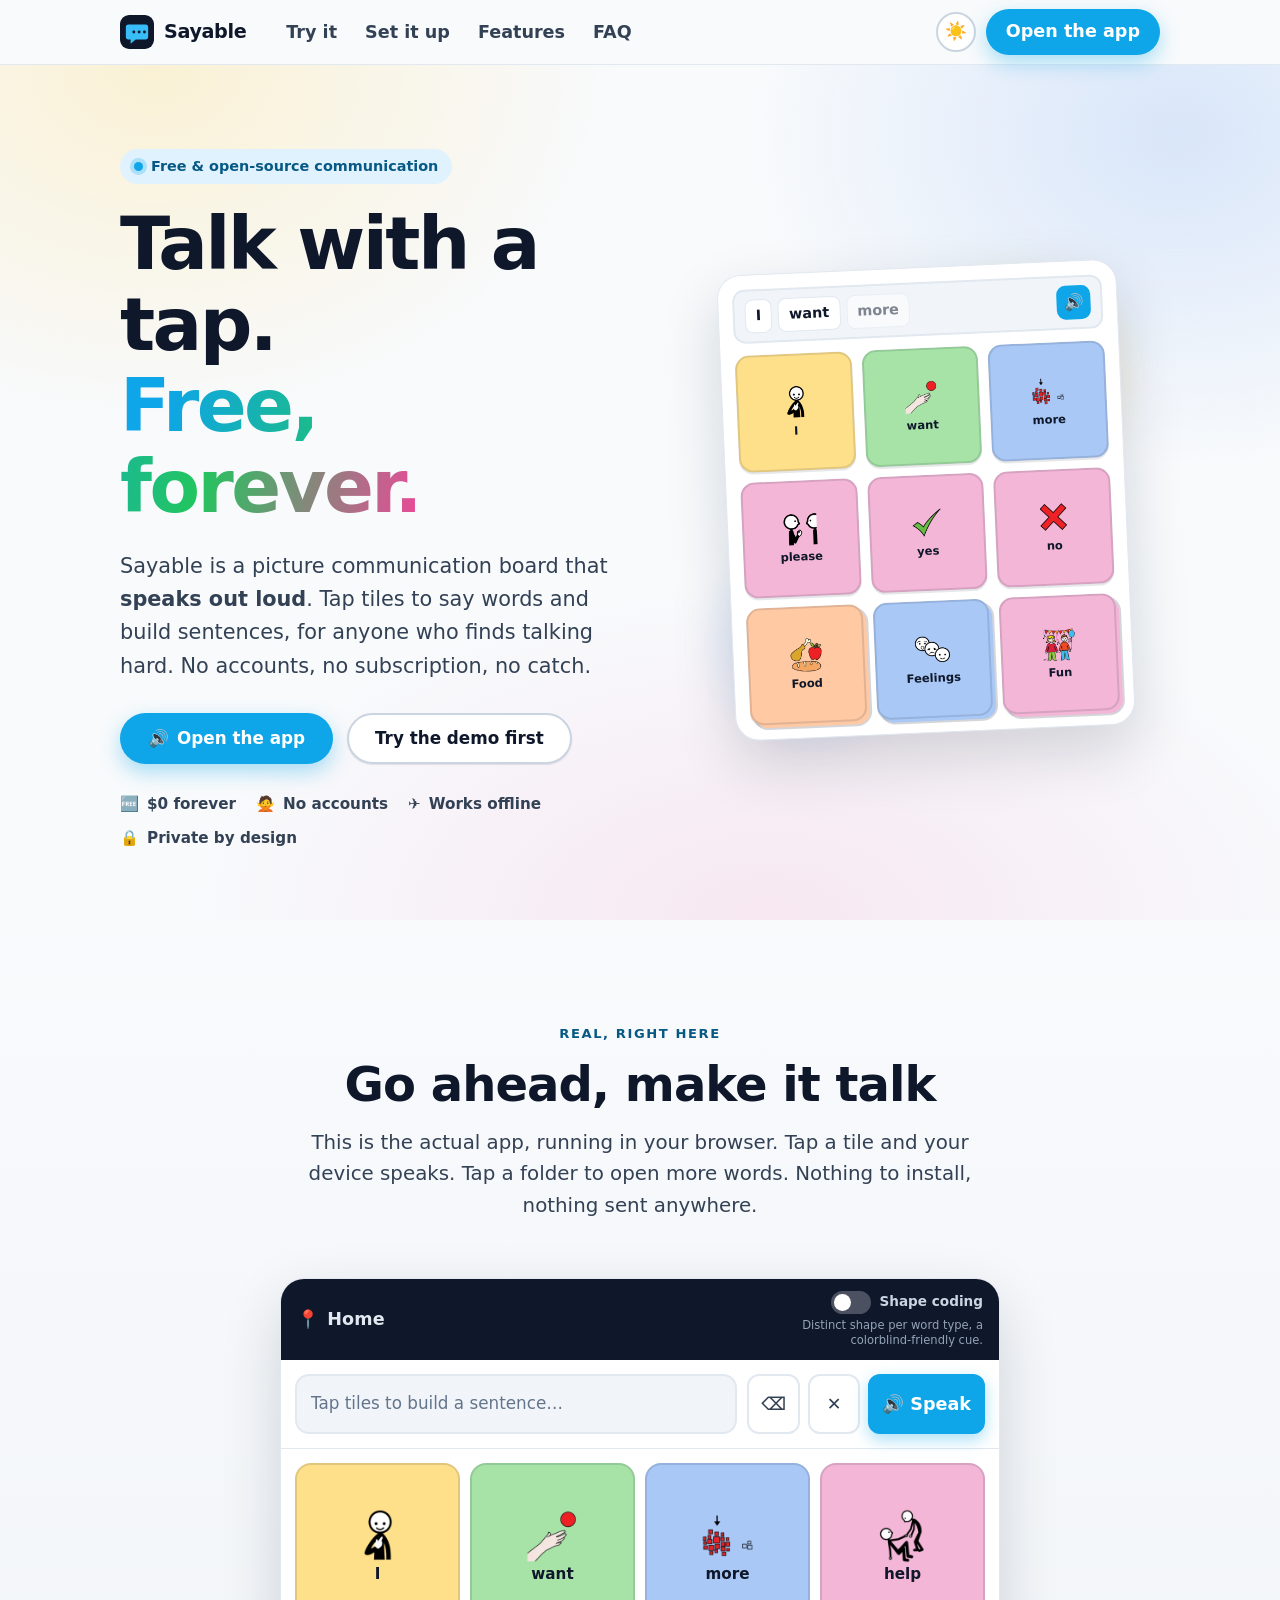
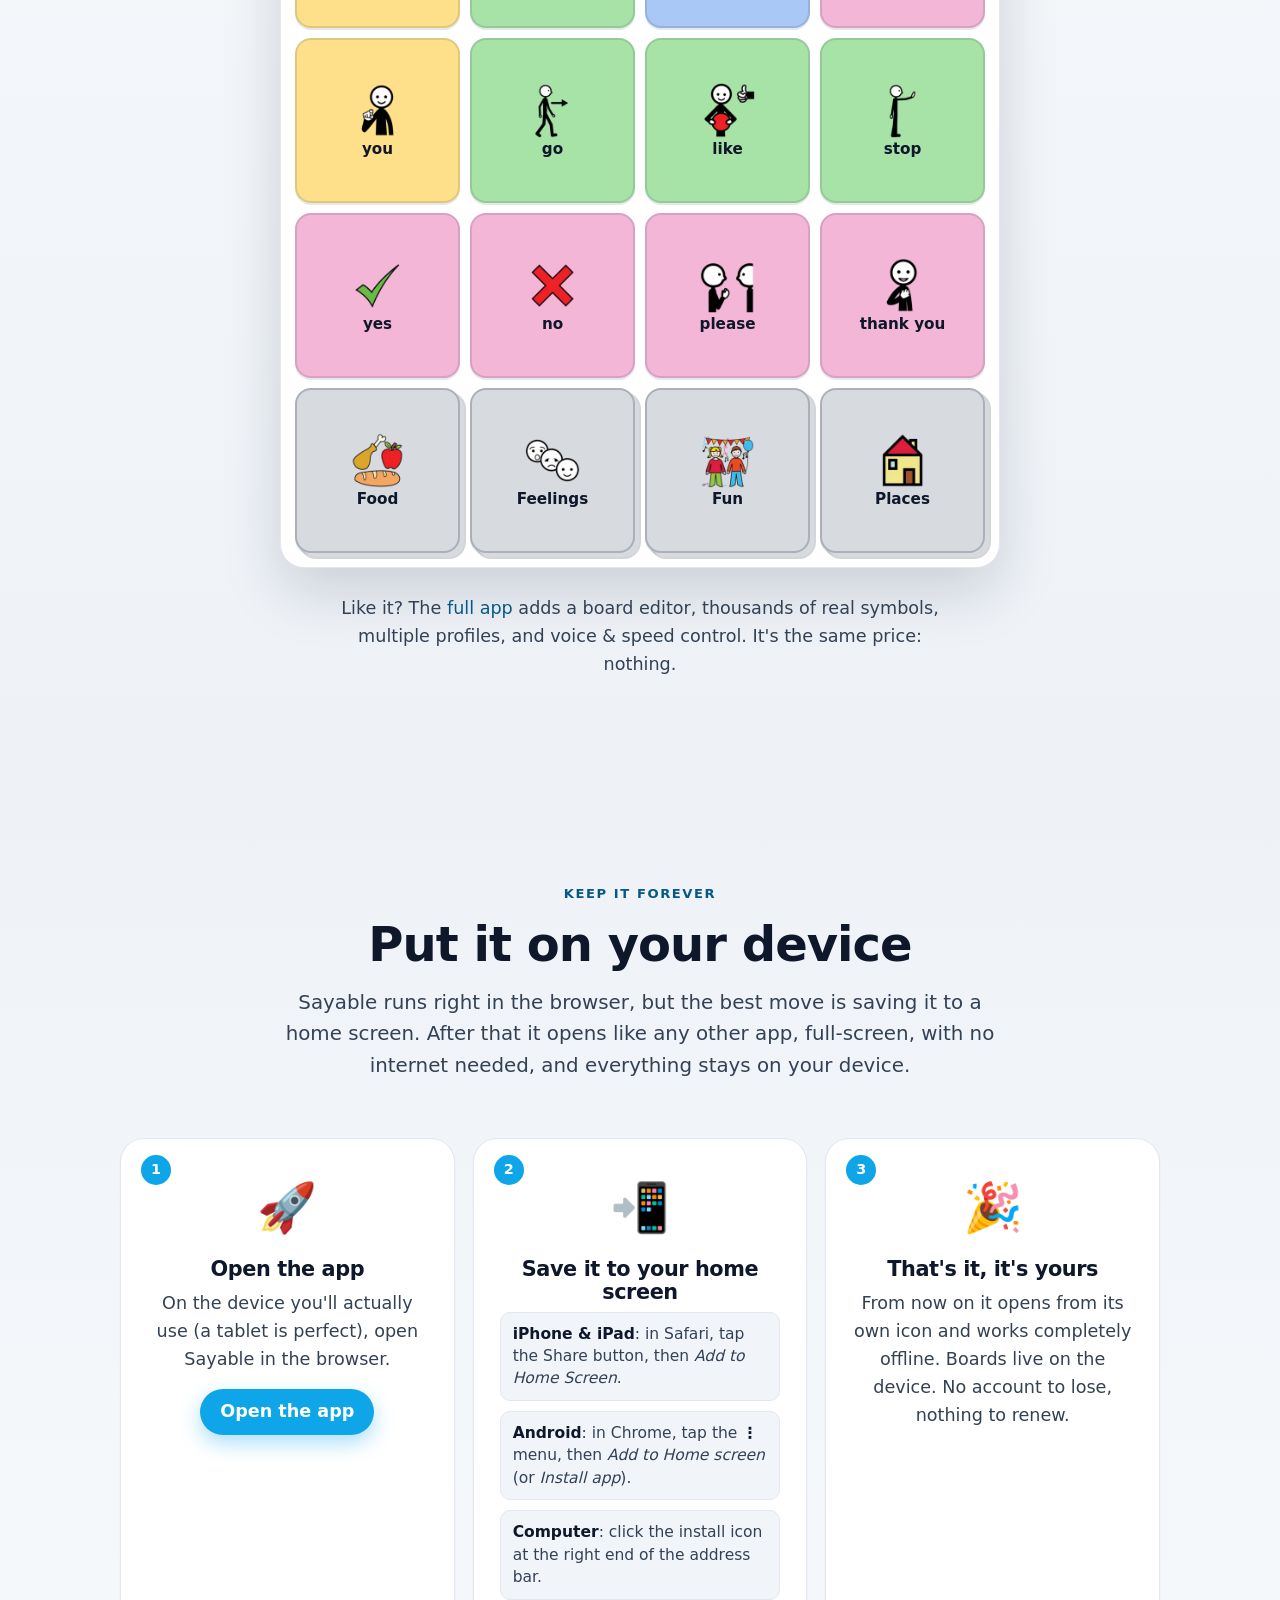
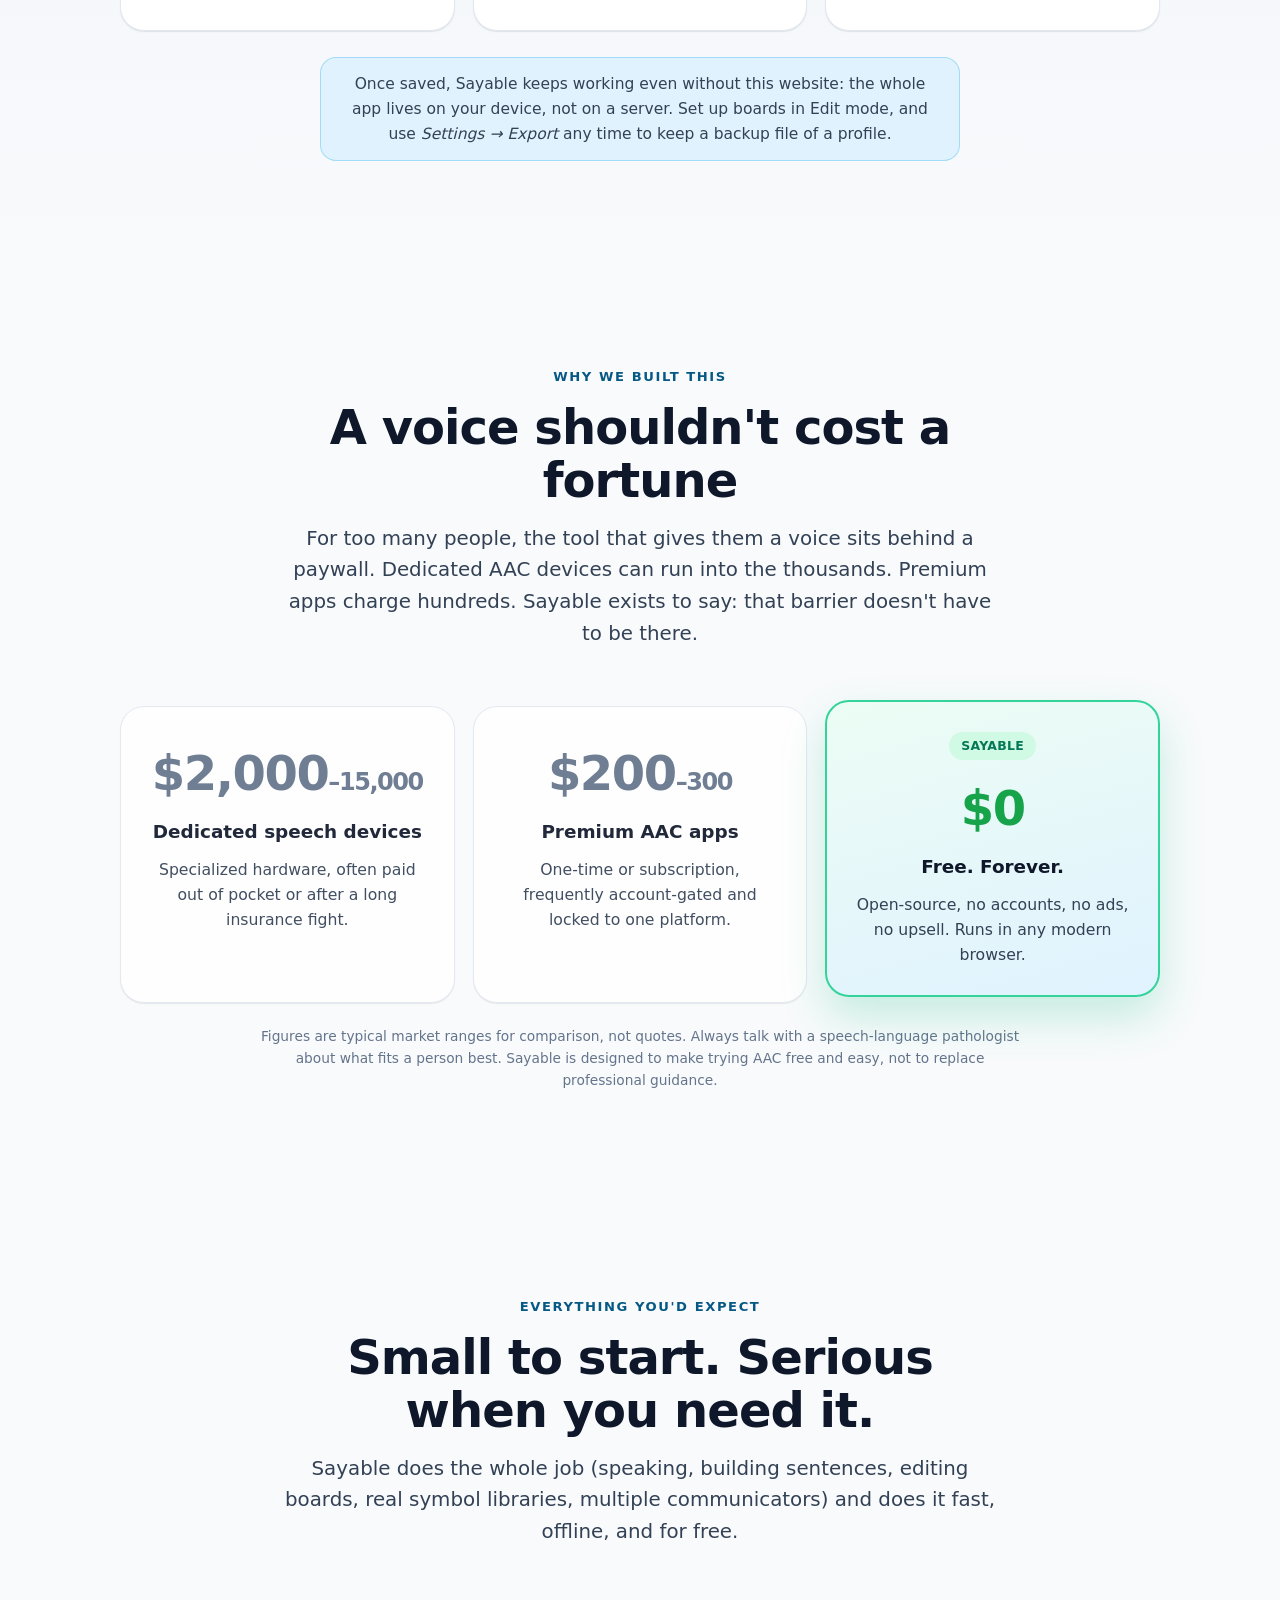
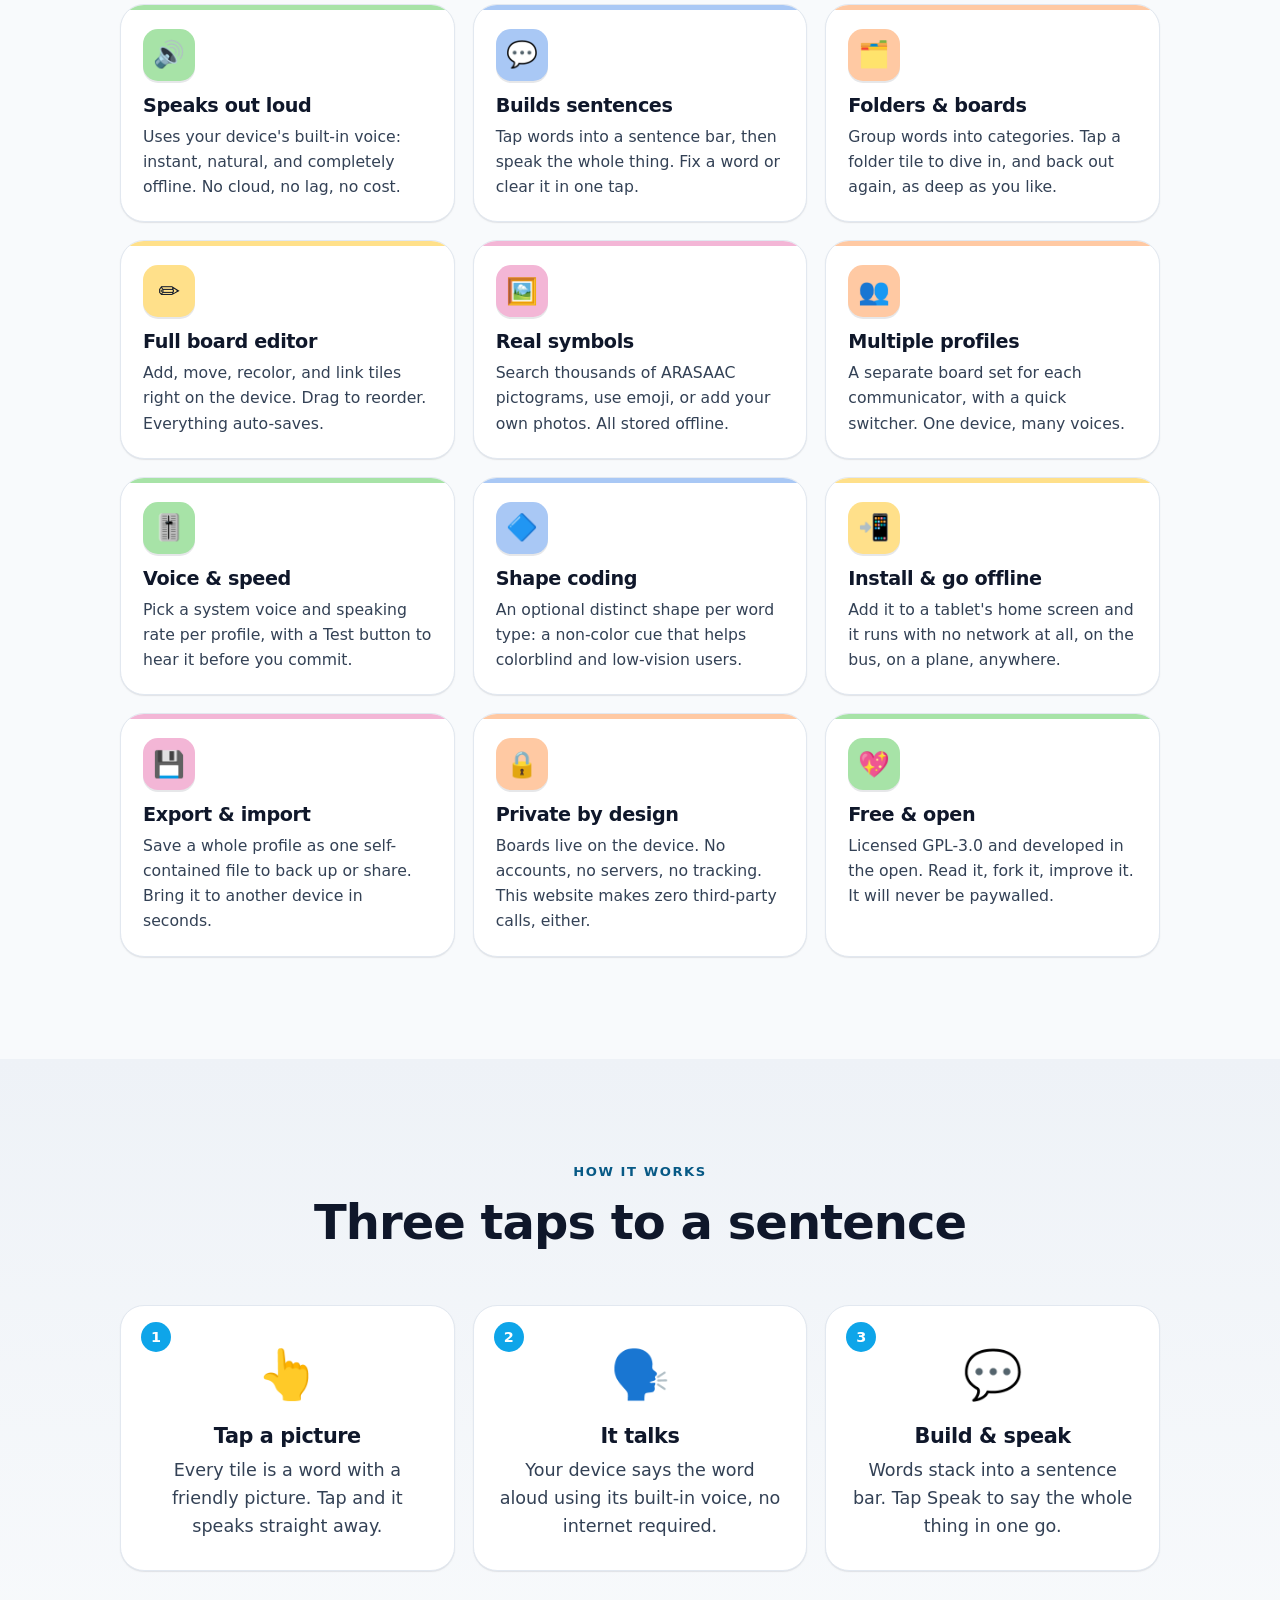
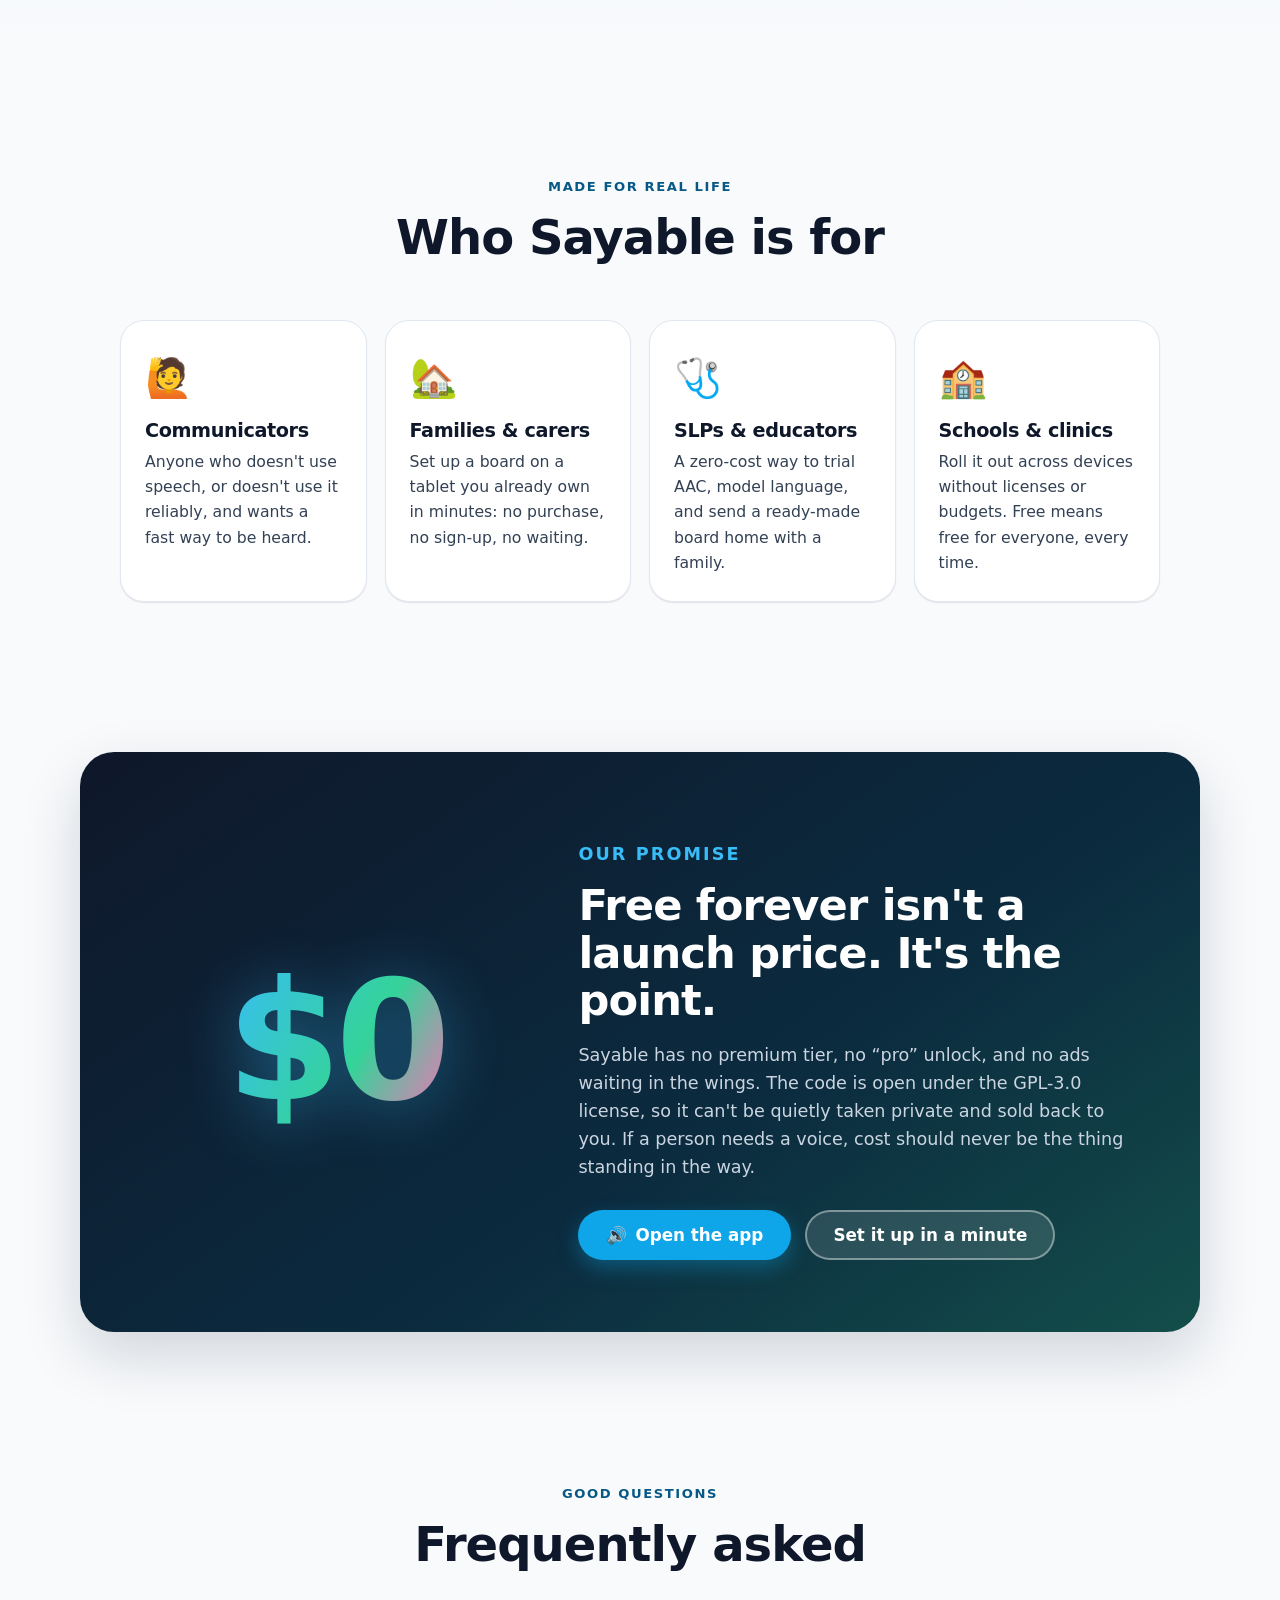
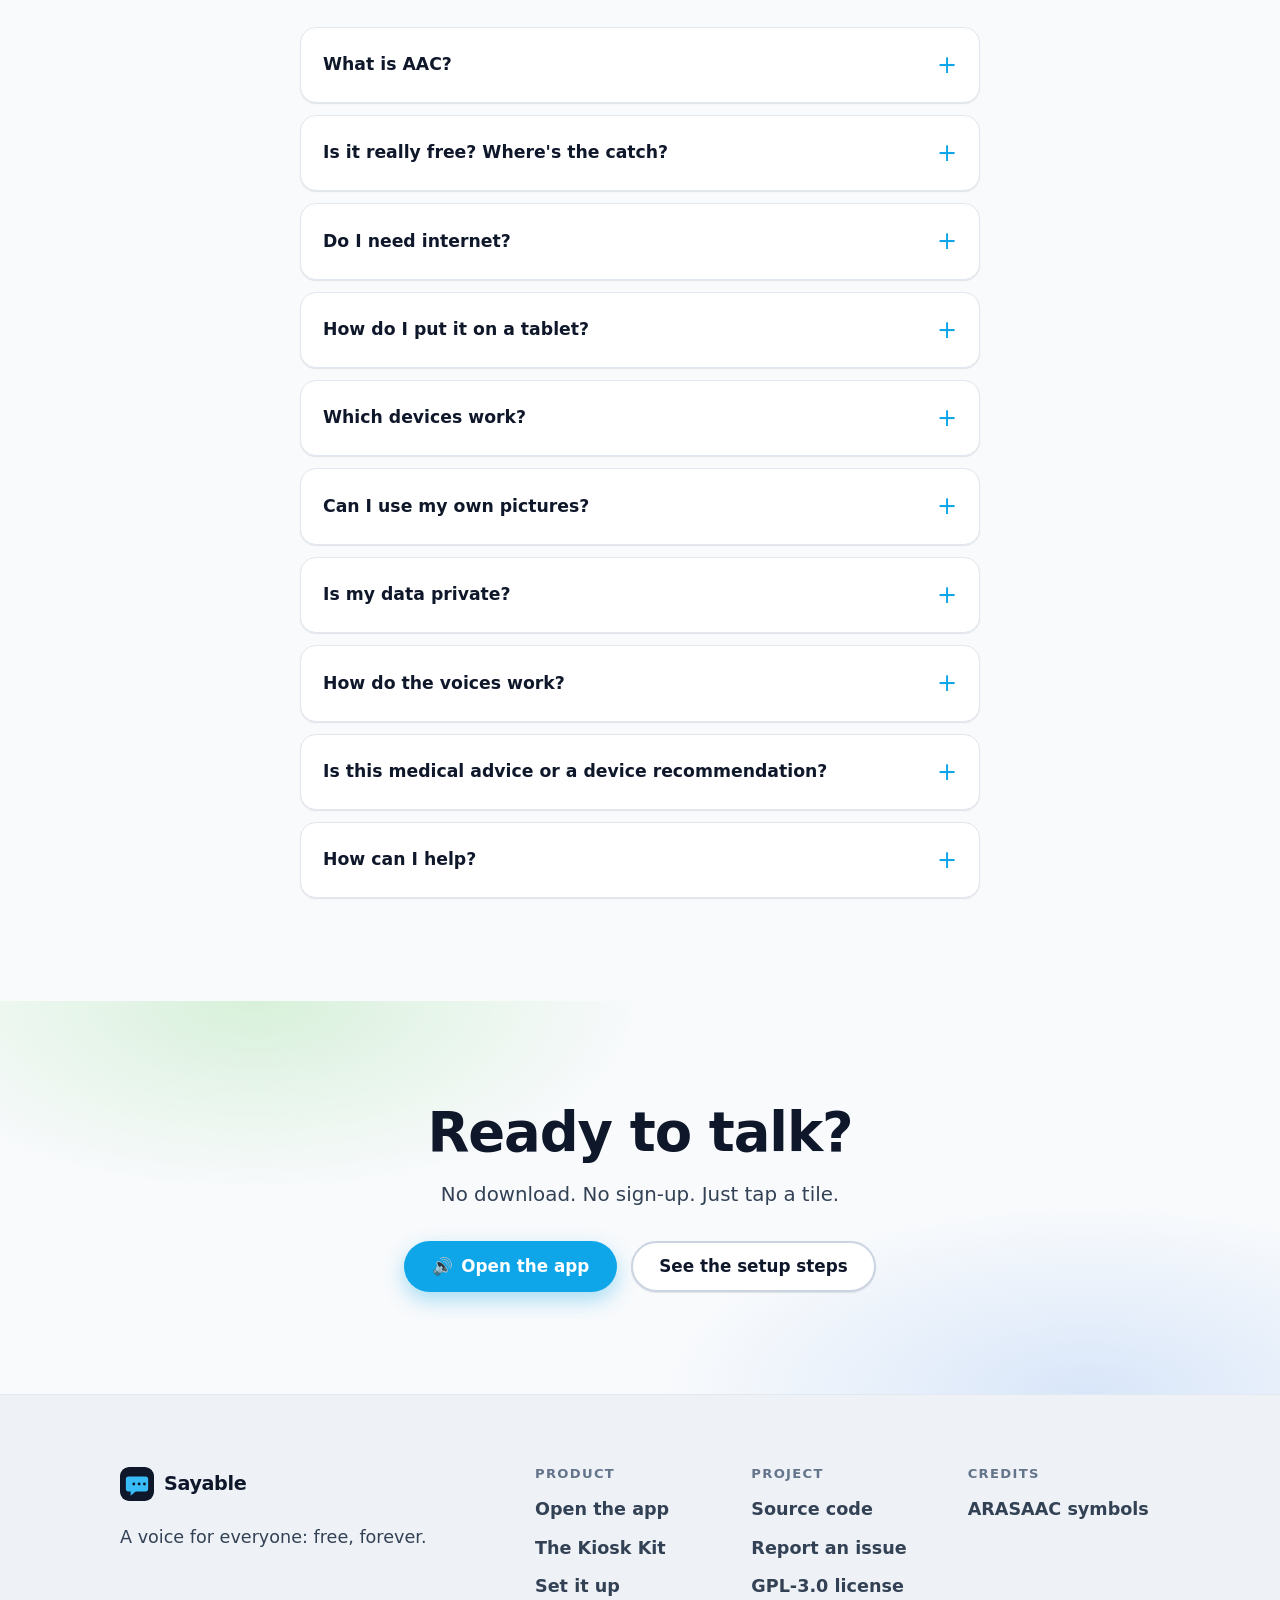
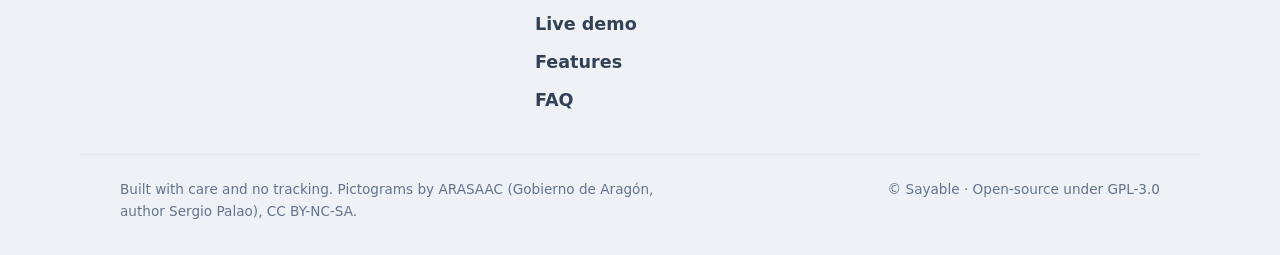
==== commit 7f4a9214: "The Kiosk Kit: QR-provisioned tablet guide + generator + settings Free guide at /kit/ that turns a f" ====
--- a/index.html
+++ b/index.html
@@ -600,6 +600,7 @@
           <div class="footer-col">
             <h3>Product</h3>
             <a href="./app/">Open the app</a>
+            <a href="./kit/">The Kiosk Kit</a>
             <a href="#install">Set it up</a>
             <a href="#demo">Live demo</a>
             <a href="#features">Features</a>
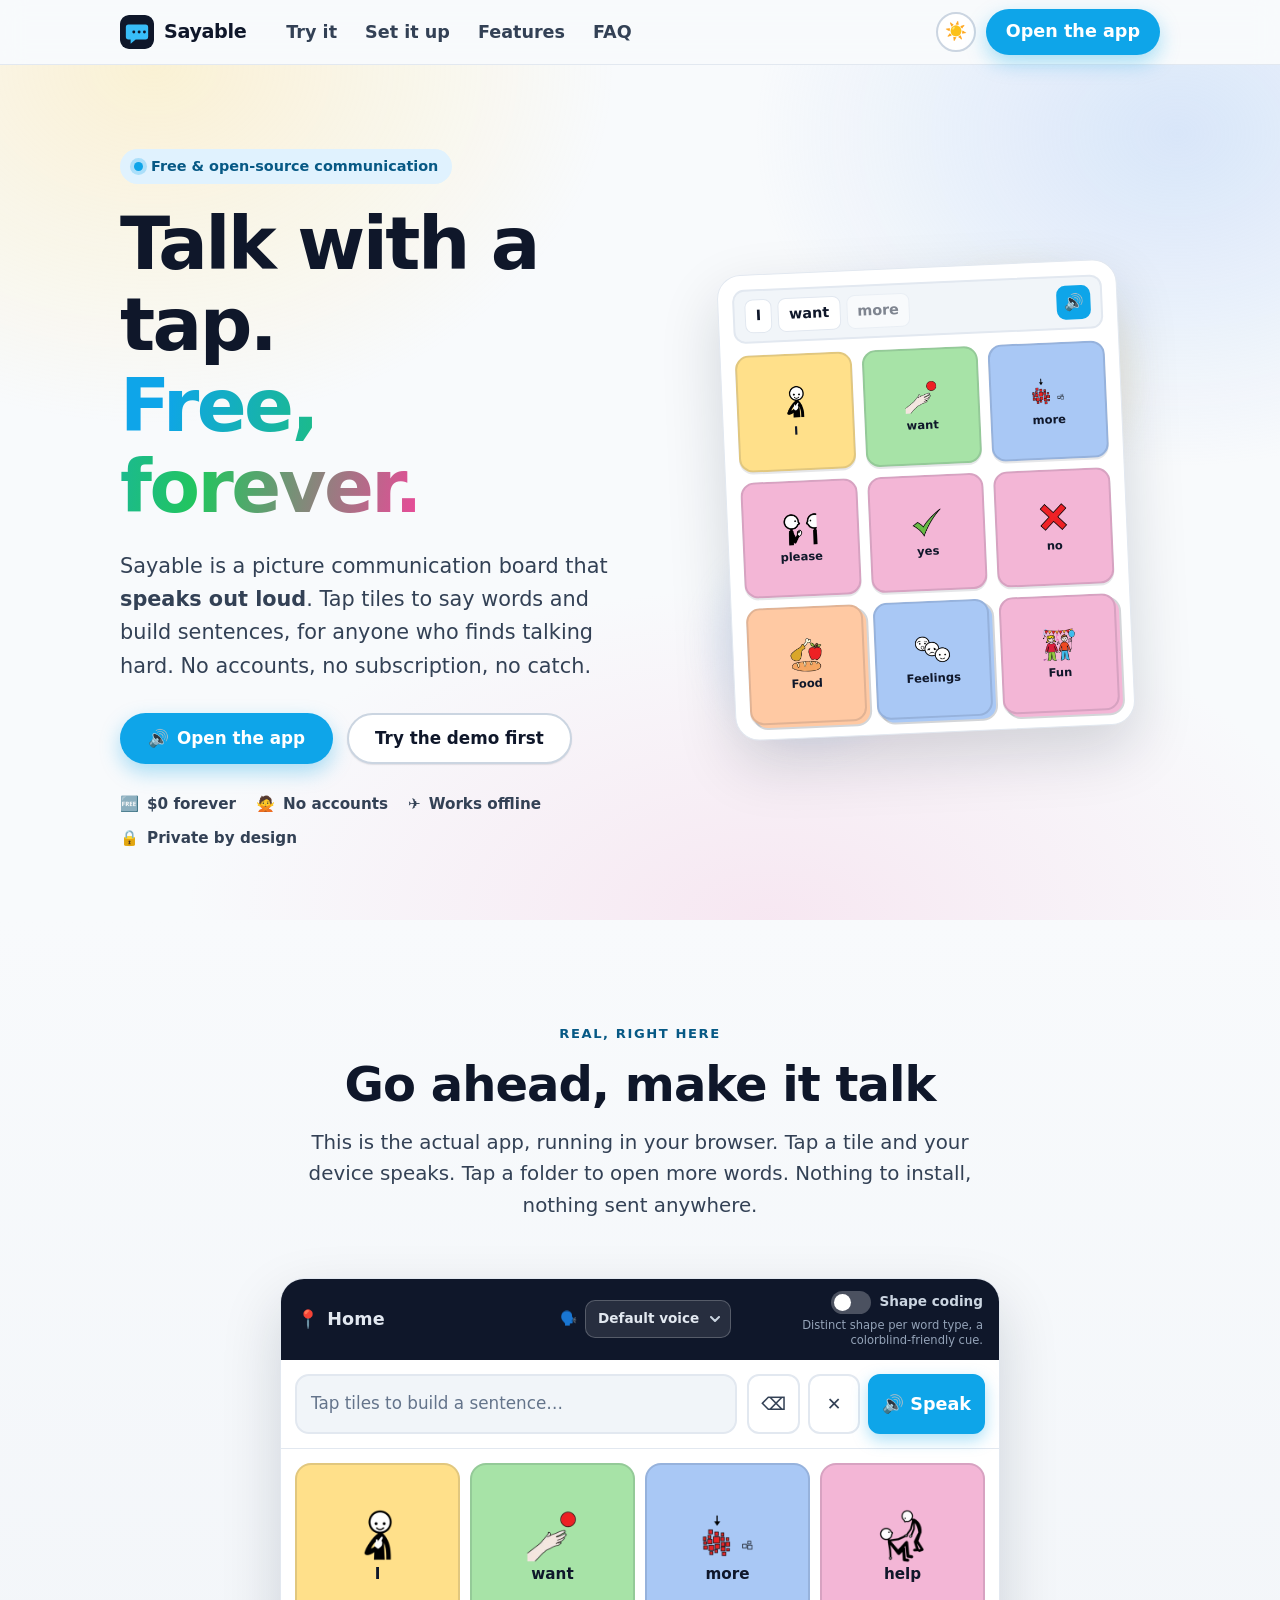
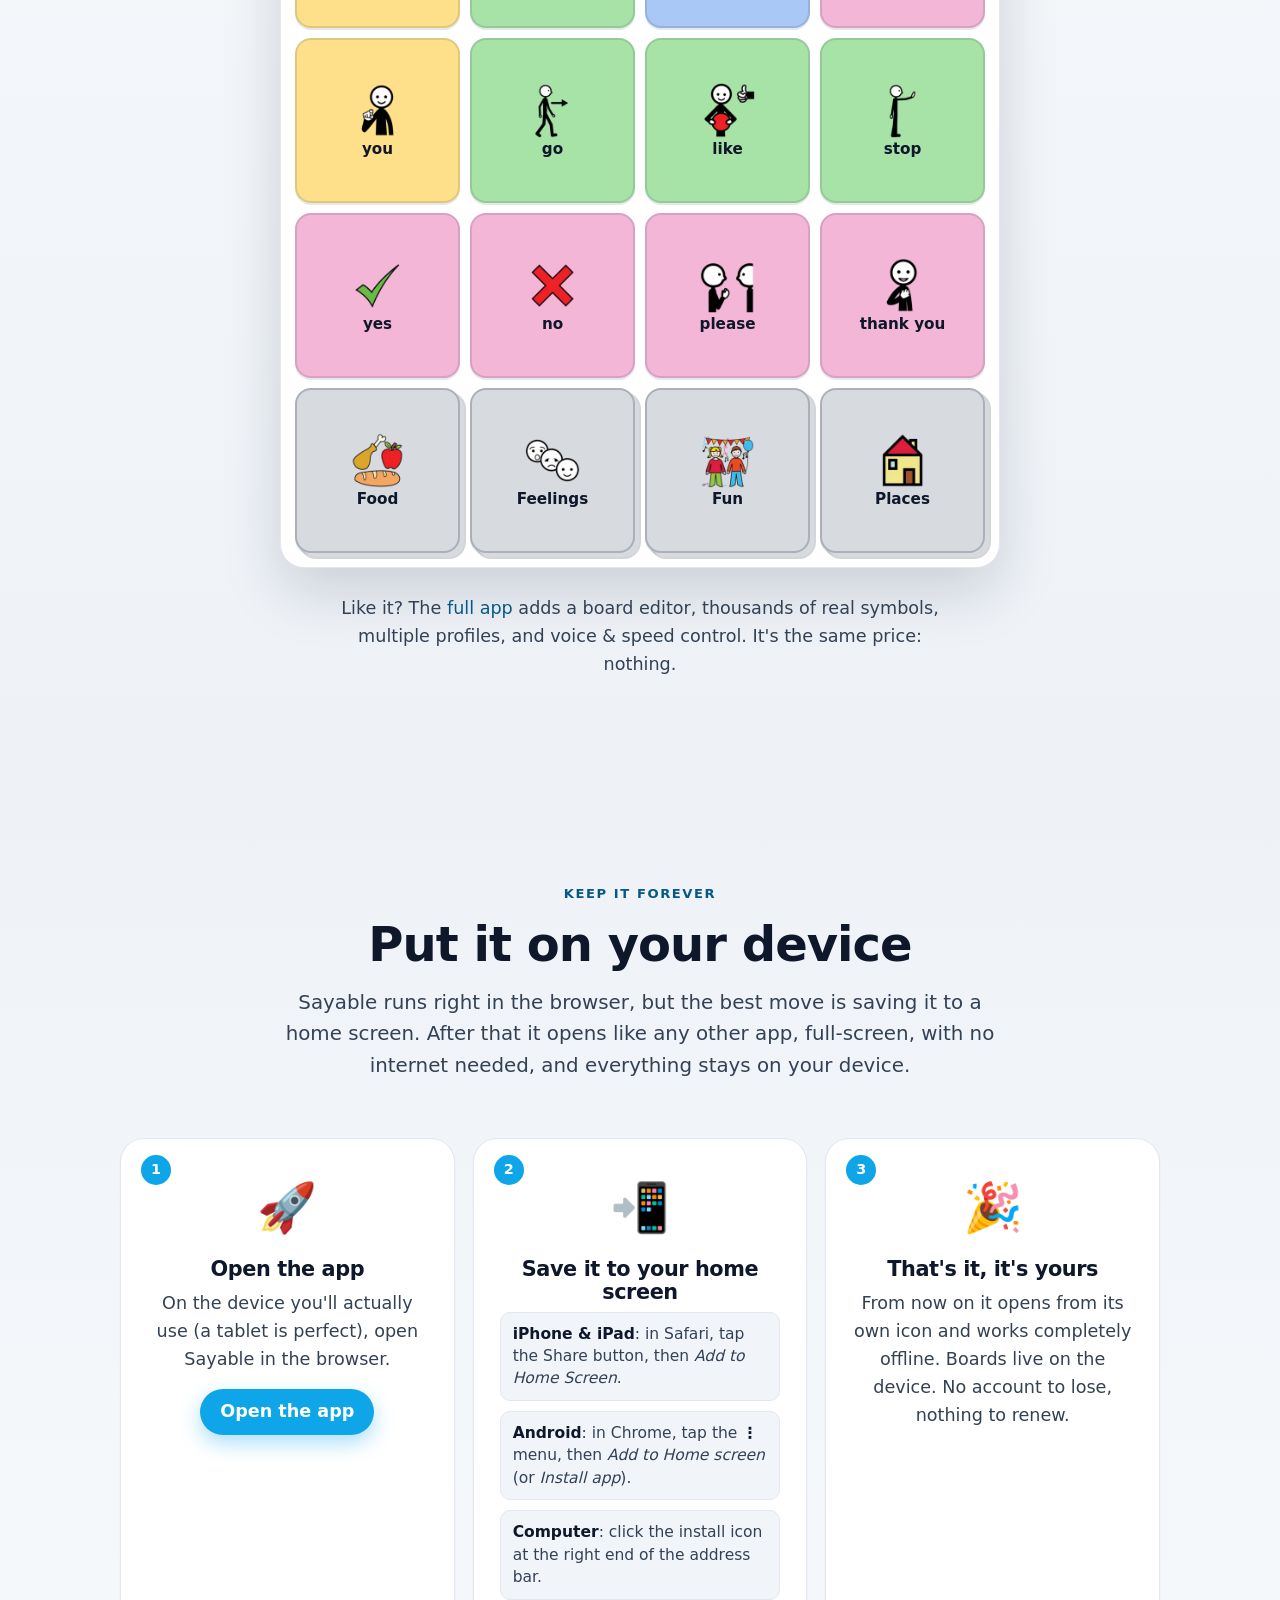
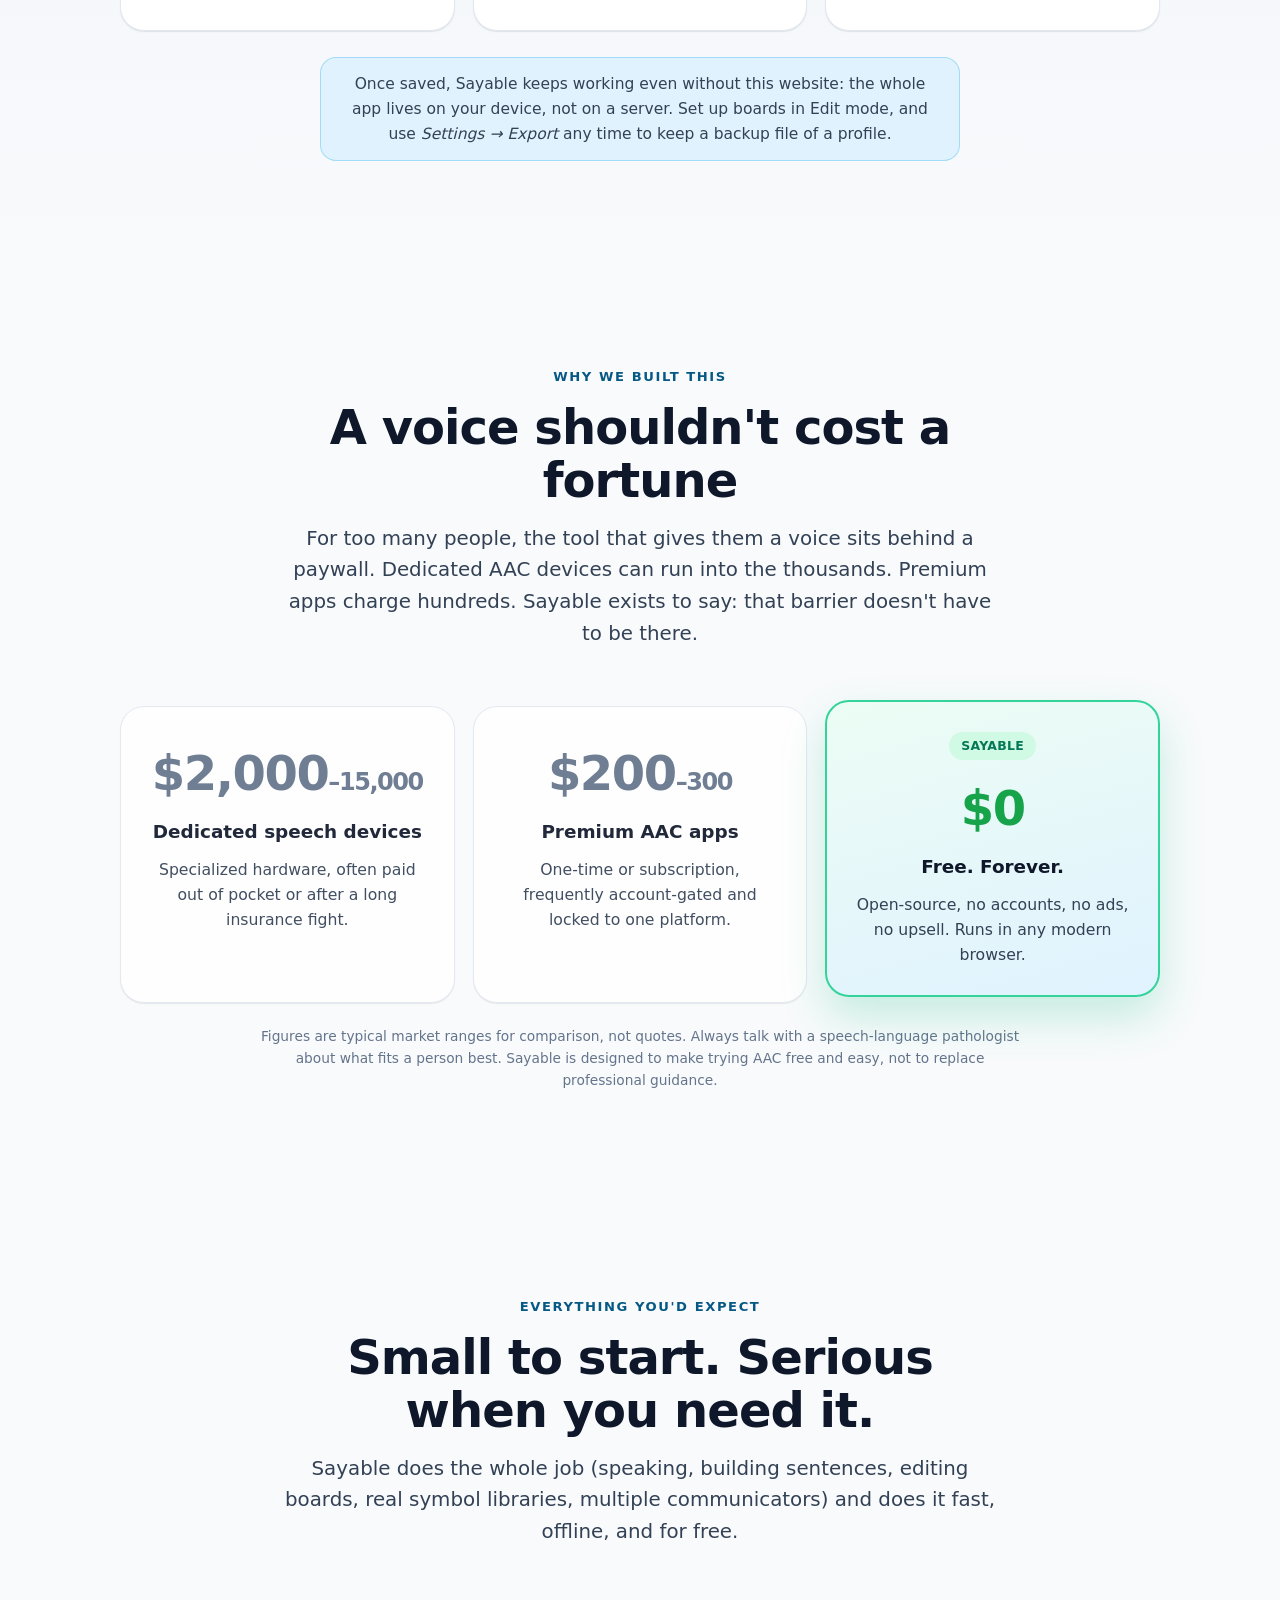
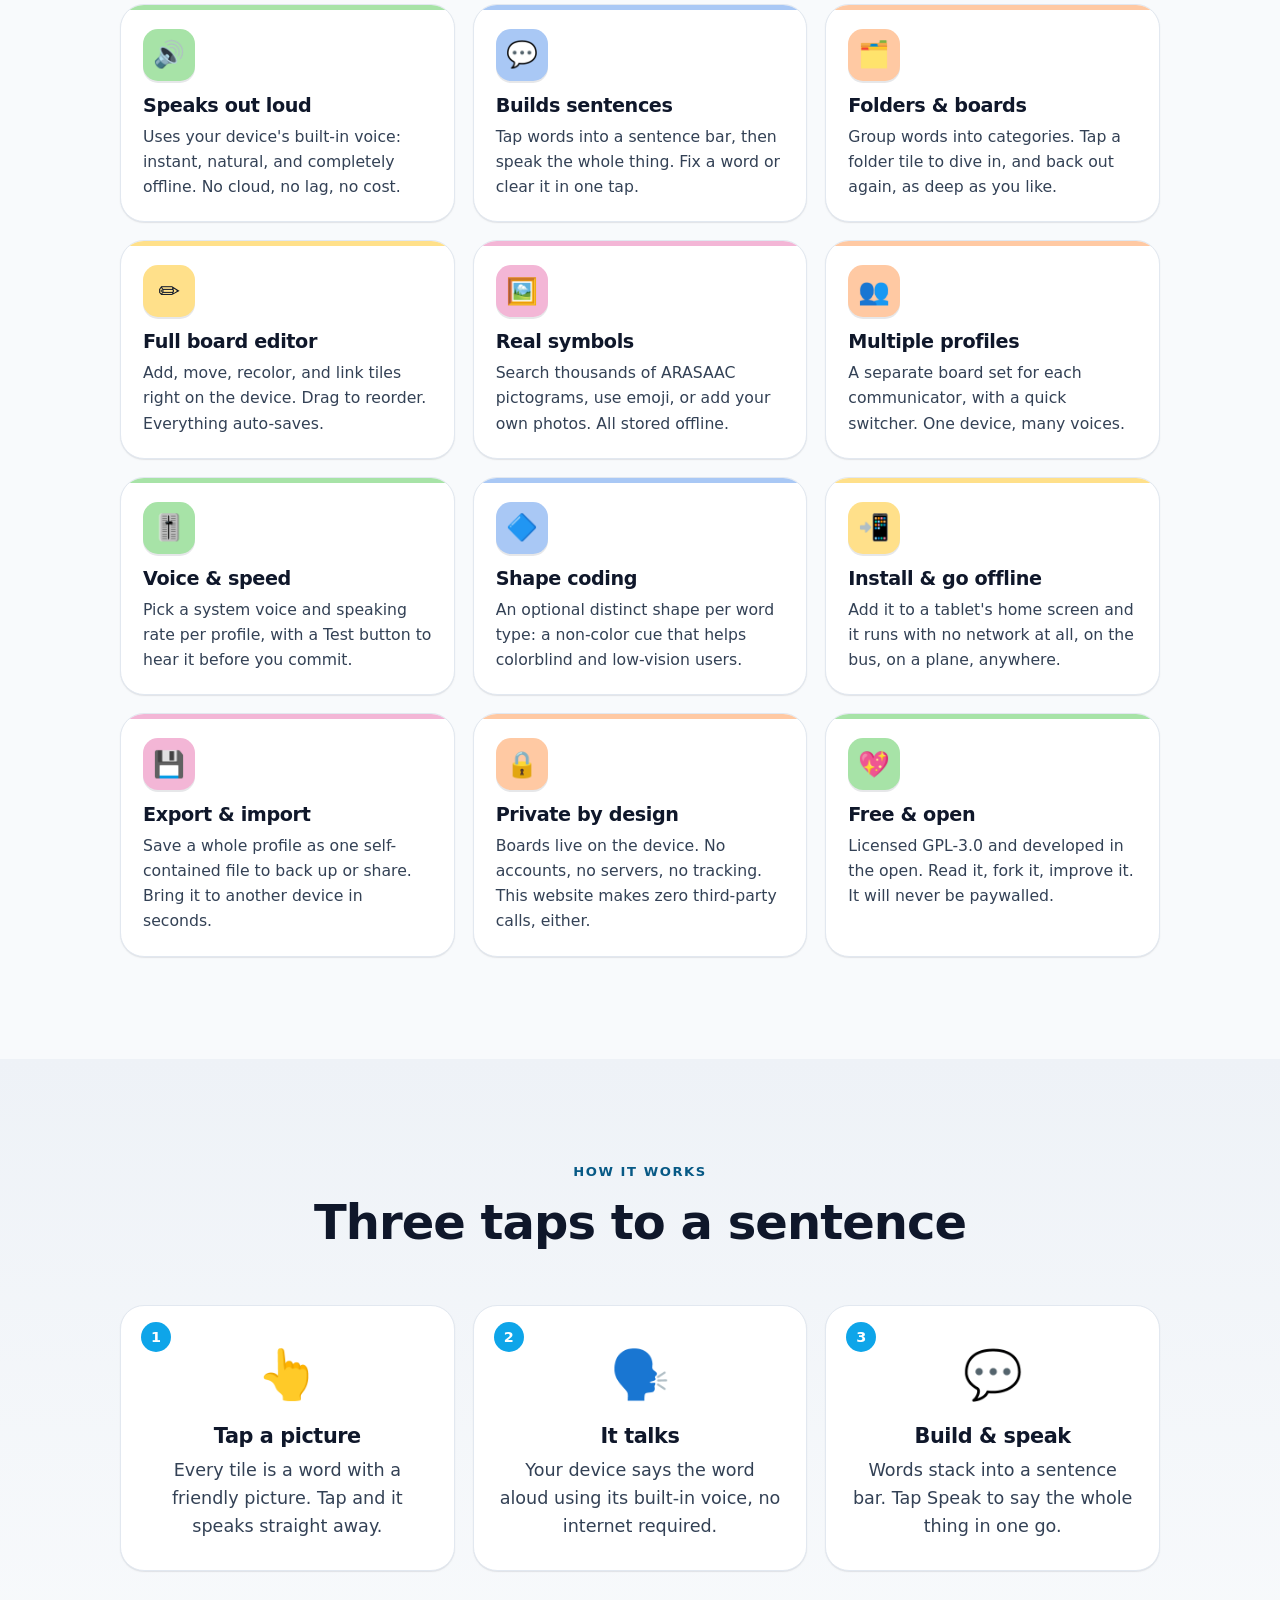
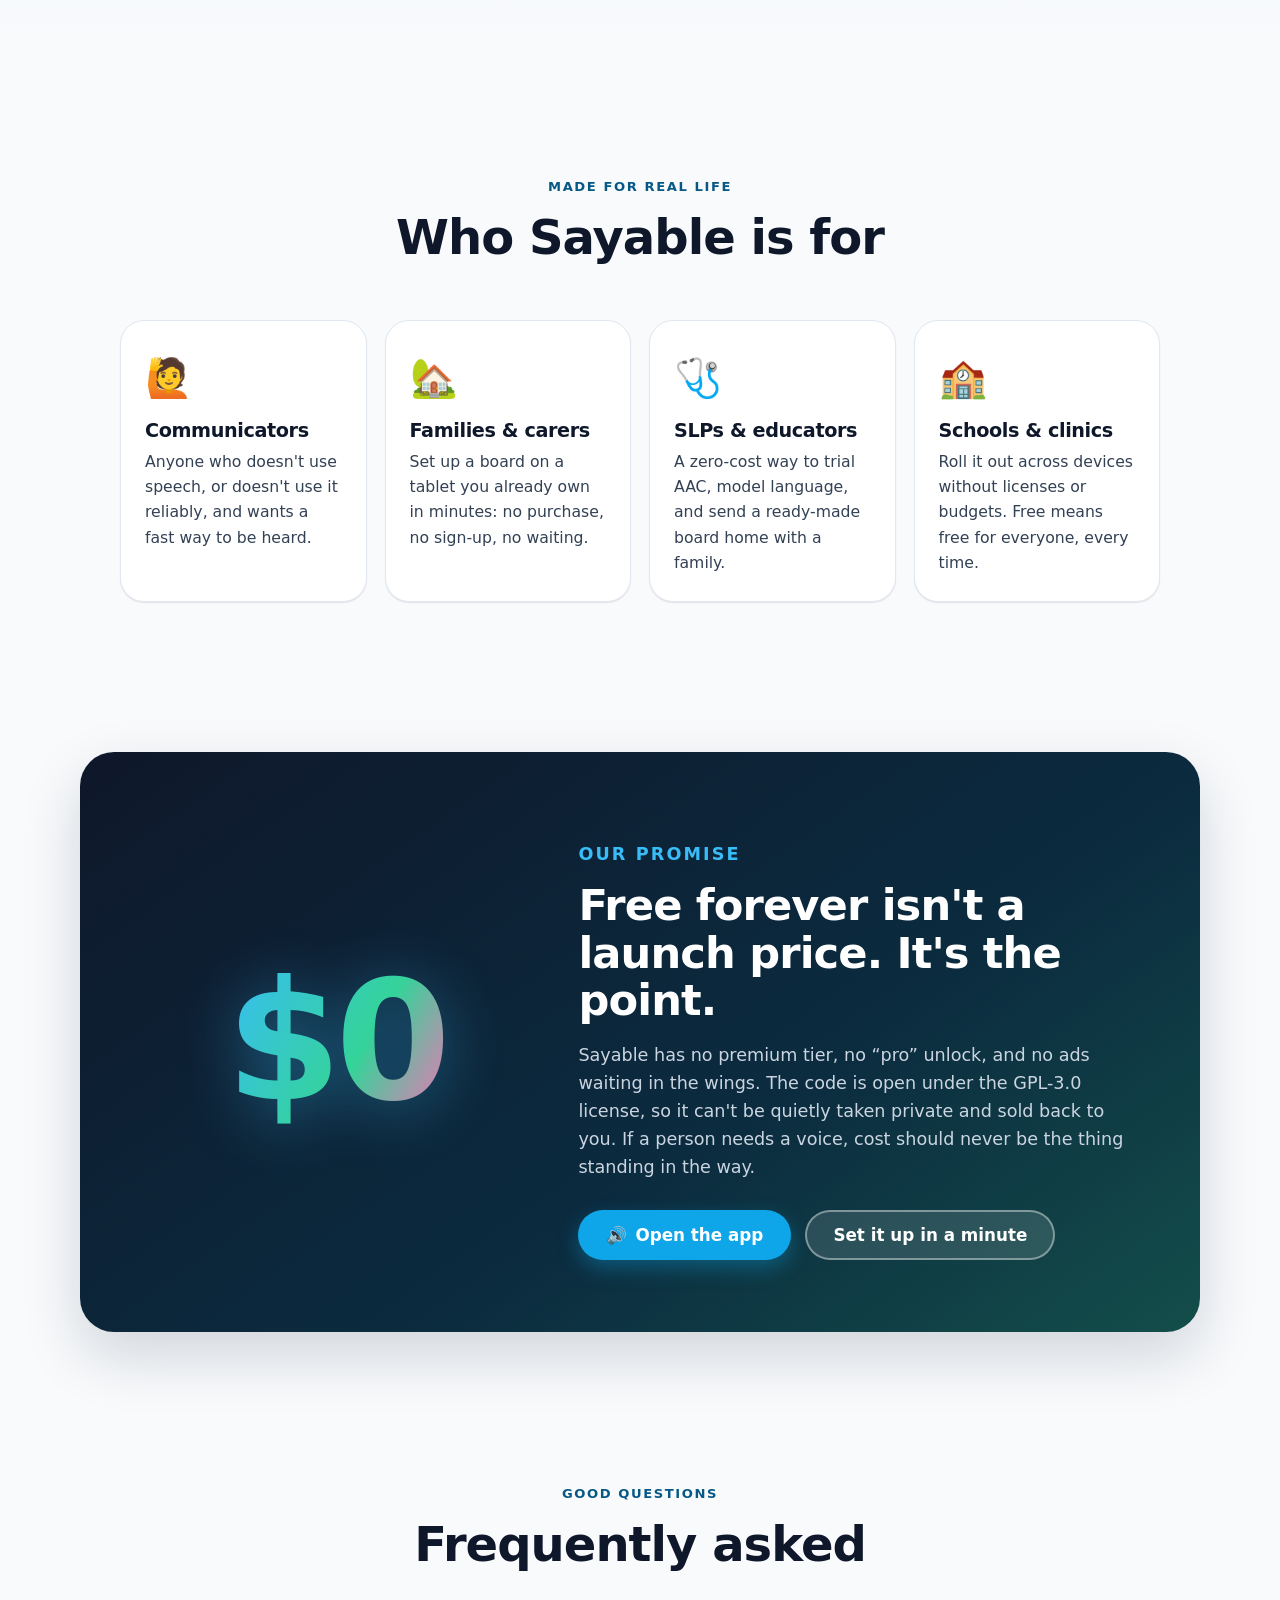
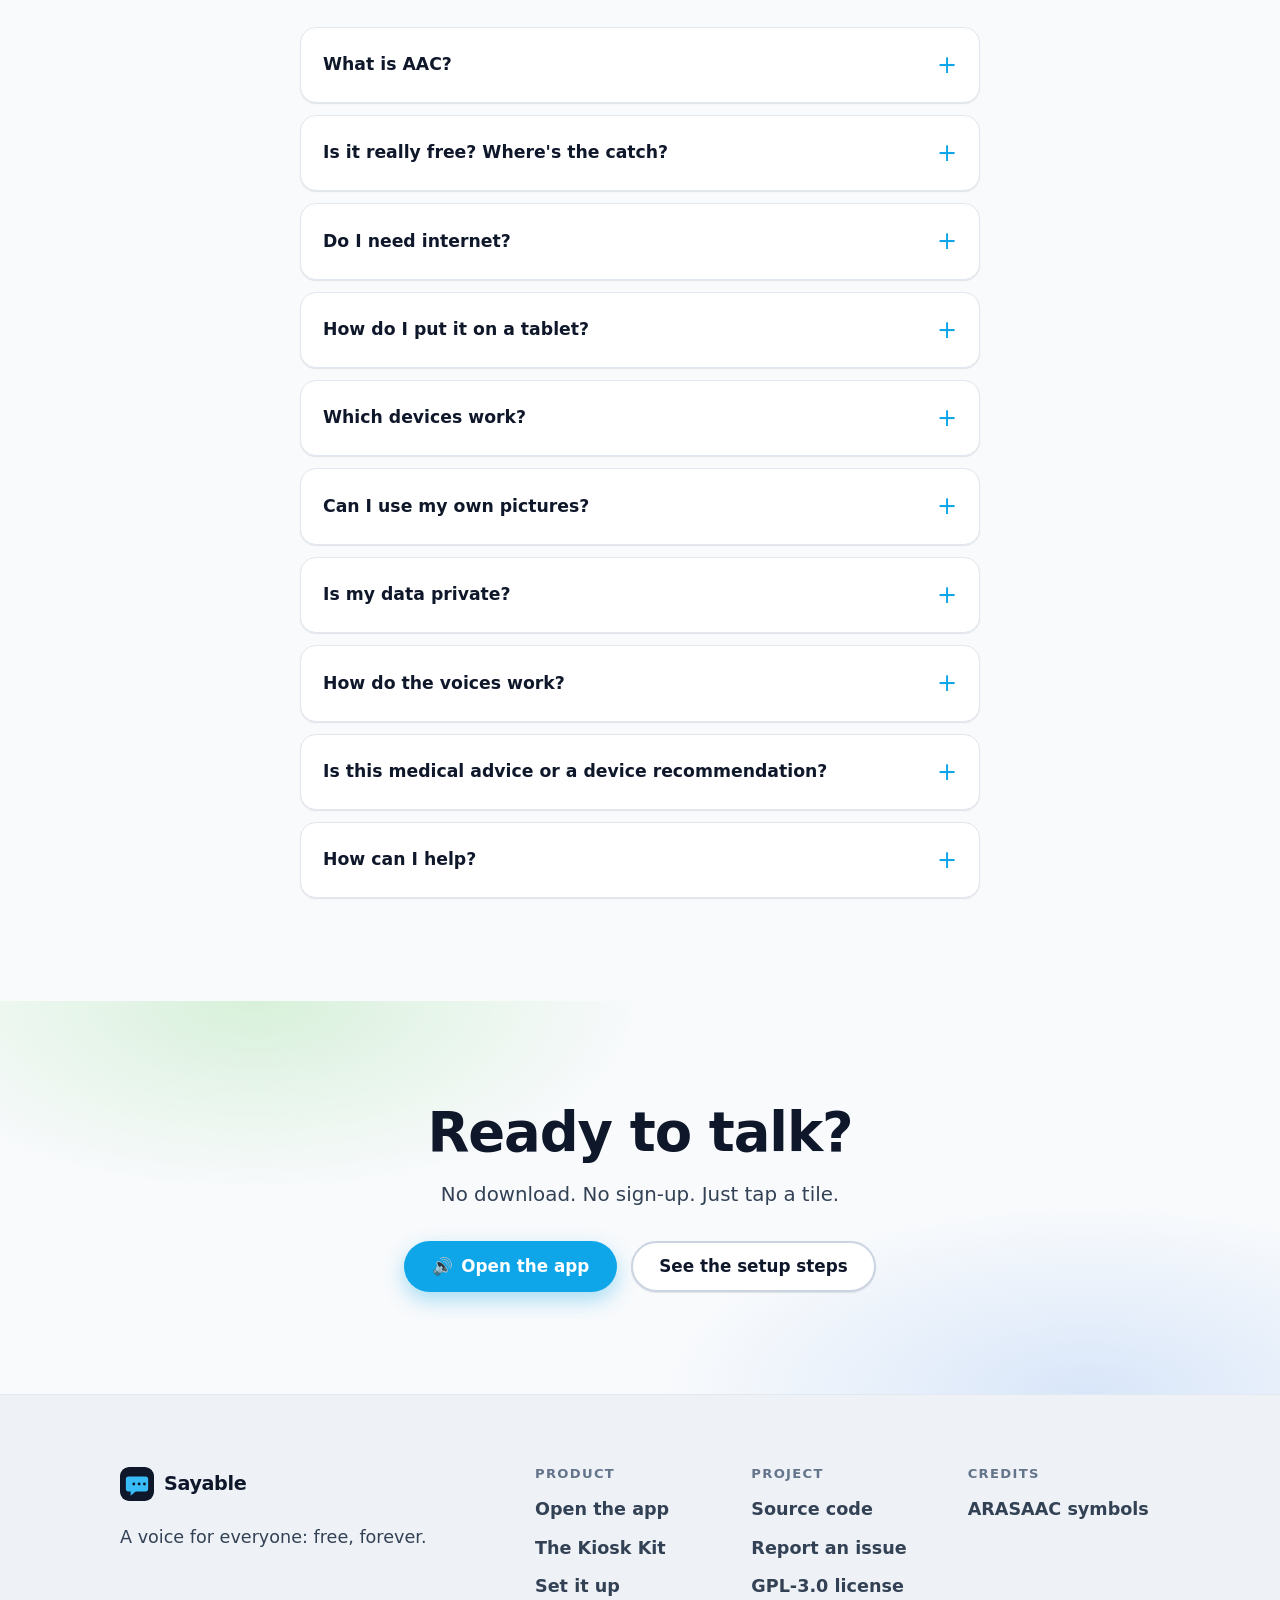
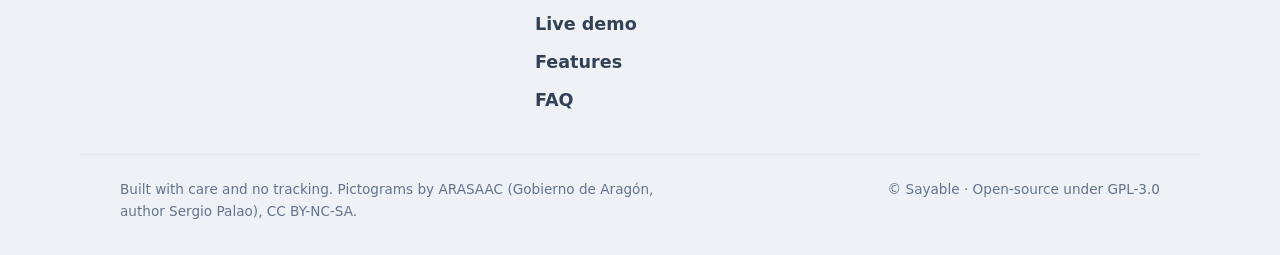
==== commit 689f8fca: "Add a voice picker to the live demo toolbar A styled <select> in the demo toolbar lets visitors pick" ====
--- a/index.html
+++ b/index.html
@@ -180,6 +180,16 @@
           <div class="demo" id="demo-app">
             <div class="demo-toolbar">
               <span class="demo-crumb" id="demo-crumb">Home</span>
+              <label
+                class="voice-picker"
+                id="voice-picker"
+                title="Pick the voice your device speaks with. Voices are built into your browser; nothing is downloaded."
+              >
+                <span class="voice-picker-icon" aria-hidden="true">🗣️</span>
+                <select id="voice-select" aria-label="Speaking voice">
+                  <option value="">Default voice</option>
+                </select>
+              </label>
               <div class="demo-toggles">
                 <label
                   class="mini-switch"
--- a/styles.css
+++ b/styles.css
@@ -575,6 +575,7 @@
 }
 .demo-toolbar {
   display: flex;
+  flex-wrap: wrap; /* crumb, voice picker, and toggle degrade to rows */
   align-items: center;
   justify-content: space-between;
   gap: 12px;
@@ -649,6 +650,49 @@
   transform: translateX(17px);
 }
 .mini-switch input:focus-visible + .mini-switch-track {
+  outline: 3px solid var(--accent-2);
+  outline-offset: 2px;
+}
+
+/* Voice picker: lives on the always-dark toolbar, so like the mini switch
+   above it keeps the toolbar's own palette in both site themes. */
+.voice-picker {
+  display: inline-flex;
+  align-items: center;
+  gap: 8px;
+  margin-left: auto; /* hug the toggles instead of floating mid-bar */
+  font-size: 0.85rem;
+  font-weight: 600;
+  color: #cbd5e1;
+  cursor: pointer;
+}
+.voice-picker[hidden] {
+  display: none; /* JS hides the whole control when speech is unsupported */
+}
+.voice-picker select {
+  appearance: none;
+  -webkit-appearance: none;
+  font: inherit;
+  color: #e2e8f0;
+  background-color: rgba(255, 255, 255, 0.1);
+  border: 1px solid rgba(255, 255, 255, 0.22);
+  border-radius: var(--radius-sm);
+  padding: 7px 30px 7px 12px;
+  max-width: 200px;
+  overflow: hidden;
+  text-overflow: ellipsis;
+  white-space: nowrap;
+  cursor: pointer;
+  color-scheme: dark; /* native dropdown list matches the dark toolbar */
+  background-image: url("data:image/svg+xml;utf8,<svg xmlns='http://www.w3.org/2000/svg' width='10' height='6' viewBox='0 0 10 6'><path d='M1 1l4 4 4-4' fill='none' stroke='%23cbd5e1' stroke-width='2' stroke-linecap='round' stroke-linejoin='round'/></svg>");
+  background-repeat: no-repeat;
+  background-position: right 10px center;
+  transition: background-color 0.15s ease;
+}
+.voice-picker select:hover {
+  background-color: rgba(255, 255, 255, 0.16);
+}
+.voice-picker select:focus-visible {
   outline: 3px solid var(--accent-2);
   outline-offset: 2px;
 }
@@ -1352,6 +1396,16 @@
     align-items: flex-start;
     width: 100%;
   }
+  /* Voice picker gets its own full row so the crumb, picker, and toggle
+     stack instead of jostling. */
+  .voice-picker {
+    margin-left: 0;
+    width: 100%;
+  }
+  .voice-picker select {
+    flex: 1 1 auto;
+    max-width: none;
+  }
   .mini-switch-help {
     text-align: left;
     max-width: none;
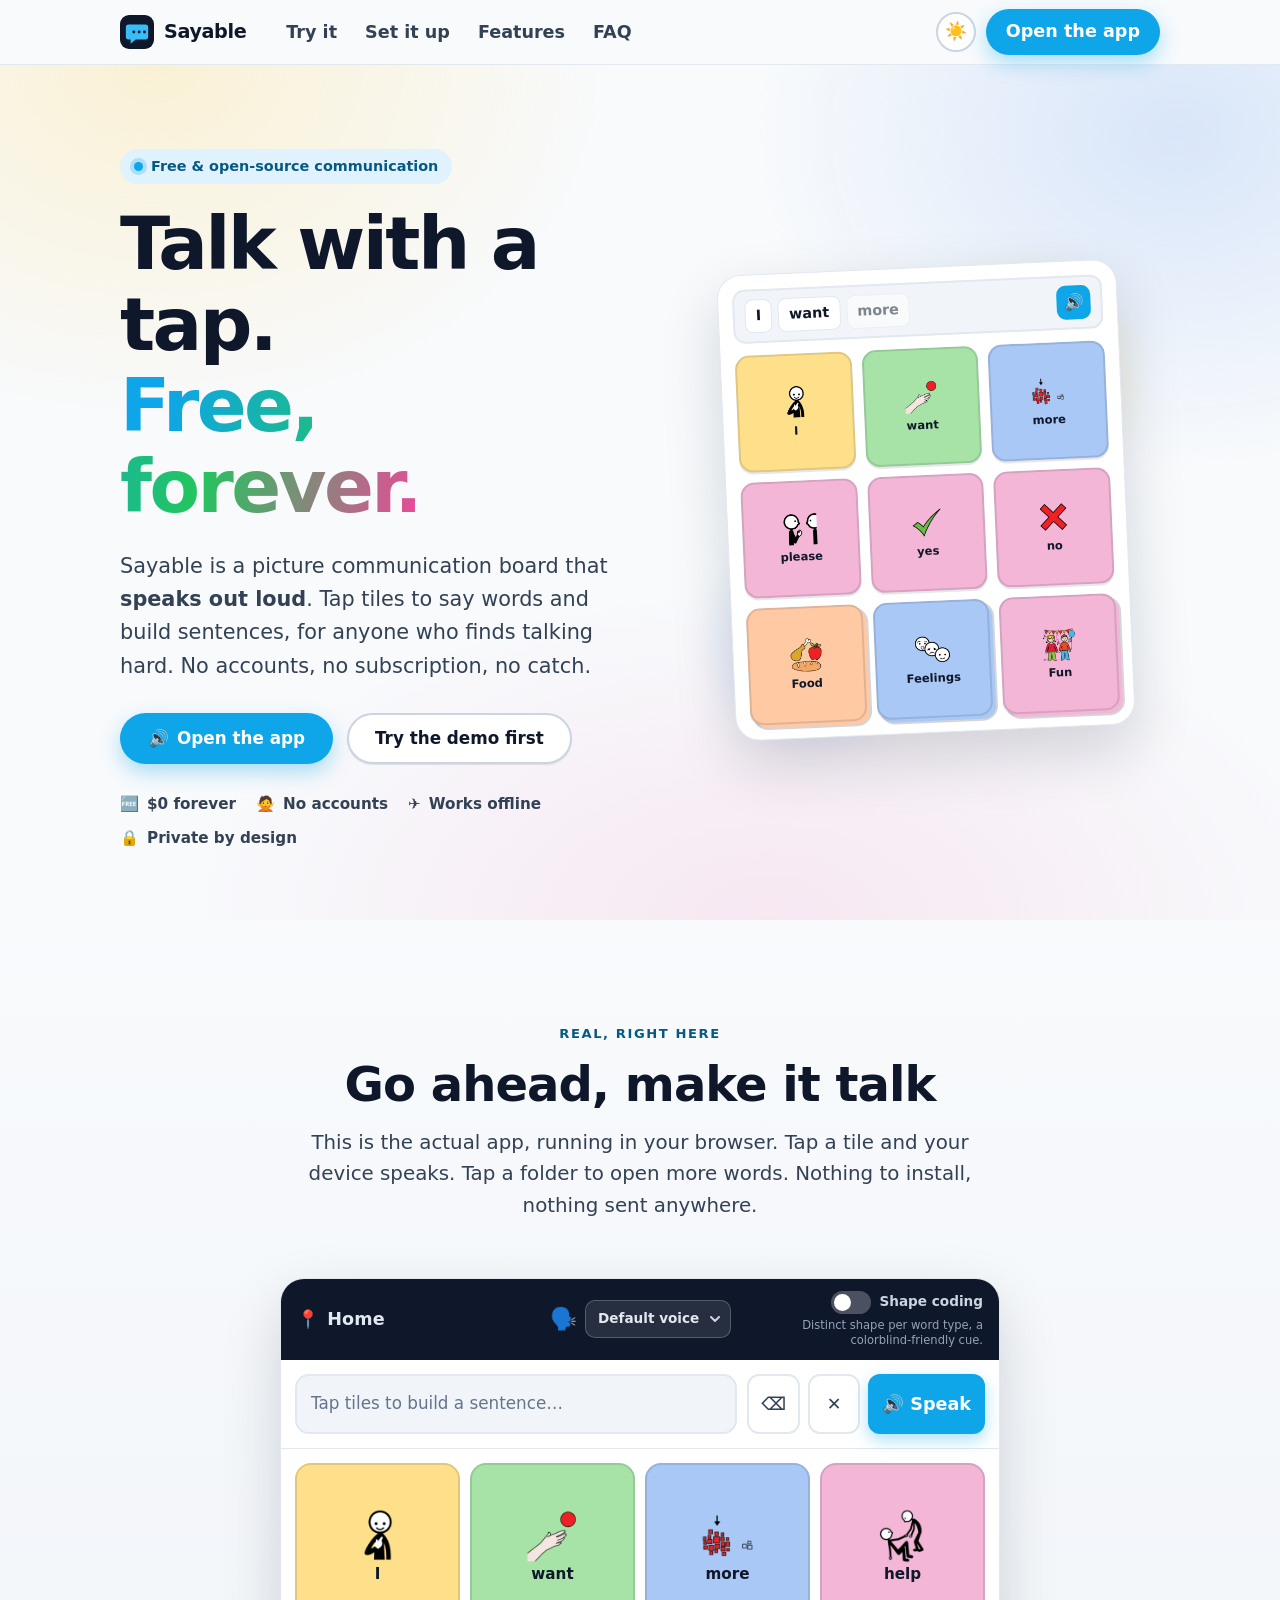
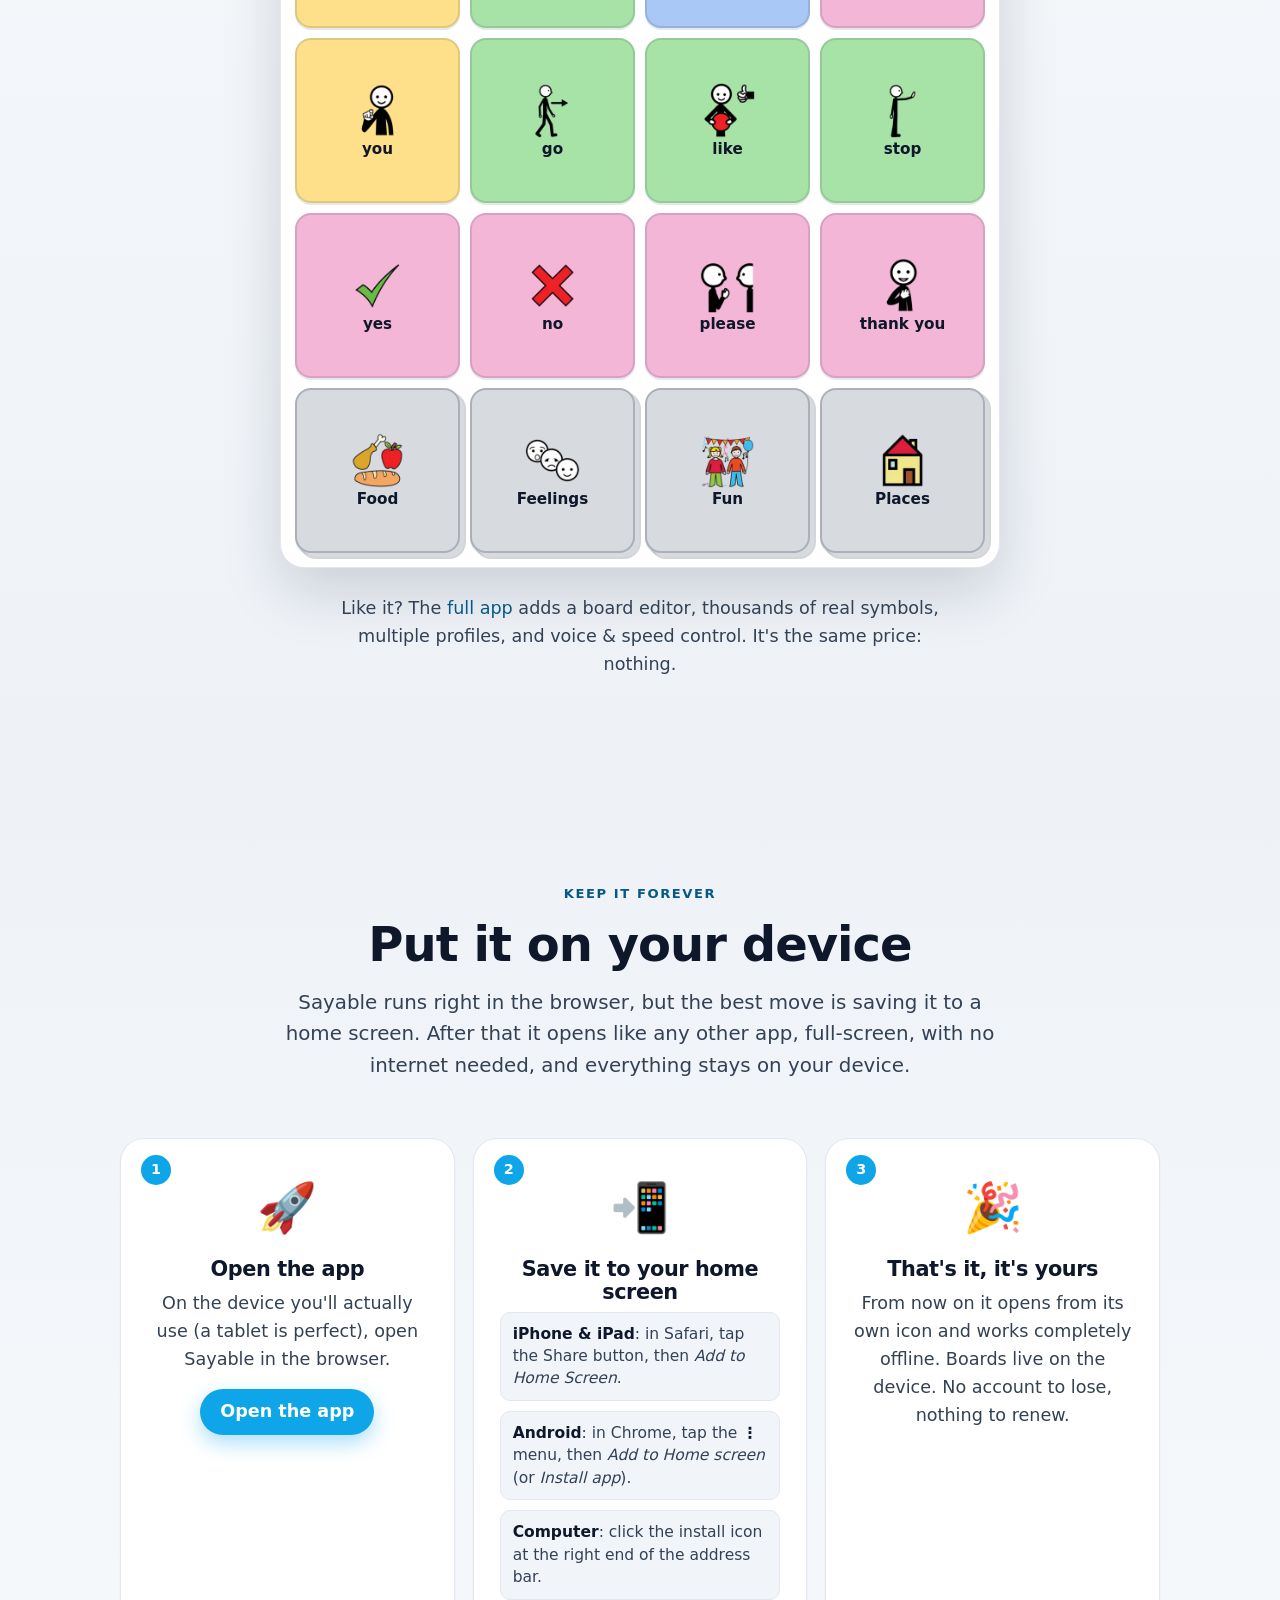
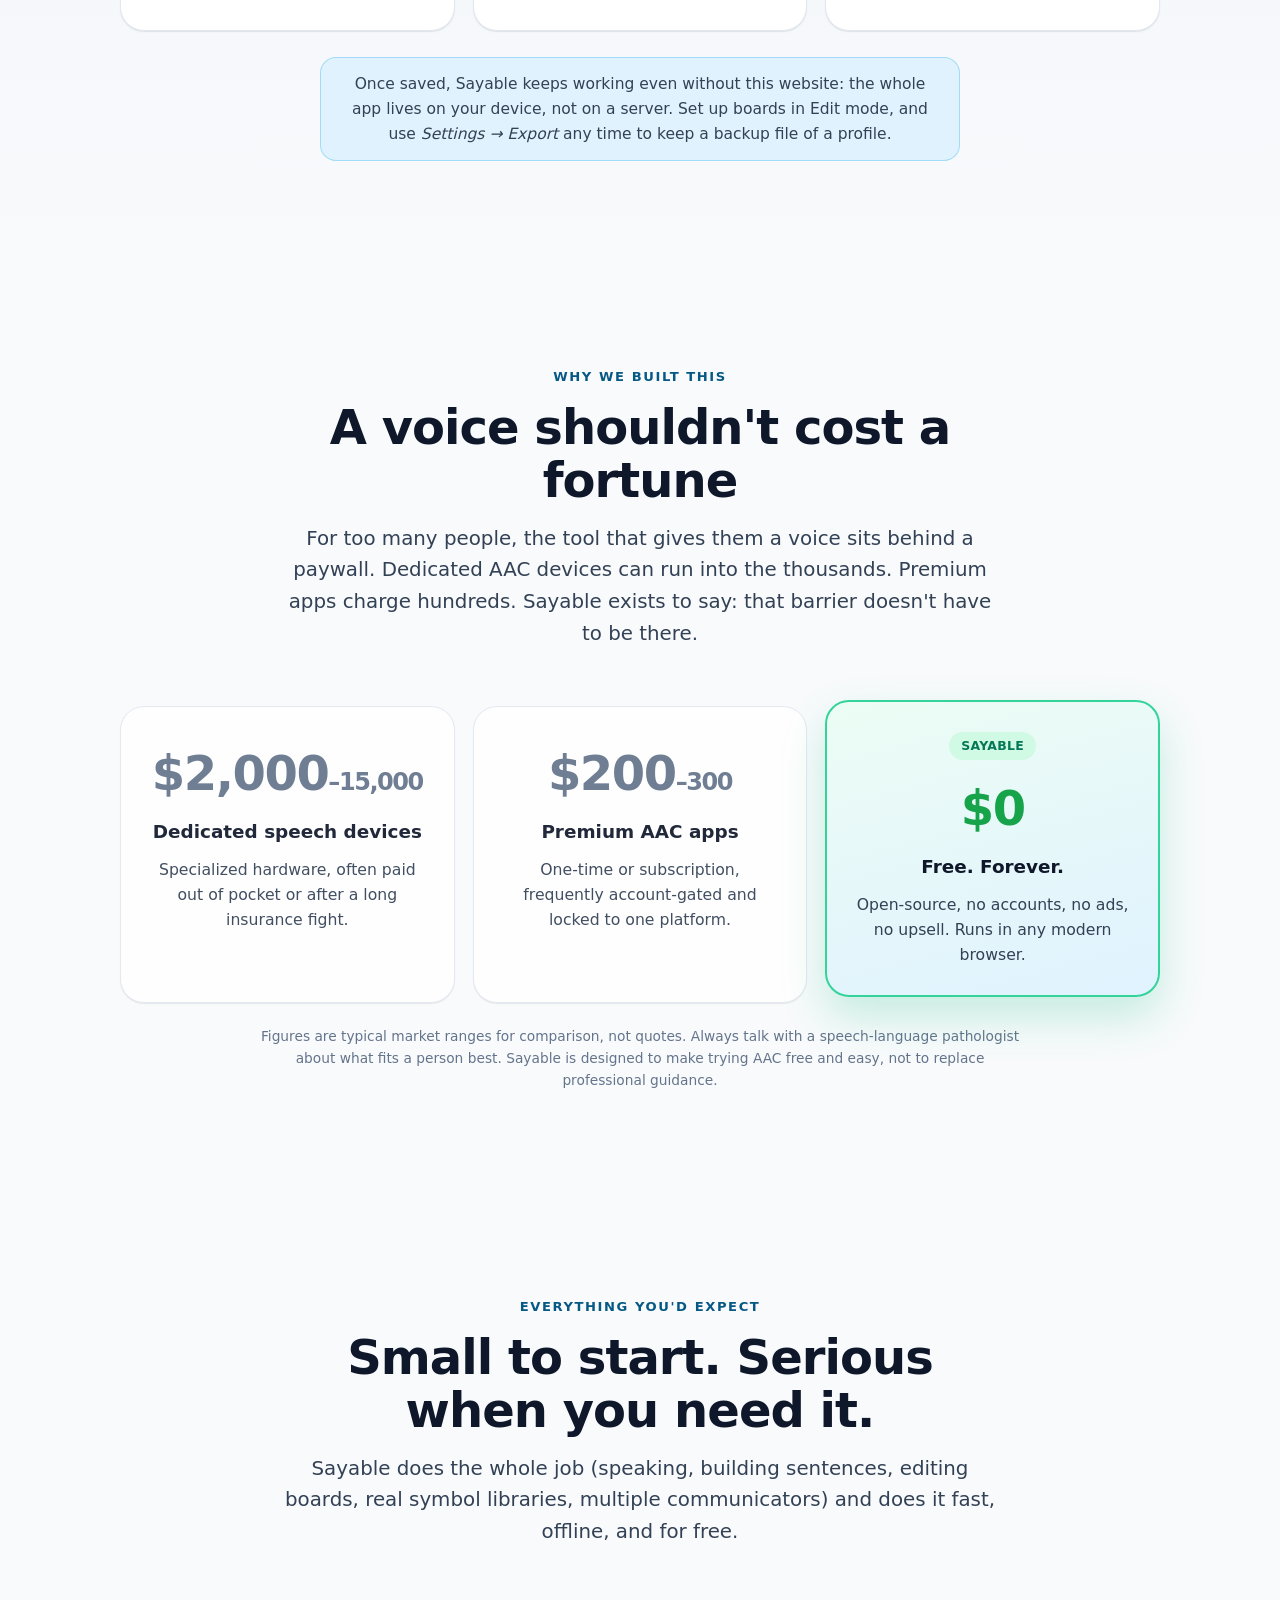
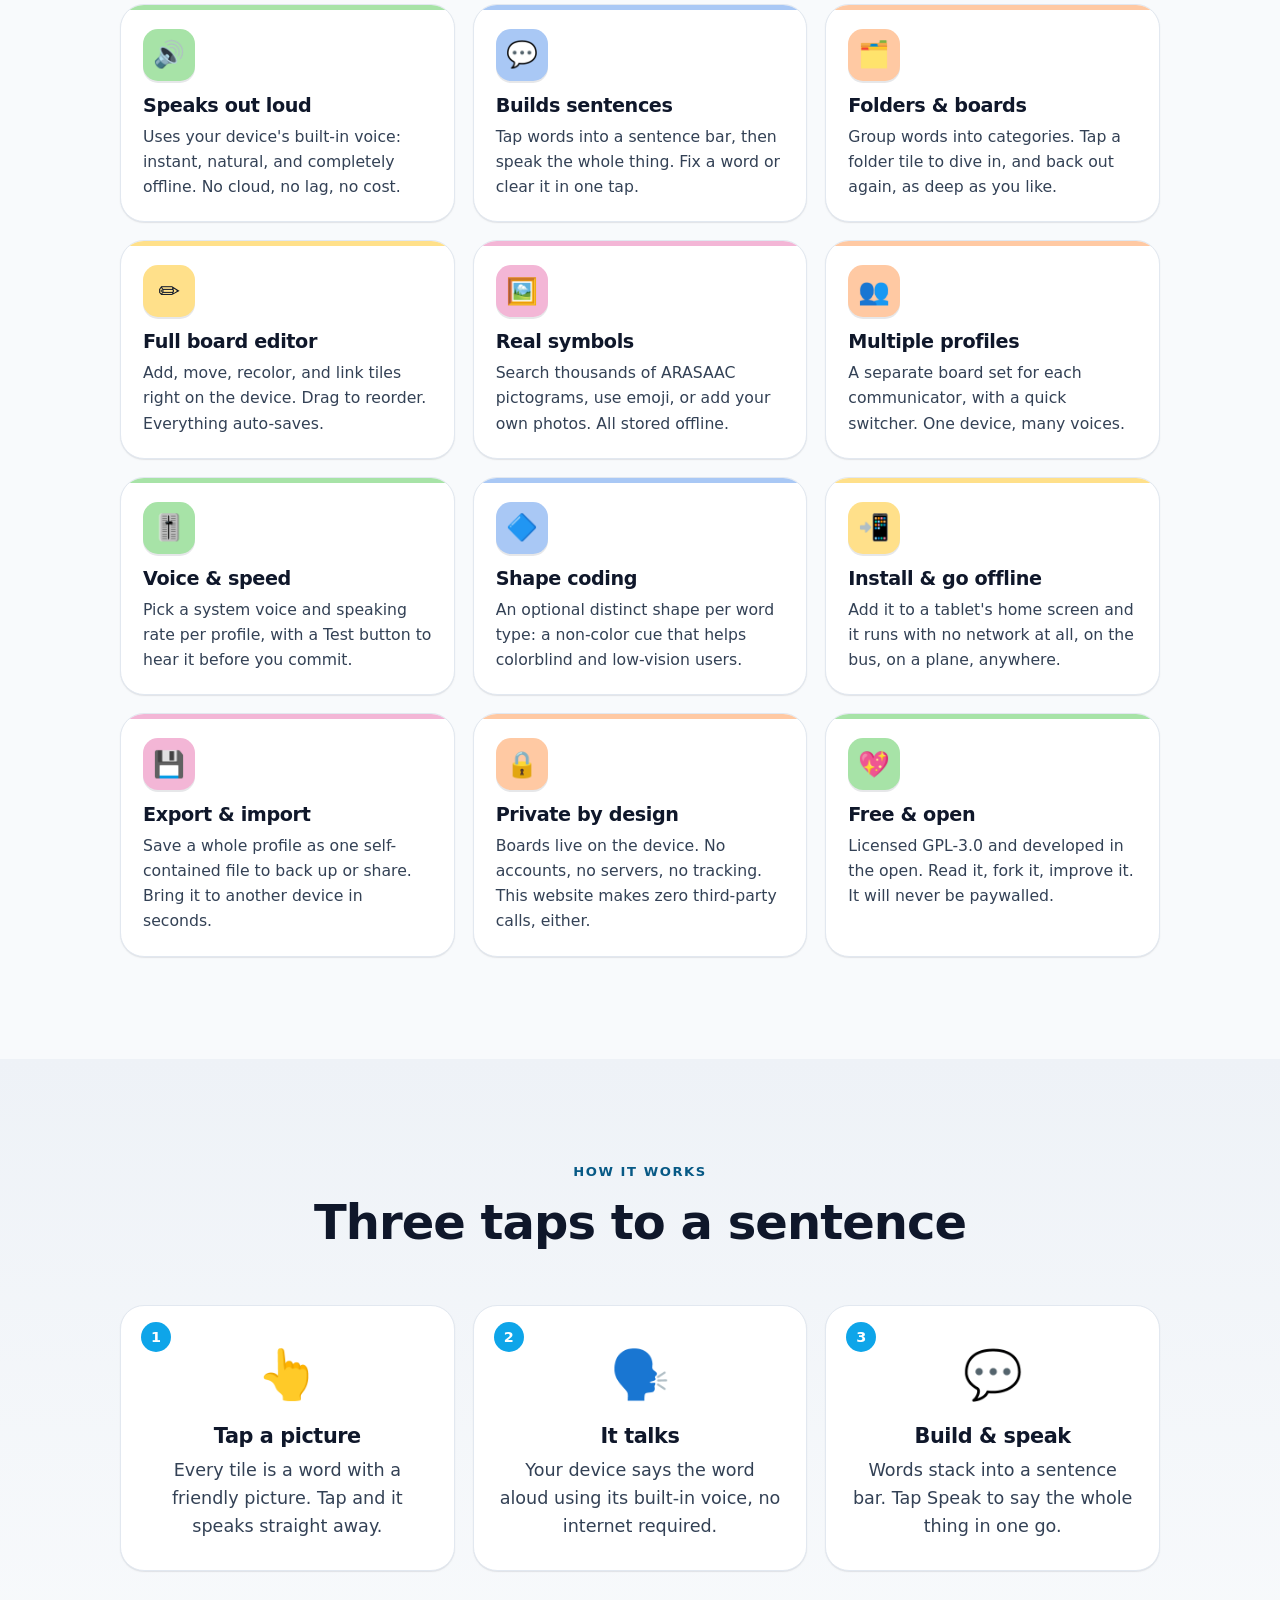
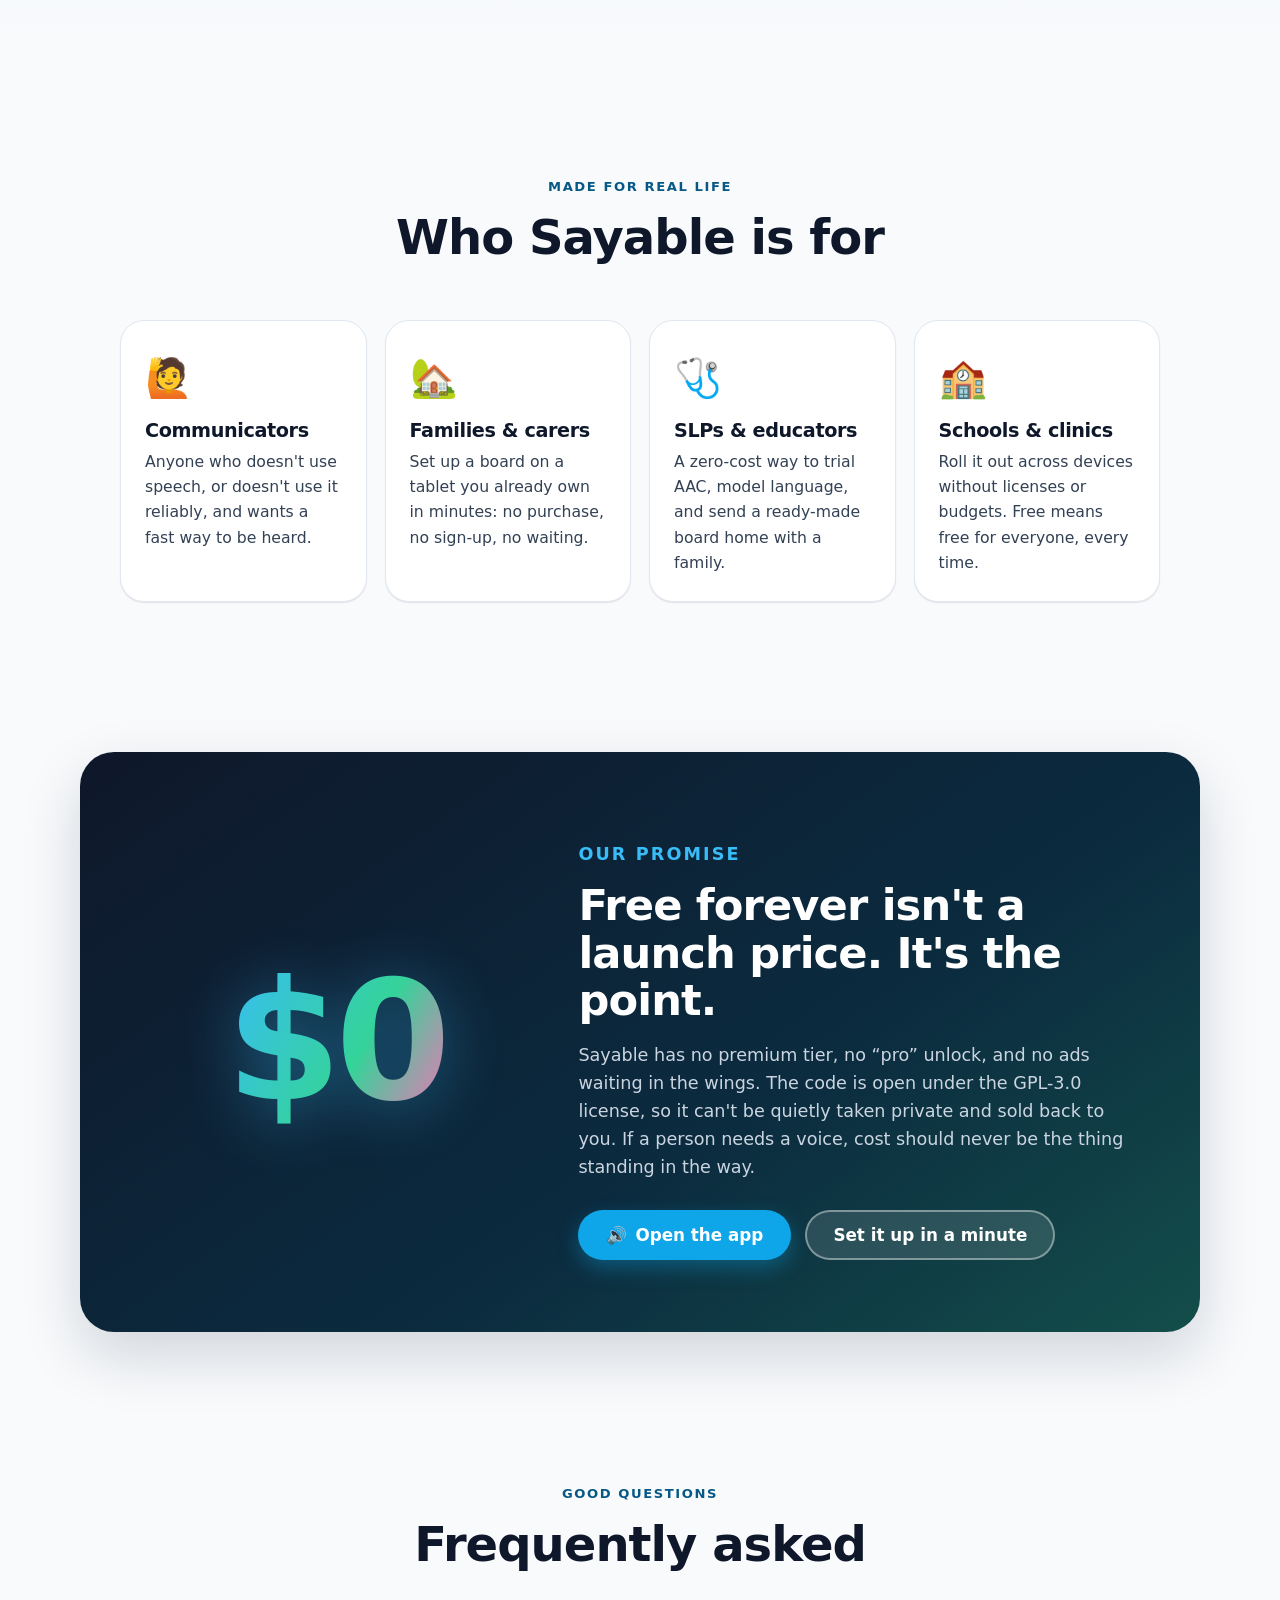
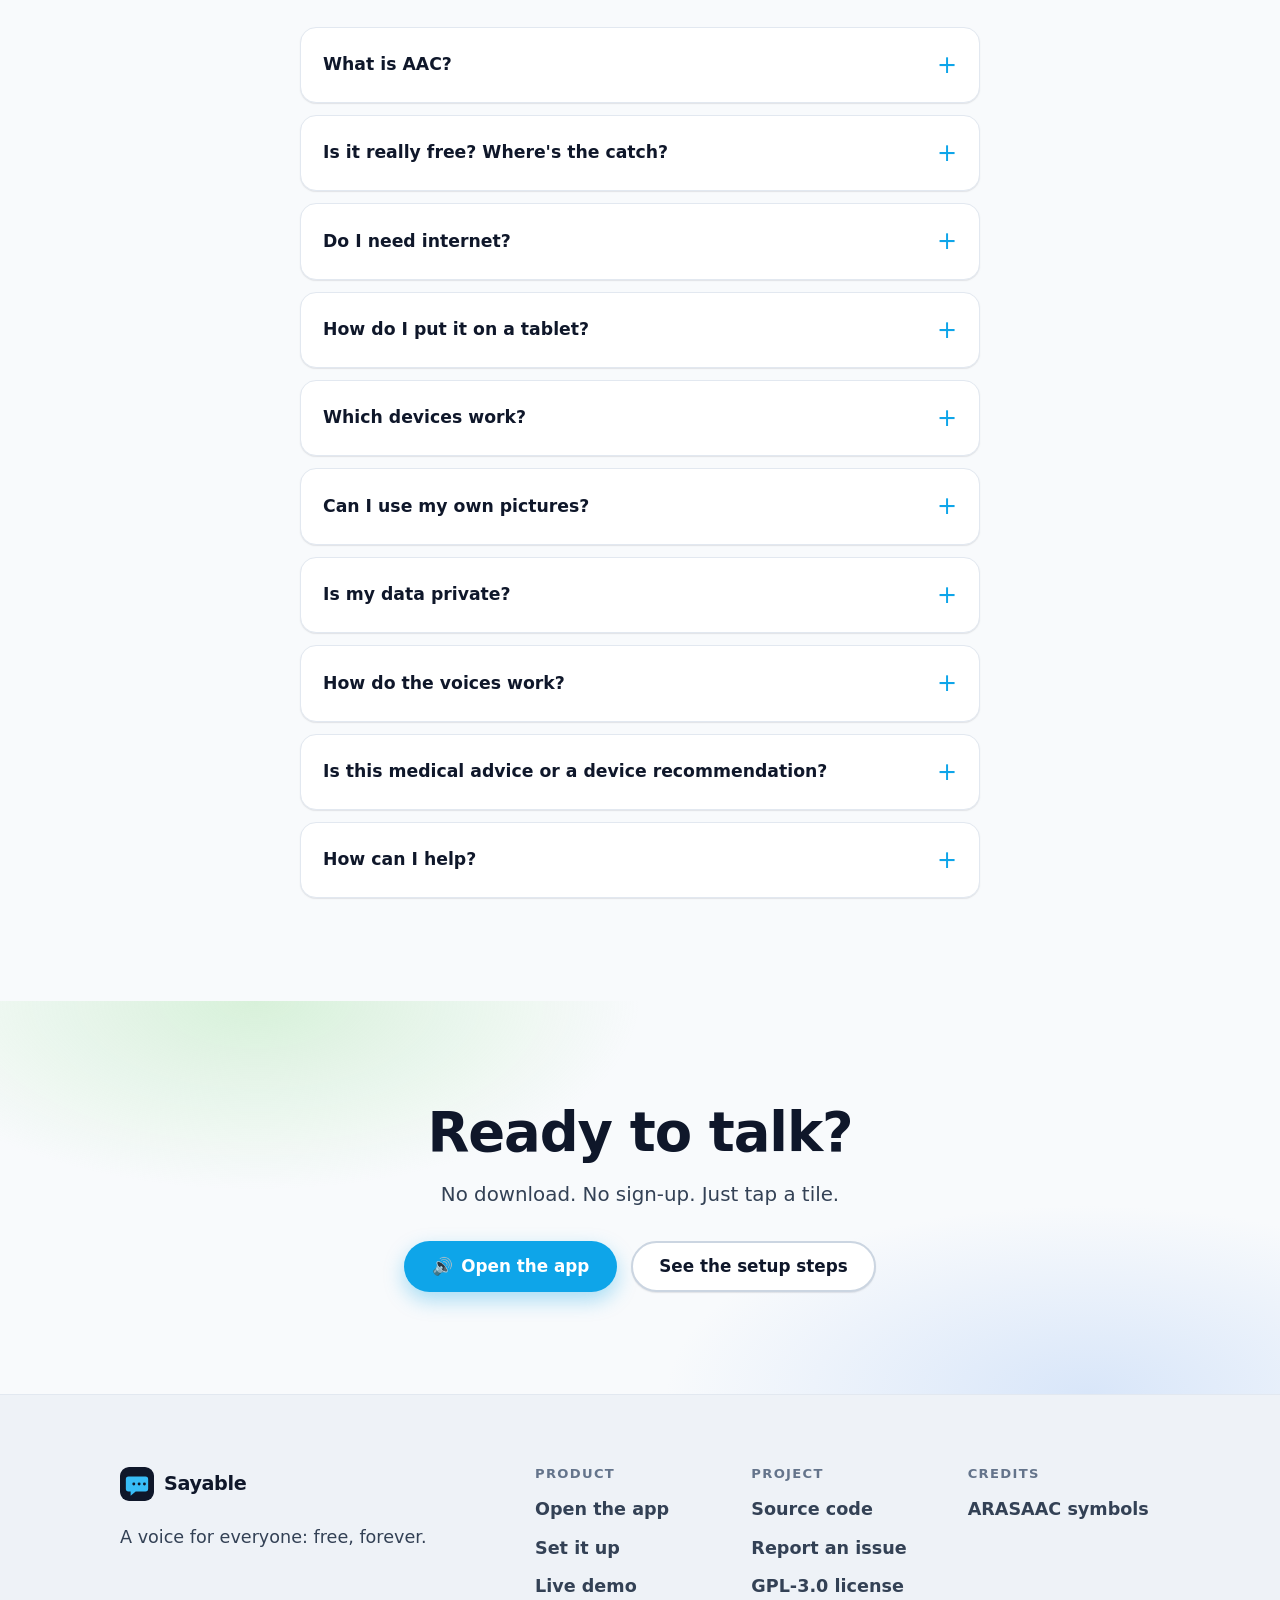
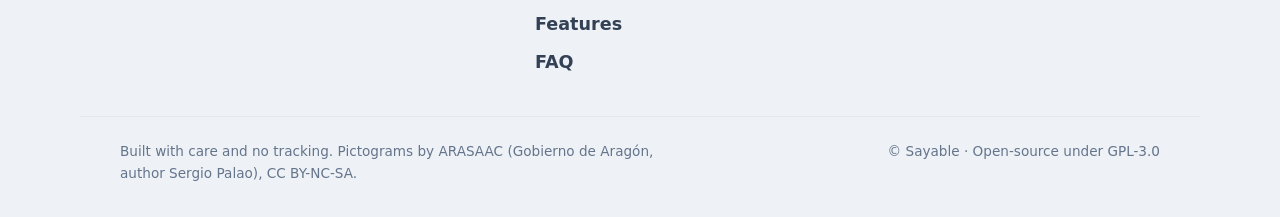
==== commit 6024c17e: "Unlist the Kiosk Kit while it's validated (footer link out, robots off) Co-Authored-By: Claude Opus " ====
--- a/index.html
+++ b/index.html
@@ -610,7 +610,6 @@
           <div class="footer-col">
             <h3>Product</h3>
             <a href="./app/">Open the app</a>
-            <a href="./kit/">The Kiosk Kit</a>
             <a href="#install">Set it up</a>
             <a href="#demo">Live demo</a>
             <a href="#features">Features</a>
--- a/styles.css
+++ b/styles.css
@@ -668,6 +668,10 @@
 }
 .voice-picker[hidden] {
   display: none; /* JS hides the whole control when speech is unsupported */
+}
+.voice-picker-icon {
+  font-size: 1.35rem;
+  line-height: 1; /* big glyph, same bar height */
 }
 .voice-picker select {
   appearance: none;
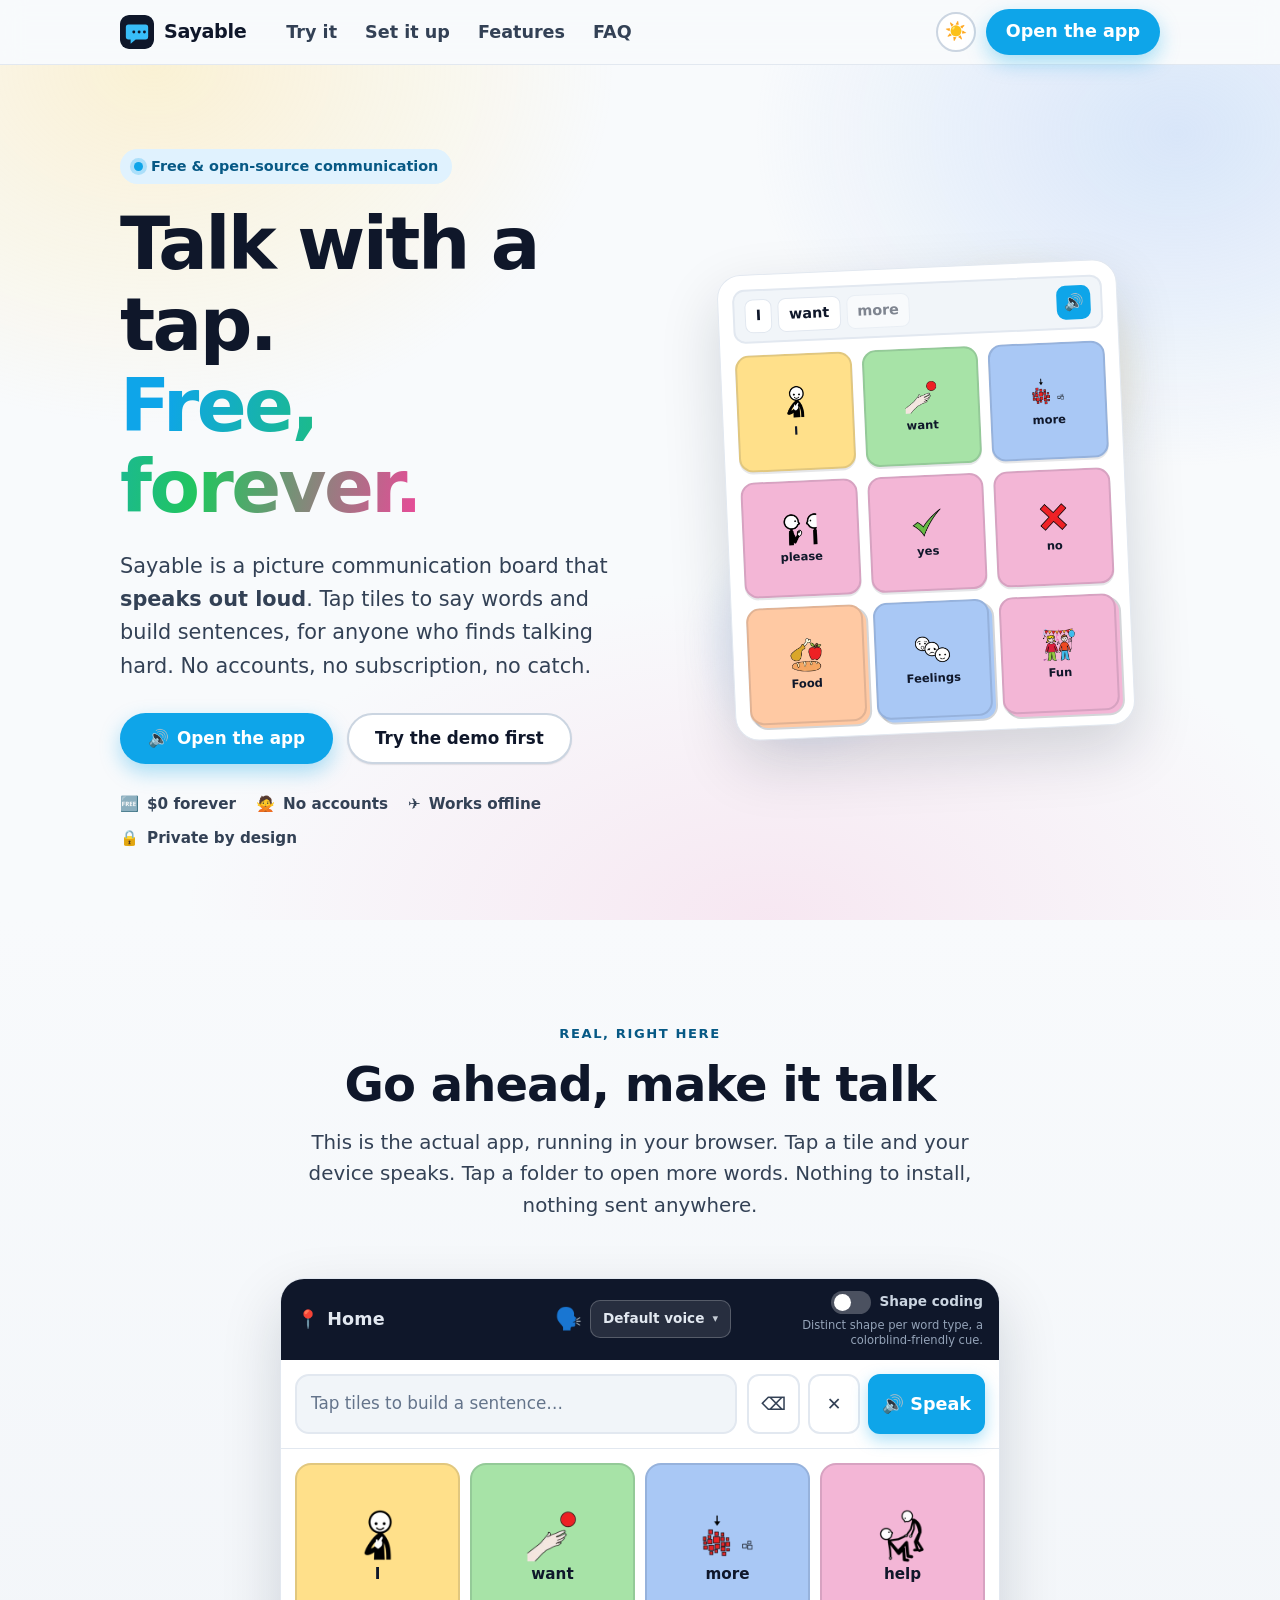
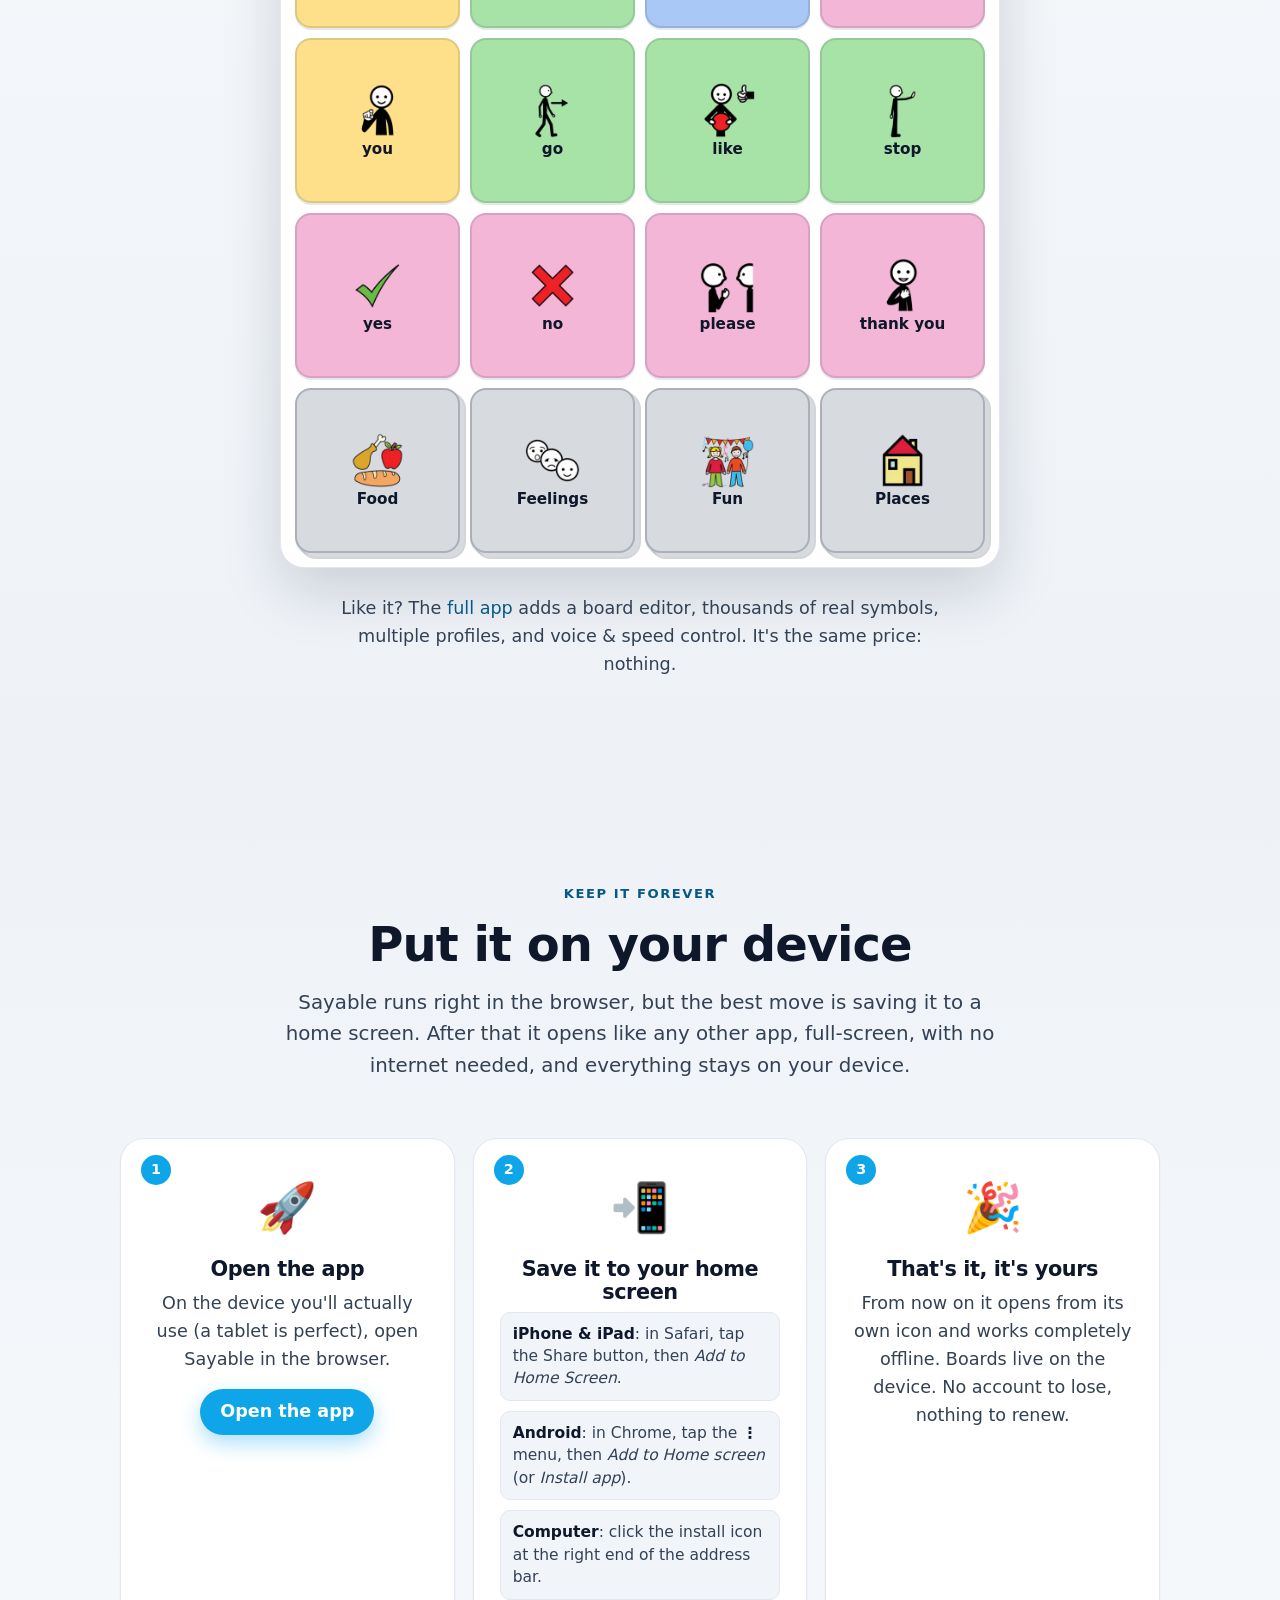
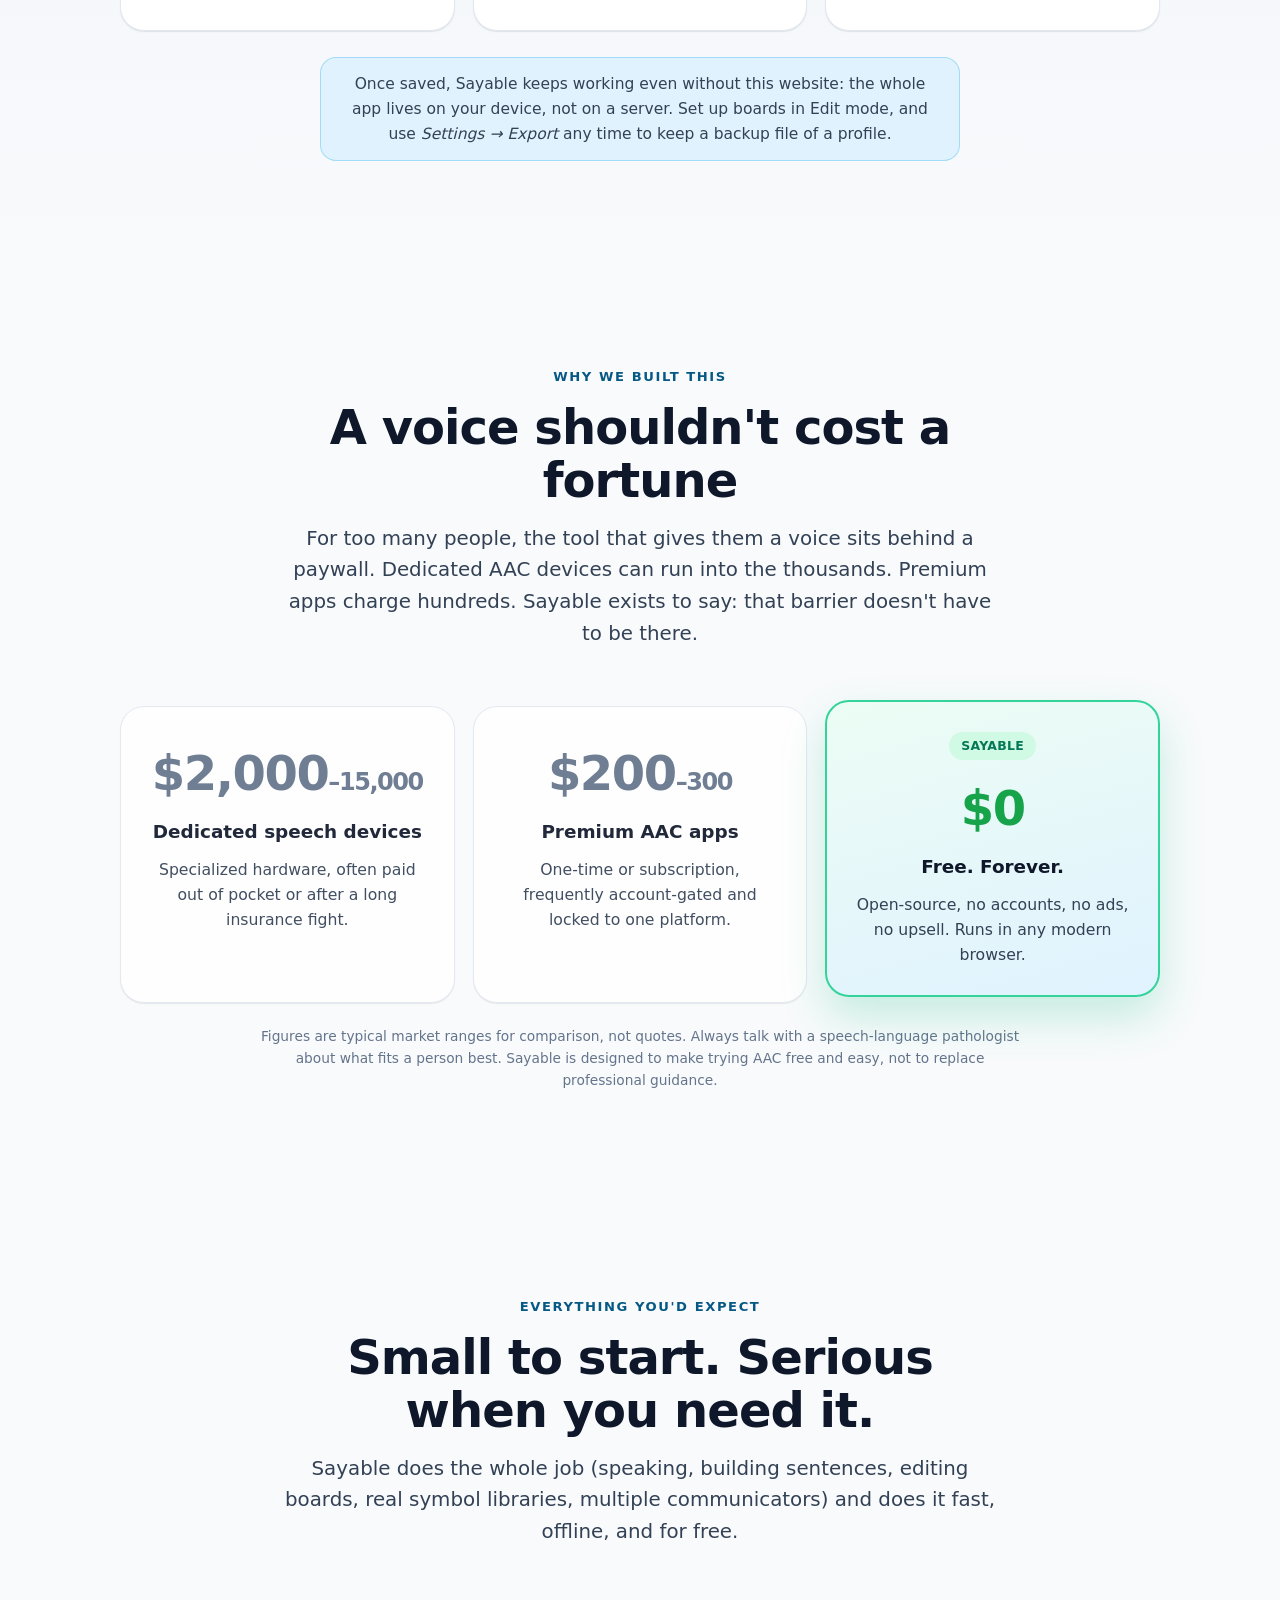
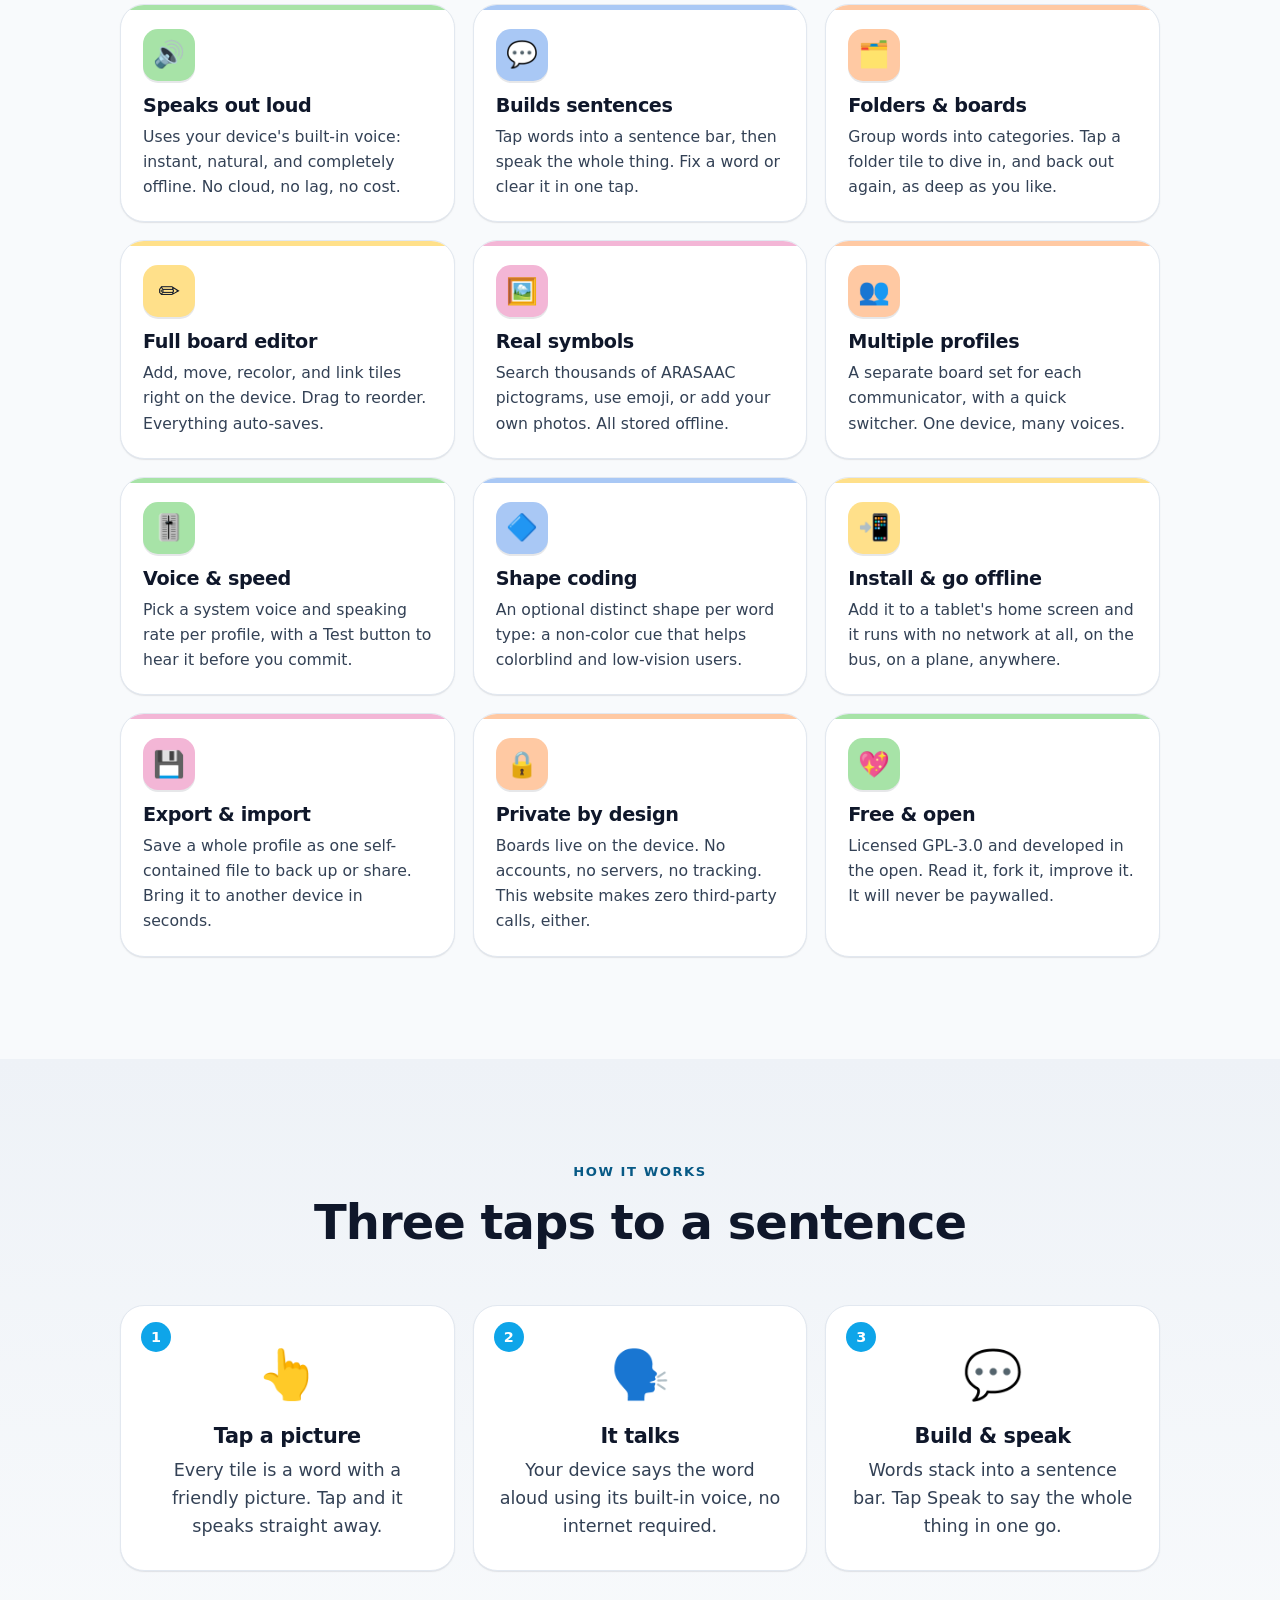
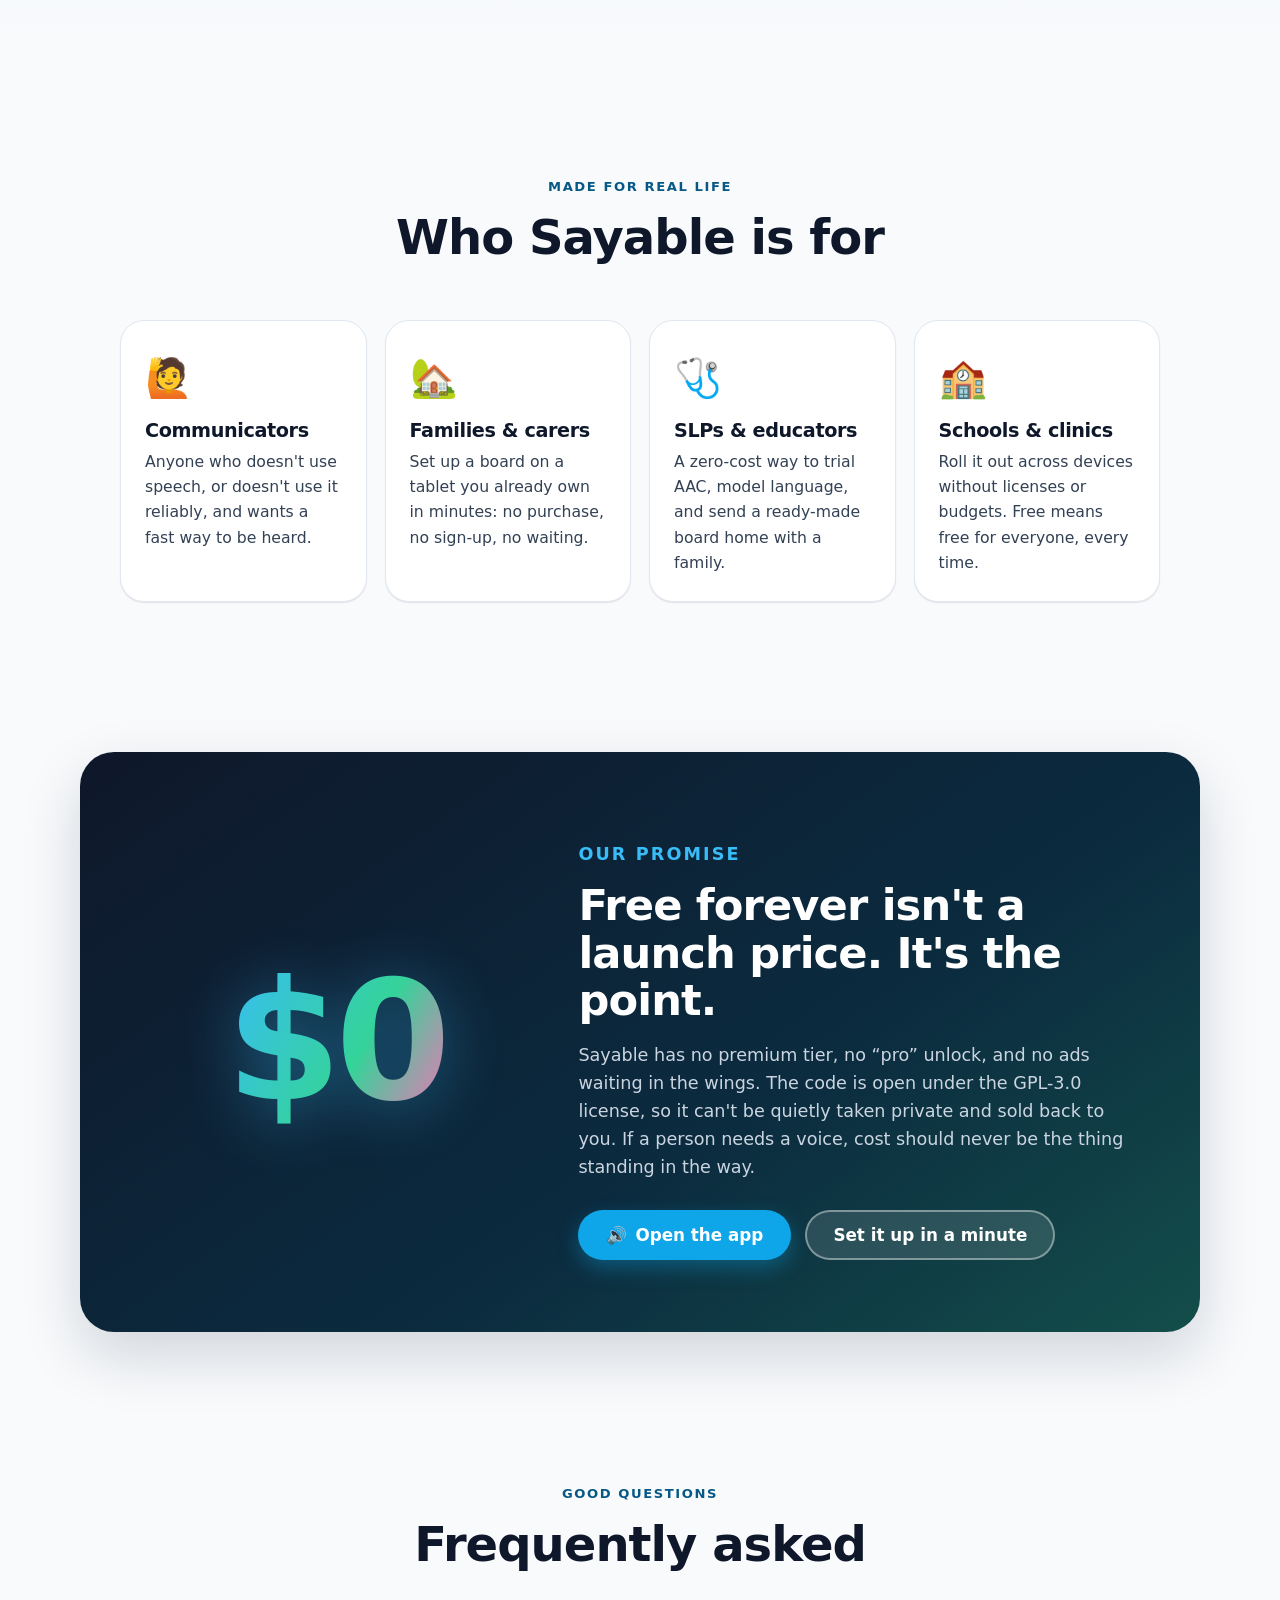
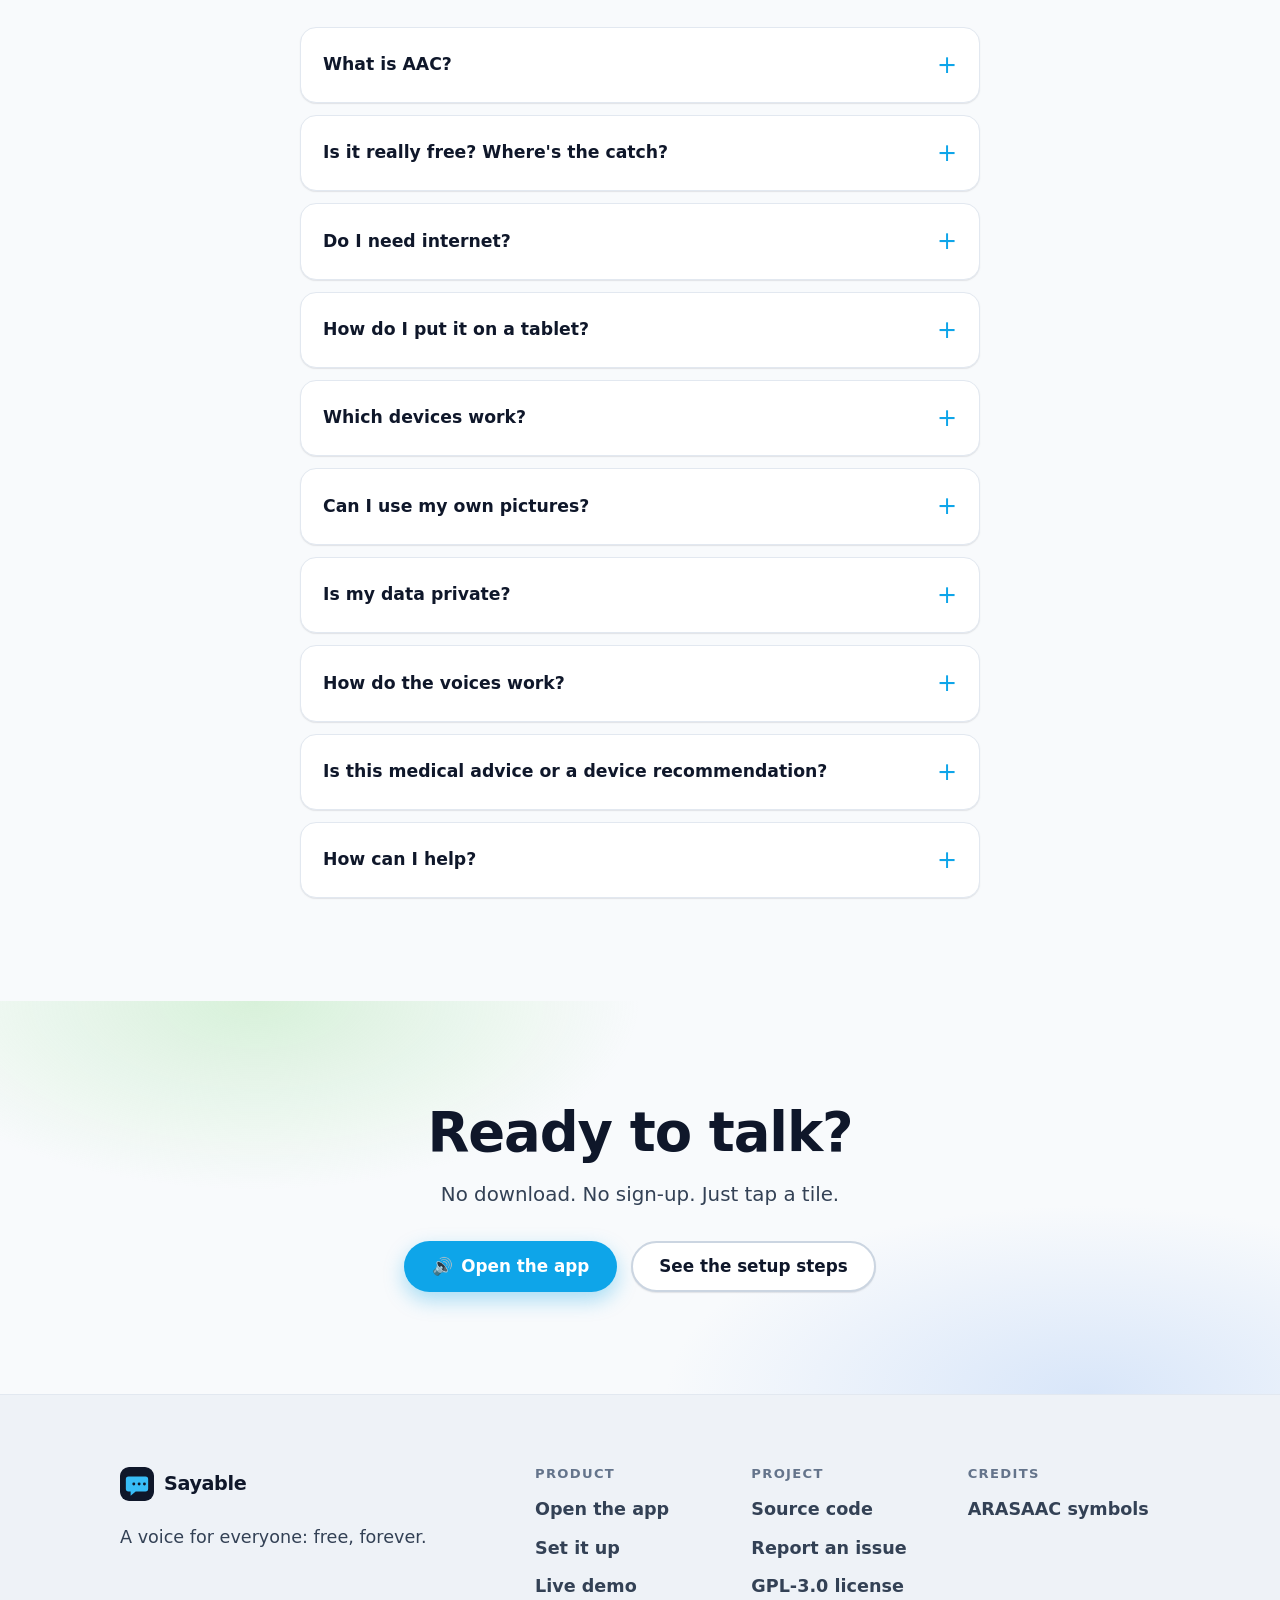
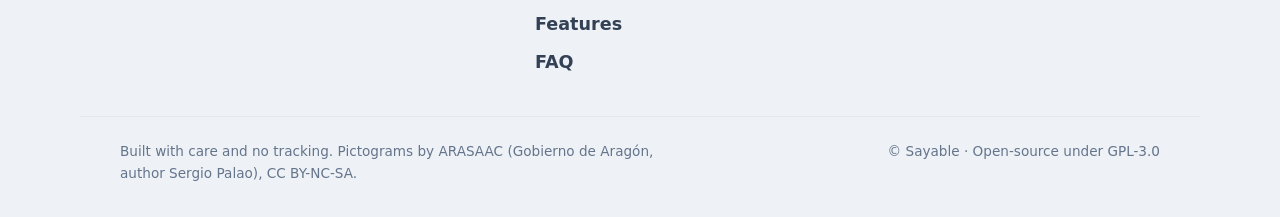
==== commit fdce424b: "Demo: tabbed voice panel in place of the plain dropdown Mirror the app's new voice picker on the mar" ====
--- a/index.html
+++ b/index.html
@@ -180,16 +180,25 @@
           <div class="demo" id="demo-app">
             <div class="demo-toolbar">
               <span class="demo-crumb" id="demo-crumb">Home</span>
-              <label
+              <div
                 class="voice-picker"
                 id="voice-picker"
                 title="Pick the voice your device speaks with. Voices are built into your browser; nothing is downloaded."
               >
                 <span class="voice-picker-icon" aria-hidden="true">🗣️</span>
-                <select id="voice-select" aria-label="Speaking voice">
-                  <option value="">Default voice</option>
-                </select>
-              </label>
+                <button
+                  type="button"
+                  class="voice-trigger"
+                  id="voice-trigger"
+                  aria-haspopup="true"
+                  aria-expanded="false"
+                  aria-label="Speaking voice"
+                >
+                  <span class="voice-trigger-name" id="voice-trigger-name">Default voice</span>
+                  <span class="voice-trigger-caret" aria-hidden="true">▾</span>
+                </button>
+                <div class="voice-panel" id="voice-panel" role="menu" aria-label="Choose a voice" hidden></div>
+              </div>
               <div class="demo-toggles">
                 <label
                   class="mini-switch"
--- a/styles.css
+++ b/styles.css
@@ -657,6 +657,7 @@
 /* Voice picker: lives on the always-dark toolbar, so like the mini switch
    above it keeps the toolbar's own palette in both site themes. */
 .voice-picker {
+  position: relative; /* anchor for the drop-down panel */
   display: inline-flex;
   align-items: center;
   gap: 8px;
@@ -664,7 +665,6 @@
   font-size: 0.85rem;
   font-weight: 600;
   color: #cbd5e1;
-  cursor: pointer;
 }
 .voice-picker[hidden] {
   display: none; /* JS hides the whole control when speech is unsupported */
@@ -673,32 +673,110 @@
   font-size: 1.35rem;
   line-height: 1; /* big glyph, same bar height */
 }
-.voice-picker select {
-  appearance: none;
-  -webkit-appearance: none;
+/* the trigger button, sitting in the dark demo toolbar */
+.voice-trigger {
+  display: inline-flex;
+  align-items: center;
+  gap: 8px;
   font: inherit;
+  font-weight: 600;
   color: #e2e8f0;
   background-color: rgba(255, 255, 255, 0.1);
   border: 1px solid rgba(255, 255, 255, 0.22);
   border-radius: var(--radius-sm);
-  padding: 7px 30px 7px 12px;
+  padding: 7px 12px;
   max-width: 200px;
+  cursor: pointer;
+  transition: background-color 0.15s ease;
+}
+.voice-trigger:hover {
+  background-color: rgba(255, 255, 255, 0.16);
+}
+.voice-trigger:focus-visible {
+  outline: 3px solid var(--accent-2);
+  outline-offset: 2px;
+}
+.voice-trigger-name {
   overflow: hidden;
   text-overflow: ellipsis;
   white-space: nowrap;
+}
+.voice-trigger-caret {
+  font-size: 0.7rem;
+  opacity: 0.85;
+}
+
+/* the contained panel that drops into the demo (mimics the app's modal) */
+.voice-panel {
+  position: absolute;
+  top: calc(100% + 8px);
+  right: 0;
+  z-index: 20;
+  width: 264px;
+  max-width: calc(100vw - 48px);
+  max-height: 320px;
+  overflow-y: auto;
+  display: flex;
+  flex-direction: column;
+  gap: 4px;
+  padding: 8px;
+  background: var(--panel);
+  color: var(--ink);
+  border: 1px solid var(--line);
+  border-radius: var(--radius);
+  box-shadow: var(--shadow-lg);
+}
+.voice-panel[hidden] {
+  display: none;
+}
+.voice-opt {
+  display: flex;
+  align-items: center;
+  gap: 10px;
+  width: 100%;
+  font: inherit;
+  font-weight: 600;
+  text-align: left;
+  padding: 9px 10px;
+  border: 1px solid transparent;
+  border-radius: var(--radius-sm);
+  background: none;
+  color: var(--ink);
   cursor: pointer;
-  color-scheme: dark; /* native dropdown list matches the dark toolbar */
-  background-image: url("data:image/svg+xml;utf8,<svg xmlns='http://www.w3.org/2000/svg' width='10' height='6' viewBox='0 0 10 6'><path d='M1 1l4 4 4-4' fill='none' stroke='%23cbd5e1' stroke-width='2' stroke-linecap='round' stroke-linejoin='round'/></svg>");
-  background-repeat: no-repeat;
-  background-position: right 10px center;
-  transition: background-color 0.15s ease;
-}
-.voice-picker select:hover {
-  background-color: rgba(255, 255, 255, 0.16);
-}
-.voice-picker select:focus-visible {
-  outline: 3px solid var(--accent-2);
-  outline-offset: 2px;
+}
+.voice-opt:hover {
+  background: var(--surface);
+}
+.voice-opt.sel {
+  background: var(--accent-wash);
+  border-color: var(--accent);
+}
+.voice-opt-play {
+  flex: 0 0 auto;
+  display: inline-flex;
+  align-items: center;
+  justify-content: center;
+  width: 26px;
+  height: 26px;
+  border-radius: 50%;
+  background: var(--surface);
+  color: var(--accent);
+  font-size: 0.68rem;
+}
+.voice-opt.sel .voice-opt-play {
+  background: var(--panel);
+}
+.voice-opt-name {
+  flex: 1 1 auto;
+  min-width: 0;
+  overflow: hidden;
+  text-overflow: ellipsis;
+  white-space: nowrap;
+}
+.voice-opt-check {
+  flex: 0 0 auto;
+  color: var(--accent);
+  font-weight: 800;
 }
 
 .utterance {
@@ -1406,9 +1484,12 @@
     margin-left: 0;
     width: 100%;
   }
-  .voice-picker select {
+  .voice-trigger {
     flex: 1 1 auto;
     max-width: none;
+  }
+  .voice-panel {
+    width: 100%;
   }
   .mini-switch-help {
     text-align: left;
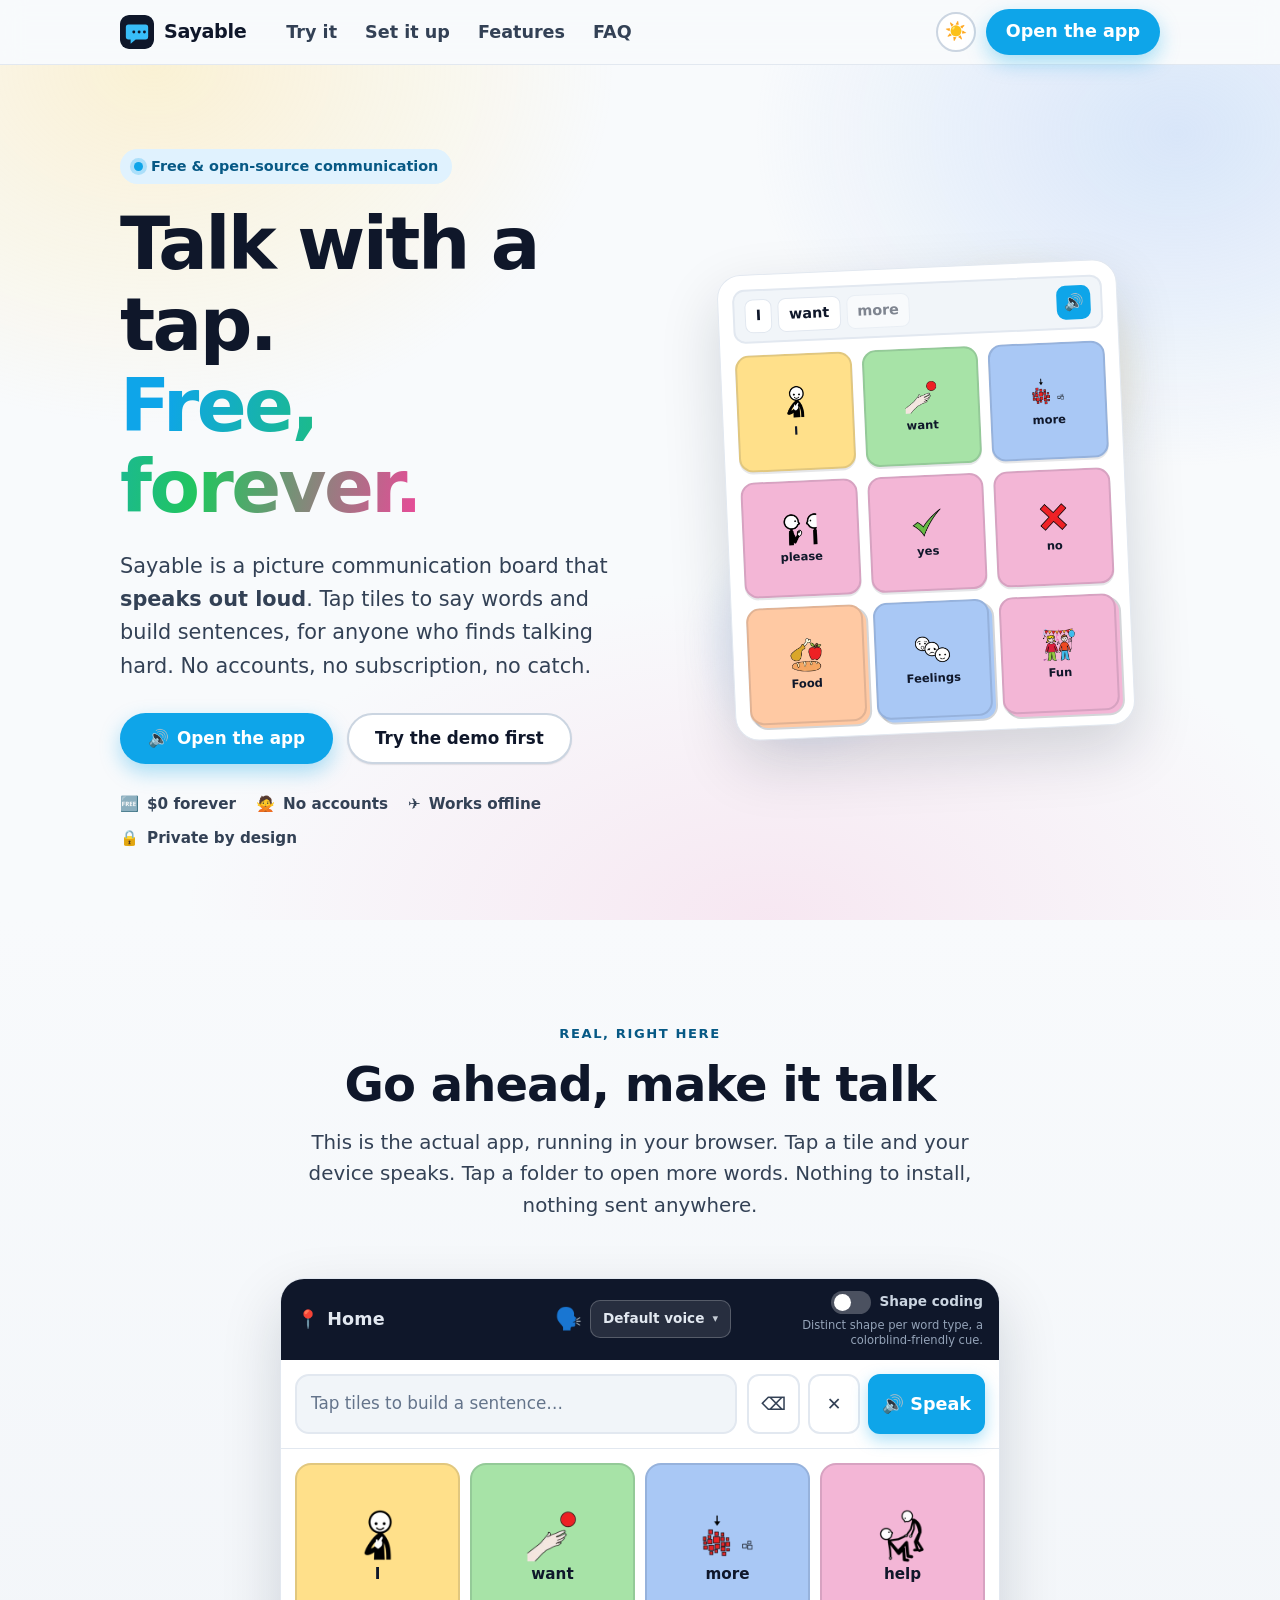
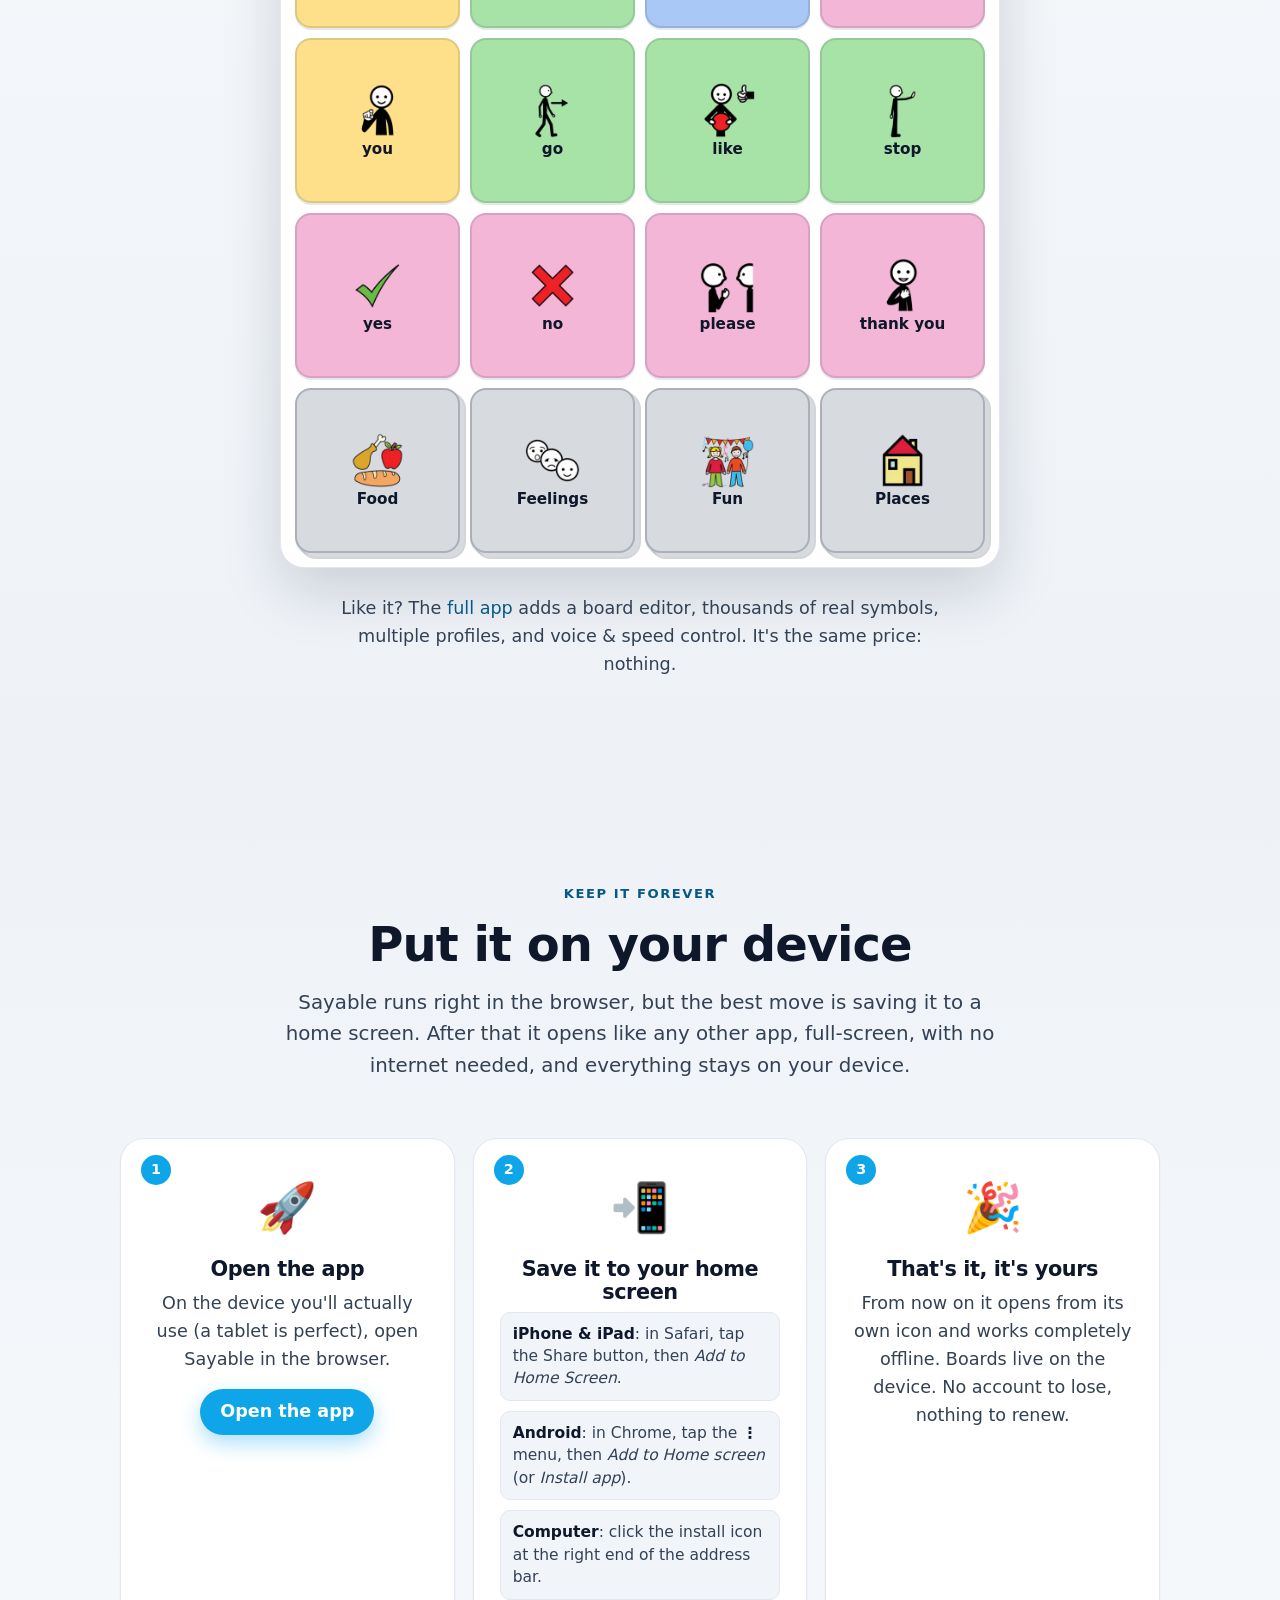
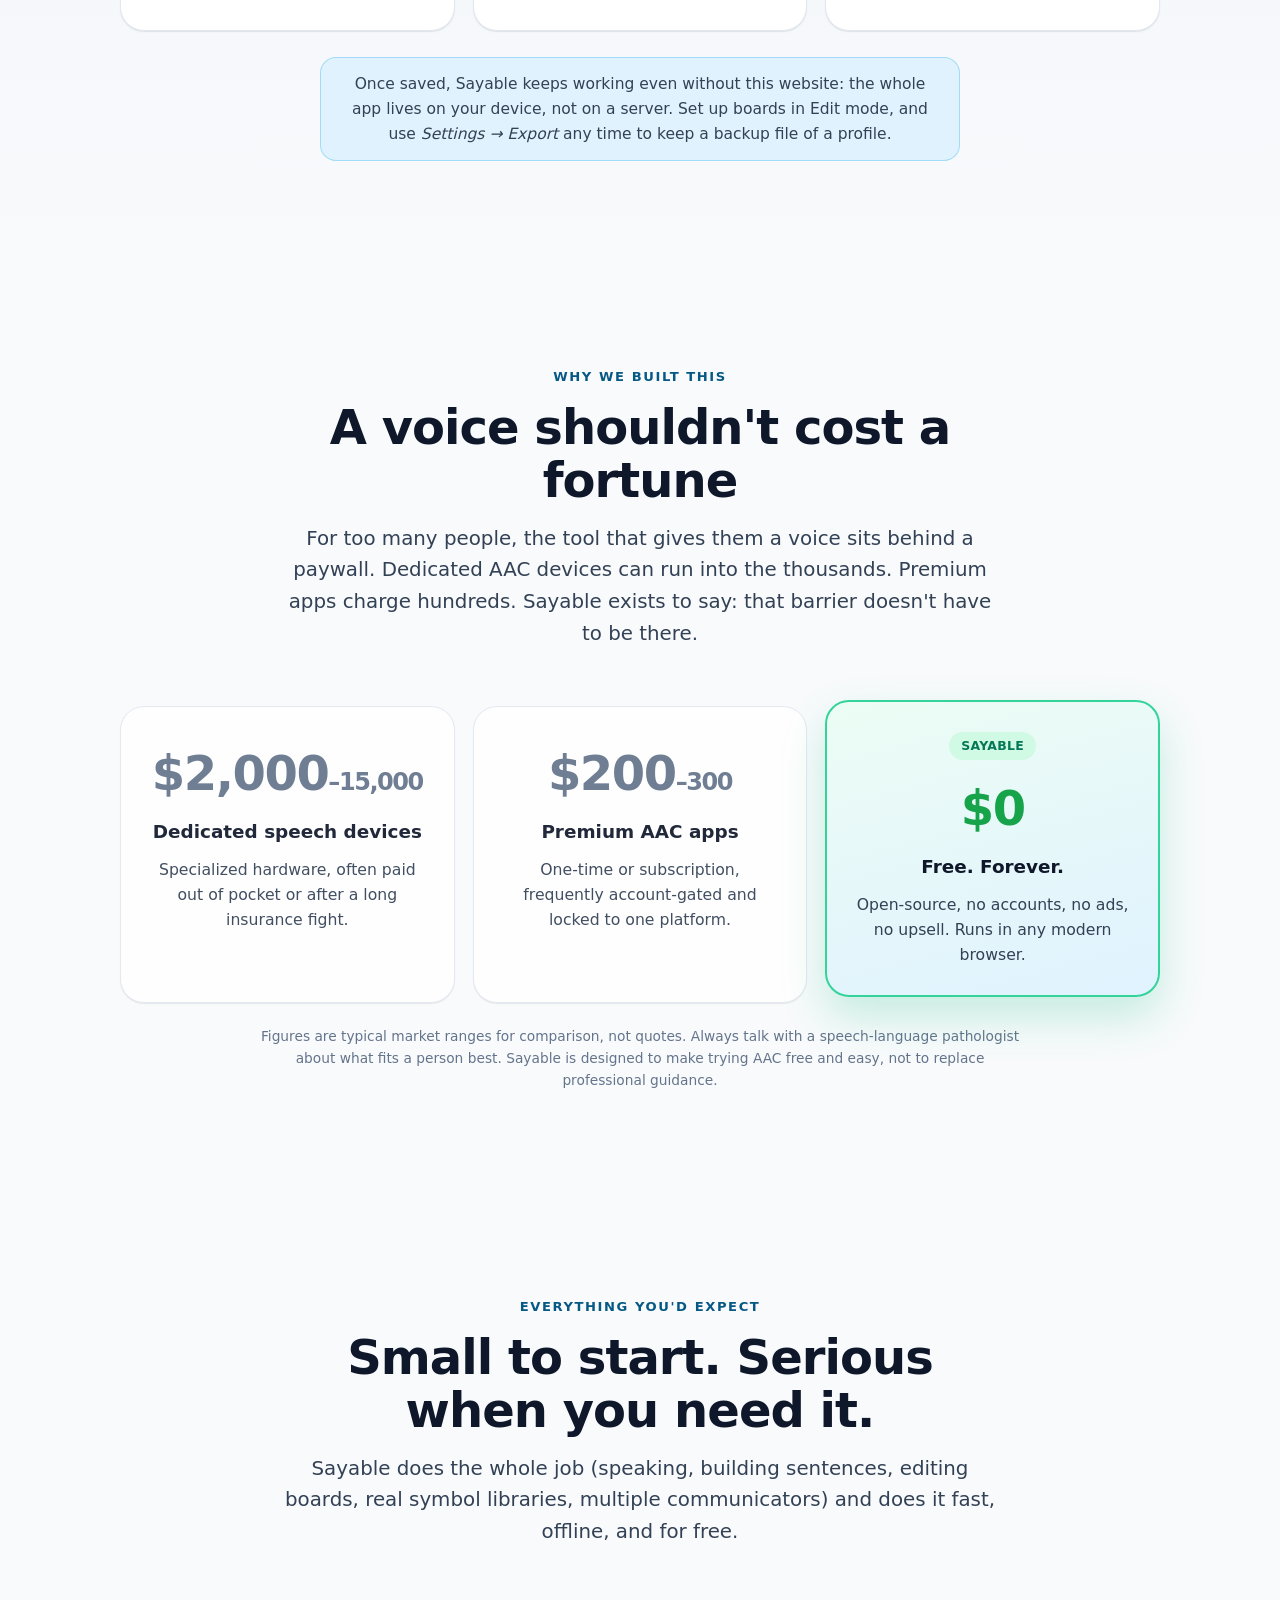
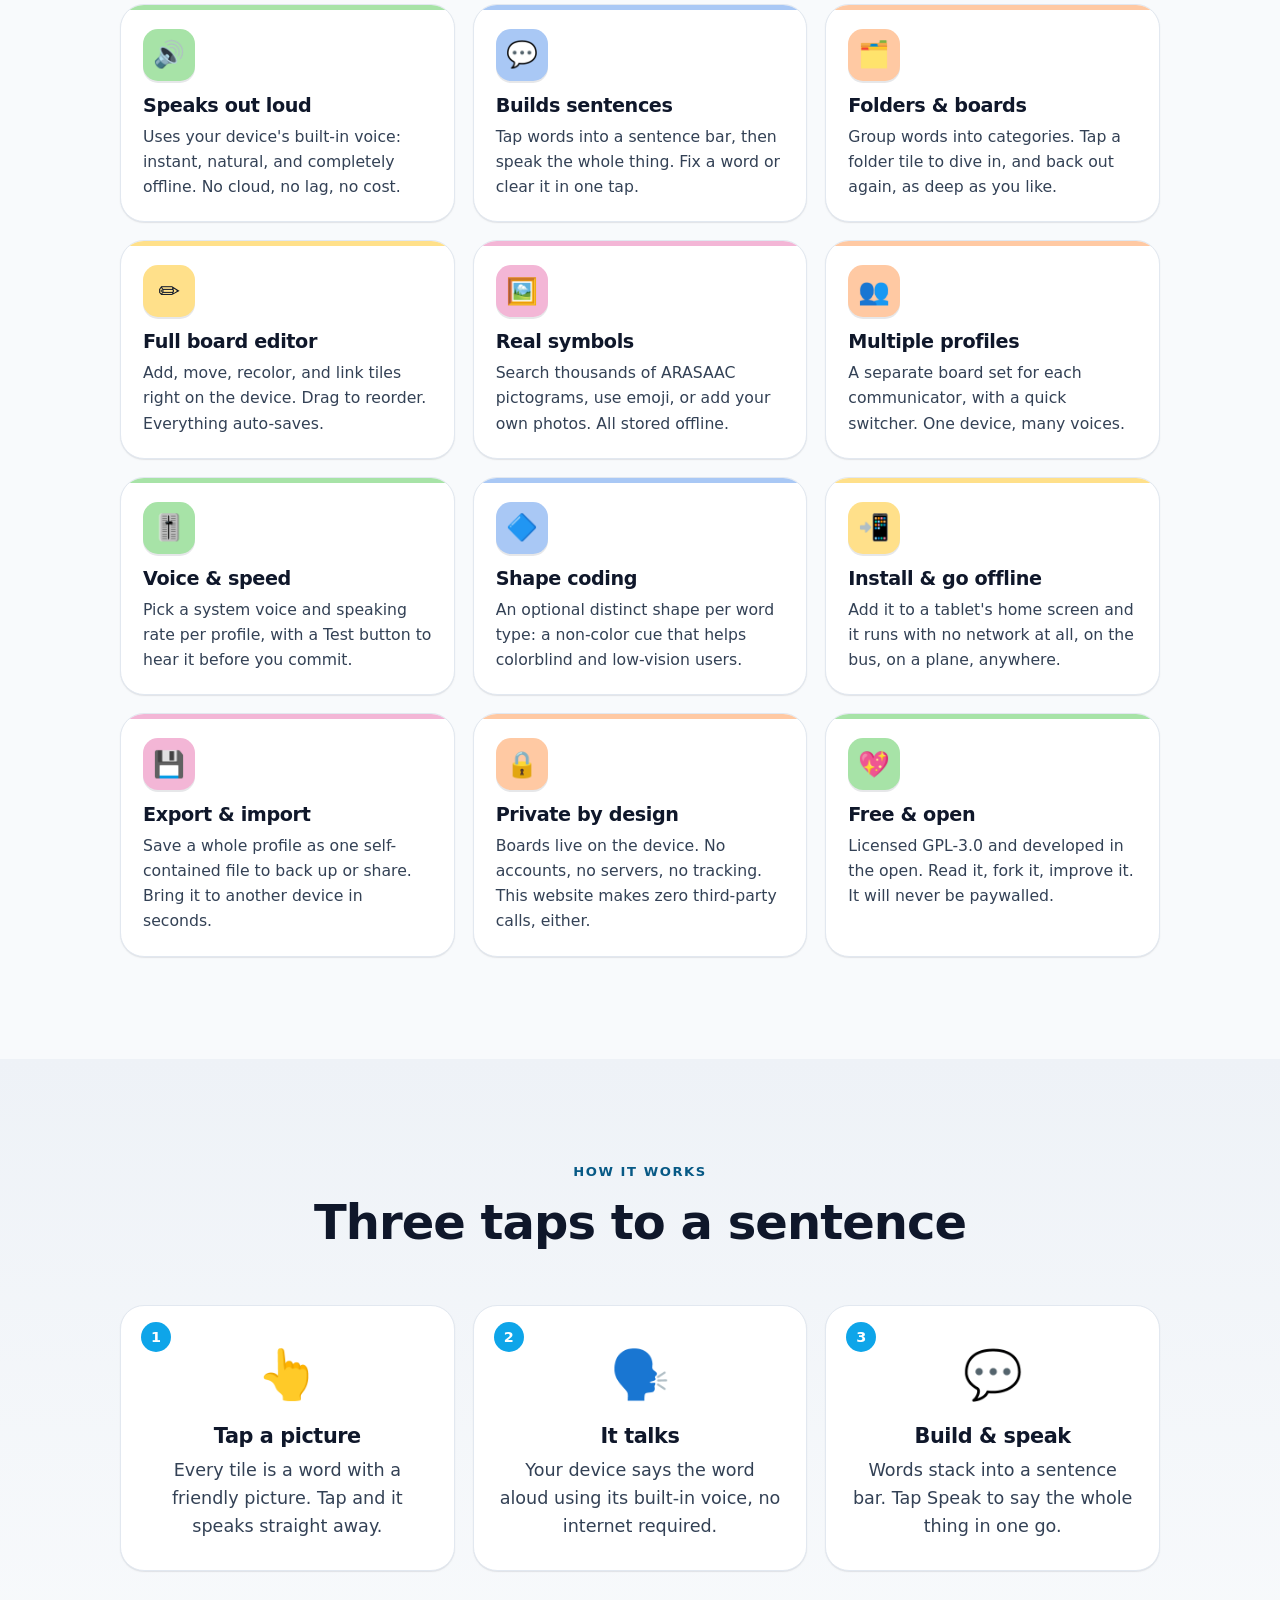
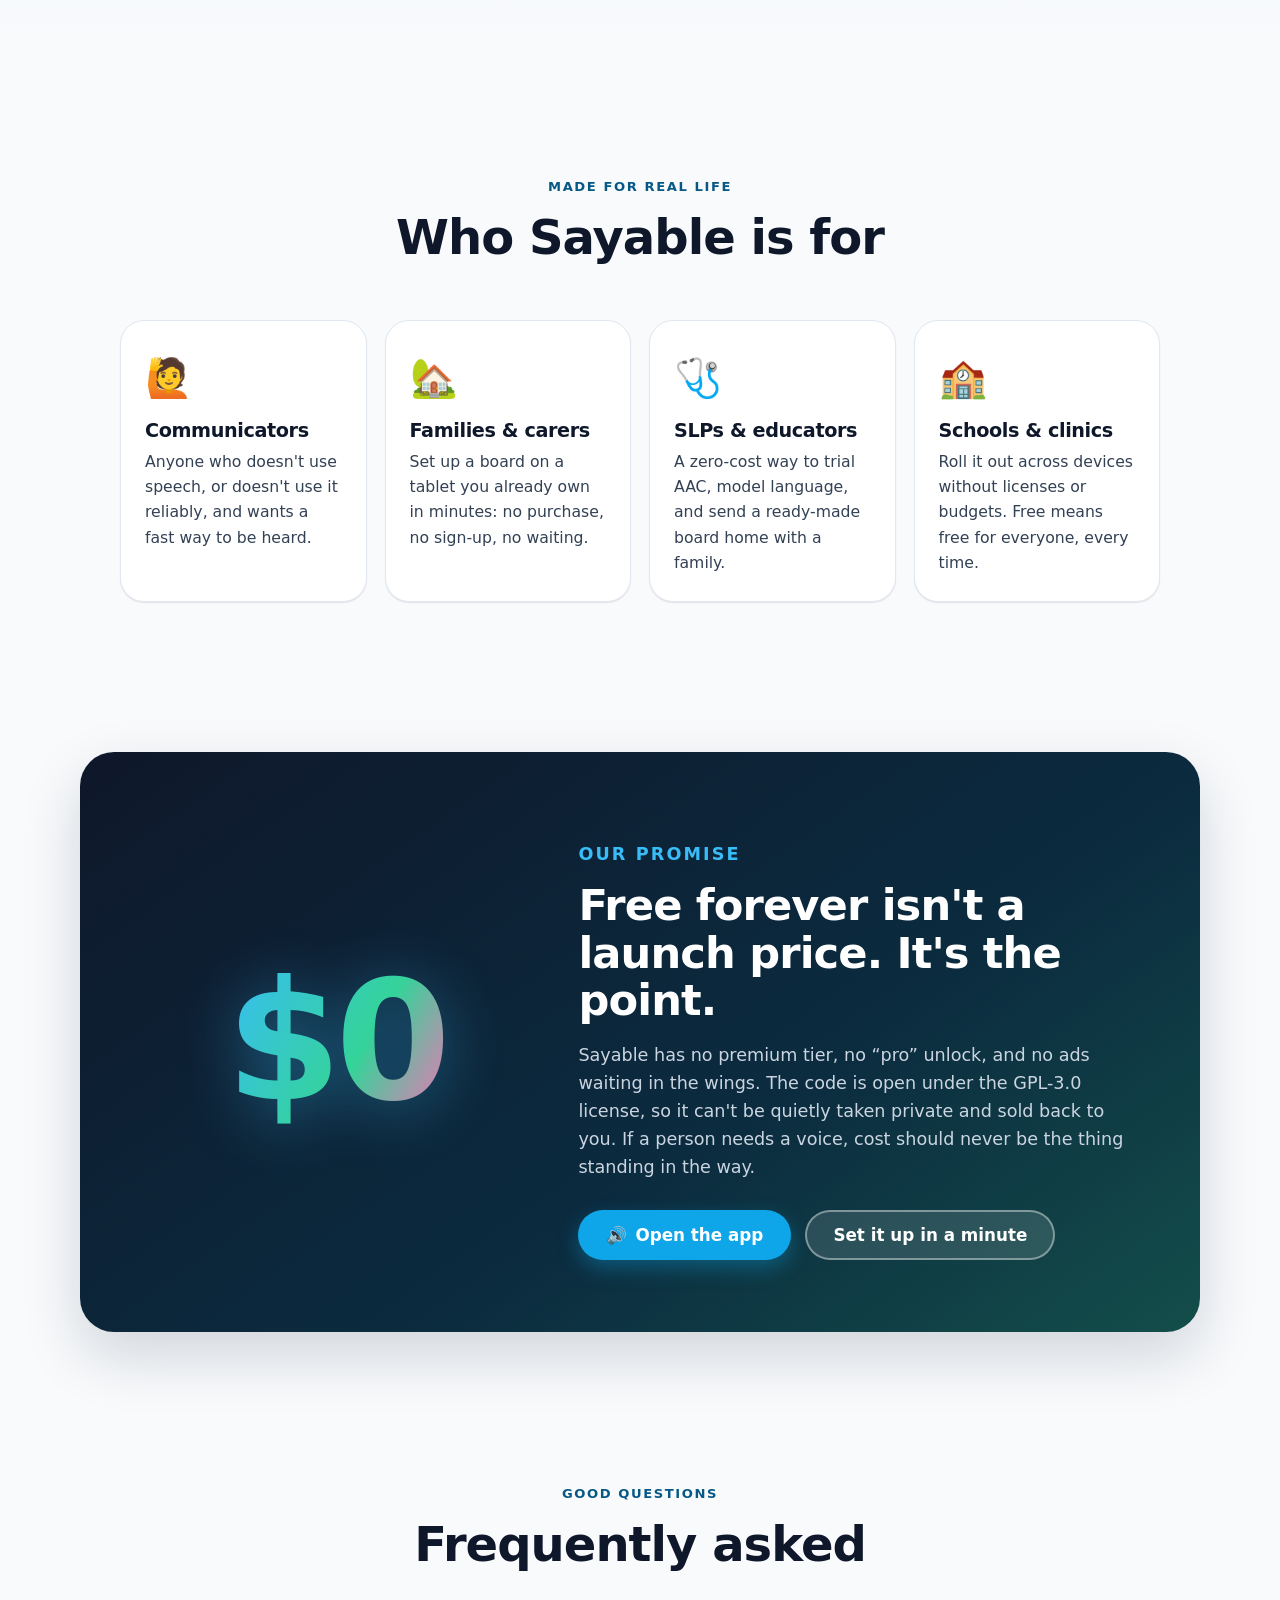
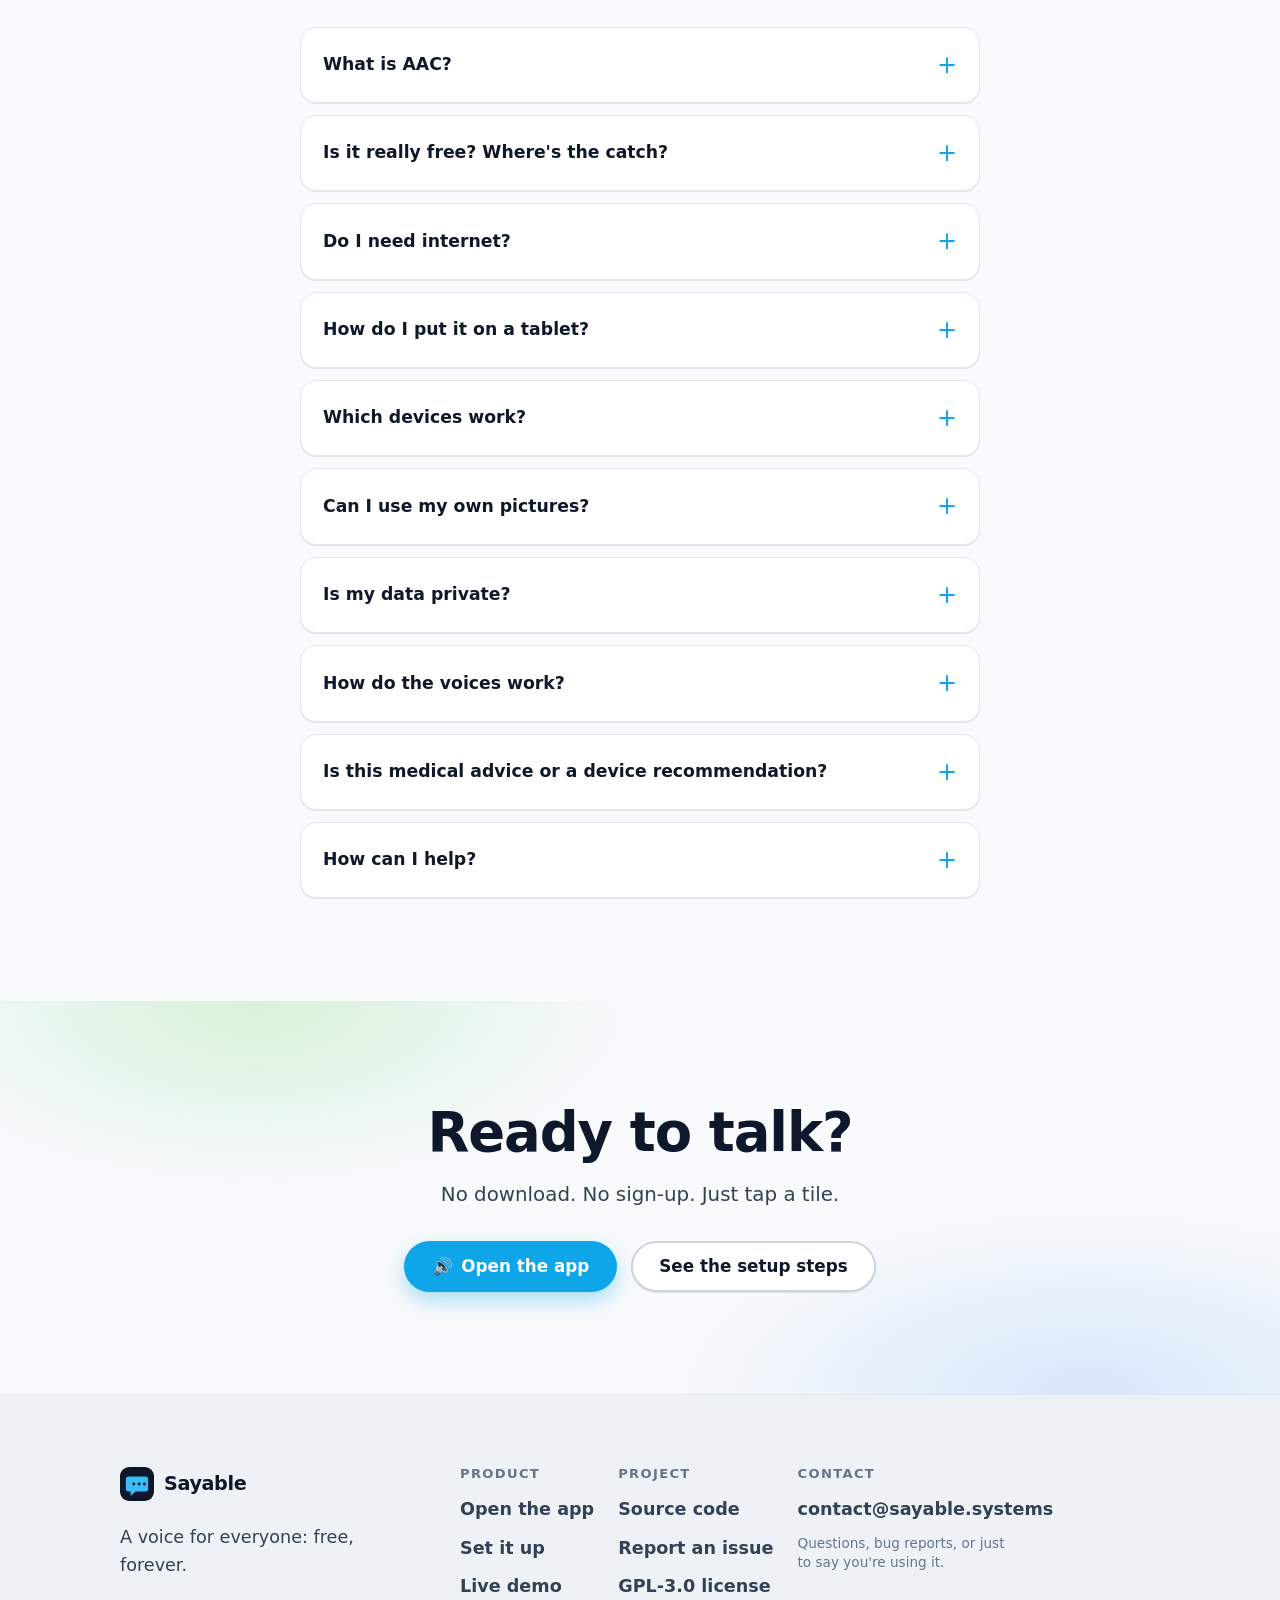
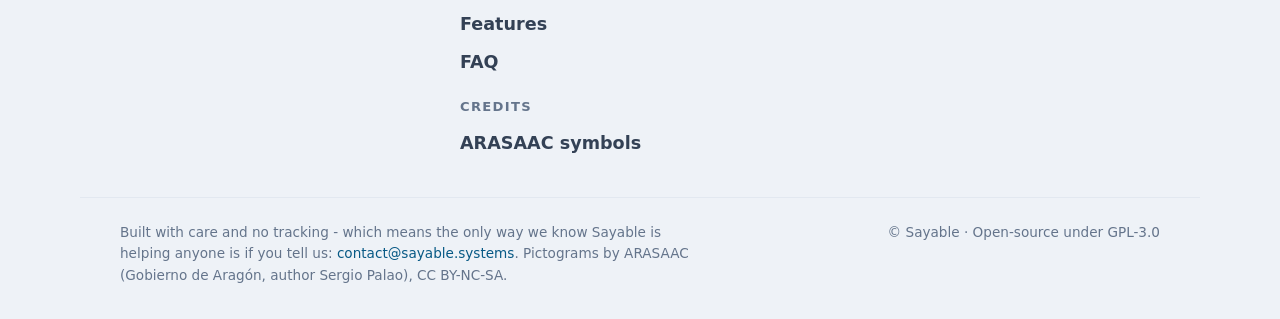
==== commit 82f1e01f: "Site: a contact address in the footer, and the reason it matters A Contact column in the footer, plu" ====
--- a/index.html
+++ b/index.html
@@ -575,7 +575,10 @@
                 Use it, share it with a family or clinic who could use it, and, if you write code,
                 the project is open on
                 <a href="https://github.com/Fishy49/sayable-systems">GitHub</a>. Bug reports and ideas
-                are welcome.
+                are welcome. You can also just email
+                <a href="mailto:contact@sayable.systems">contact@sayable.systems</a> - Sayable
+                collects nothing about who uses it, so hearing from you is genuinely the only
+                feedback there is.
               </p>
             </details>
           </div>
@@ -631,6 +634,11 @@
             <a href="https://www.gnu.org/licenses/gpl-3.0.html">GPL-3.0 license</a>
           </div>
           <div class="footer-col">
+            <h3>Contact</h3>
+            <a href="mailto:contact@sayable.systems">contact@sayable.systems</a>
+            <p class="footer-note">Questions, bug reports, or just to say you're using it.</p>
+          </div>
+          <div class="footer-col">
             <h3>Credits</h3>
             <a href="https://arasaac.org">ARASAAC symbols</a>
           </div>
@@ -639,8 +647,10 @@
 
       <div class="wrap footer-fine">
         <p>
-          Built with care and no tracking. Pictograms by ARASAAC (Gobierno de Aragón, author Sergio
-          Palao), CC BY-NC-SA.
+          Built with care and no tracking - which means the only way we know Sayable is helping
+          anyone is if you tell us:
+          <a href="mailto:contact@sayable.systems">contact@sayable.systems</a>. Pictograms by ARASAAC
+          (Gobierno de Aragón, author Sergio Palao), CC BY-NC-SA.
         </p>
         <p>© Sayable · Open-source under GPL-3.0</p>
       </div>
--- a/styles.css
+++ b/styles.css
@@ -1348,7 +1348,7 @@
 }
 .footer-inner {
   display: grid;
-  grid-template-columns: 1.2fr 2fr;
+  grid-template-columns: 1.2fr 2.8fr;
   gap: 40px;
   padding-bottom: 40px;
 }
@@ -1358,8 +1358,12 @@
   max-width: 26em;
 }
 .footer-links {
-  display: grid;
-  grid-template-columns: repeat(3, 1fr);
+  /* Flex, not grid: the columns are content-width (four equal ones would be
+     narrower than "contact@sayable.systems" and wrap the shorter links), and
+     wrapping is what keeps them from overflowing the track on a laptop, where
+     the footer is still two columns but no longer wide. */
+  display: flex;
+  flex-wrap: wrap;
   gap: 24px;
 }
 .footer-col {
@@ -1381,6 +1385,13 @@
 .footer-col a:hover {
   color: var(--accent-ink);
 }
+/* A line of plain prose under a footer link, not another link. */
+.footer-note {
+  color: var(--ink-3);
+  font-size: 0.85rem;
+  line-height: 1.45;
+  max-width: 24ch;
+}
 .footer-fine {
   border-top: 1px solid var(--line);
   padding-block: 24px 32px;
@@ -1439,9 +1450,6 @@
   }
   .btn-github span {
     display: none;
-  }
-  .footer-links {
-    grid-template-columns: 1fr 1fr;
   }
   /* Keep the decorative hero board fully on-screen and the title from clipping */
   .hero-title {
@@ -1461,12 +1469,6 @@
   }
 }
 
-@media (max-width: 420px) {
-  .footer-links {
-    grid-template-columns: 1fr;
-  }
-}
-
 /* Narrow phones: let the demo toolbar breathe instead of cramming the crumb
    and the Shape-coding toggle onto one tight row. */
 @media (max-width: 560px) {
